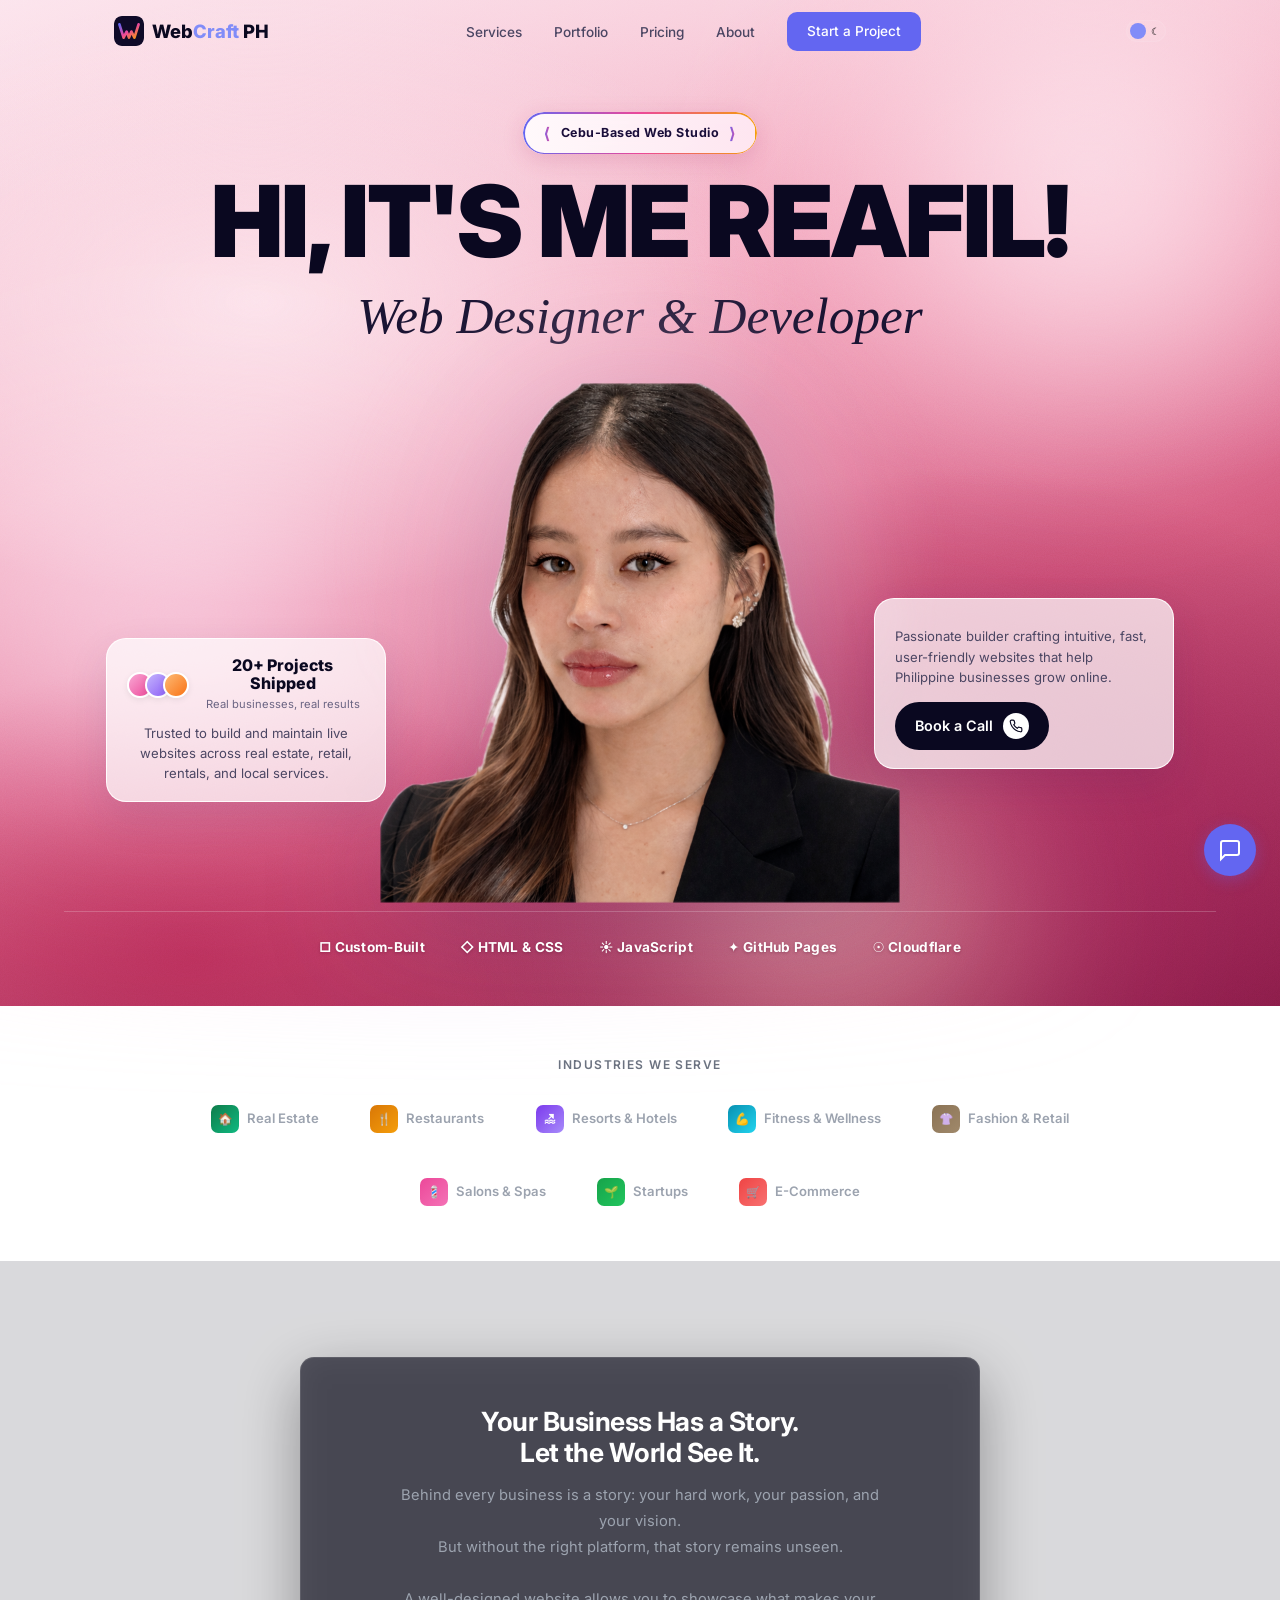
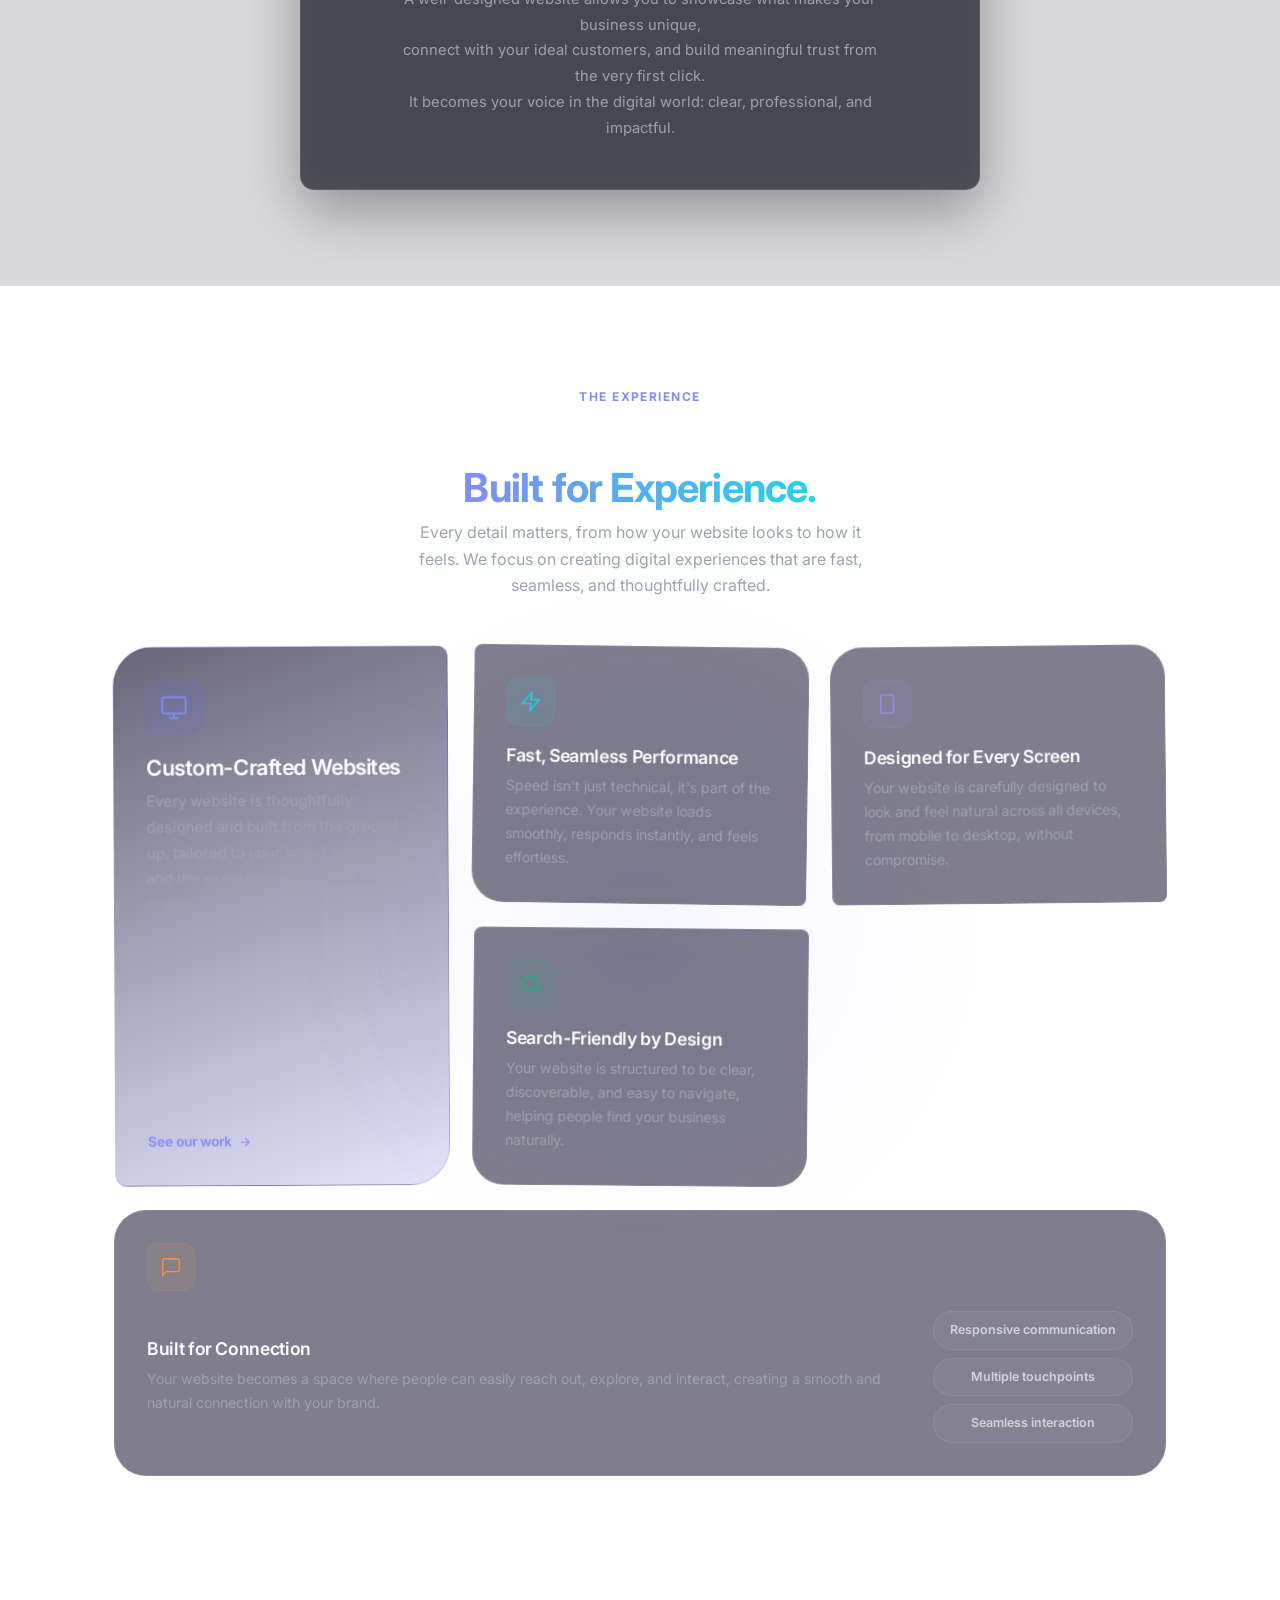
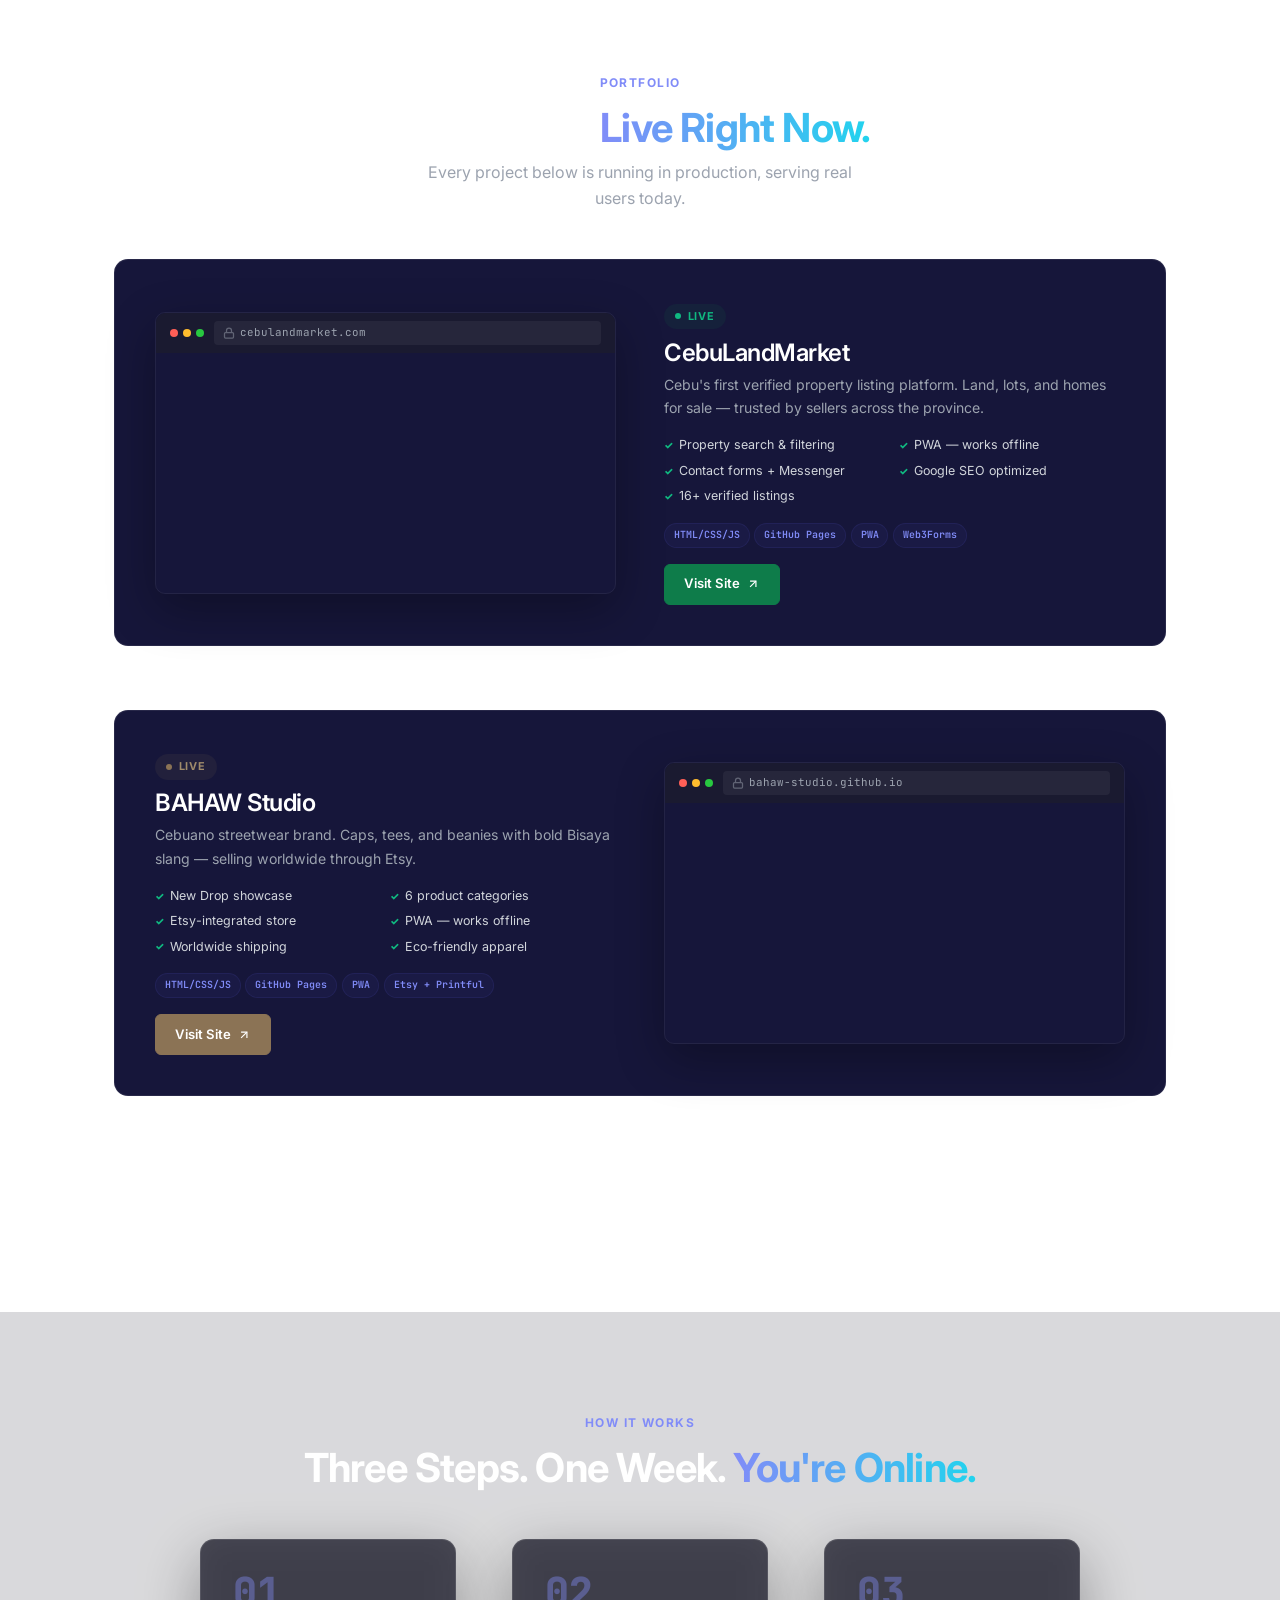
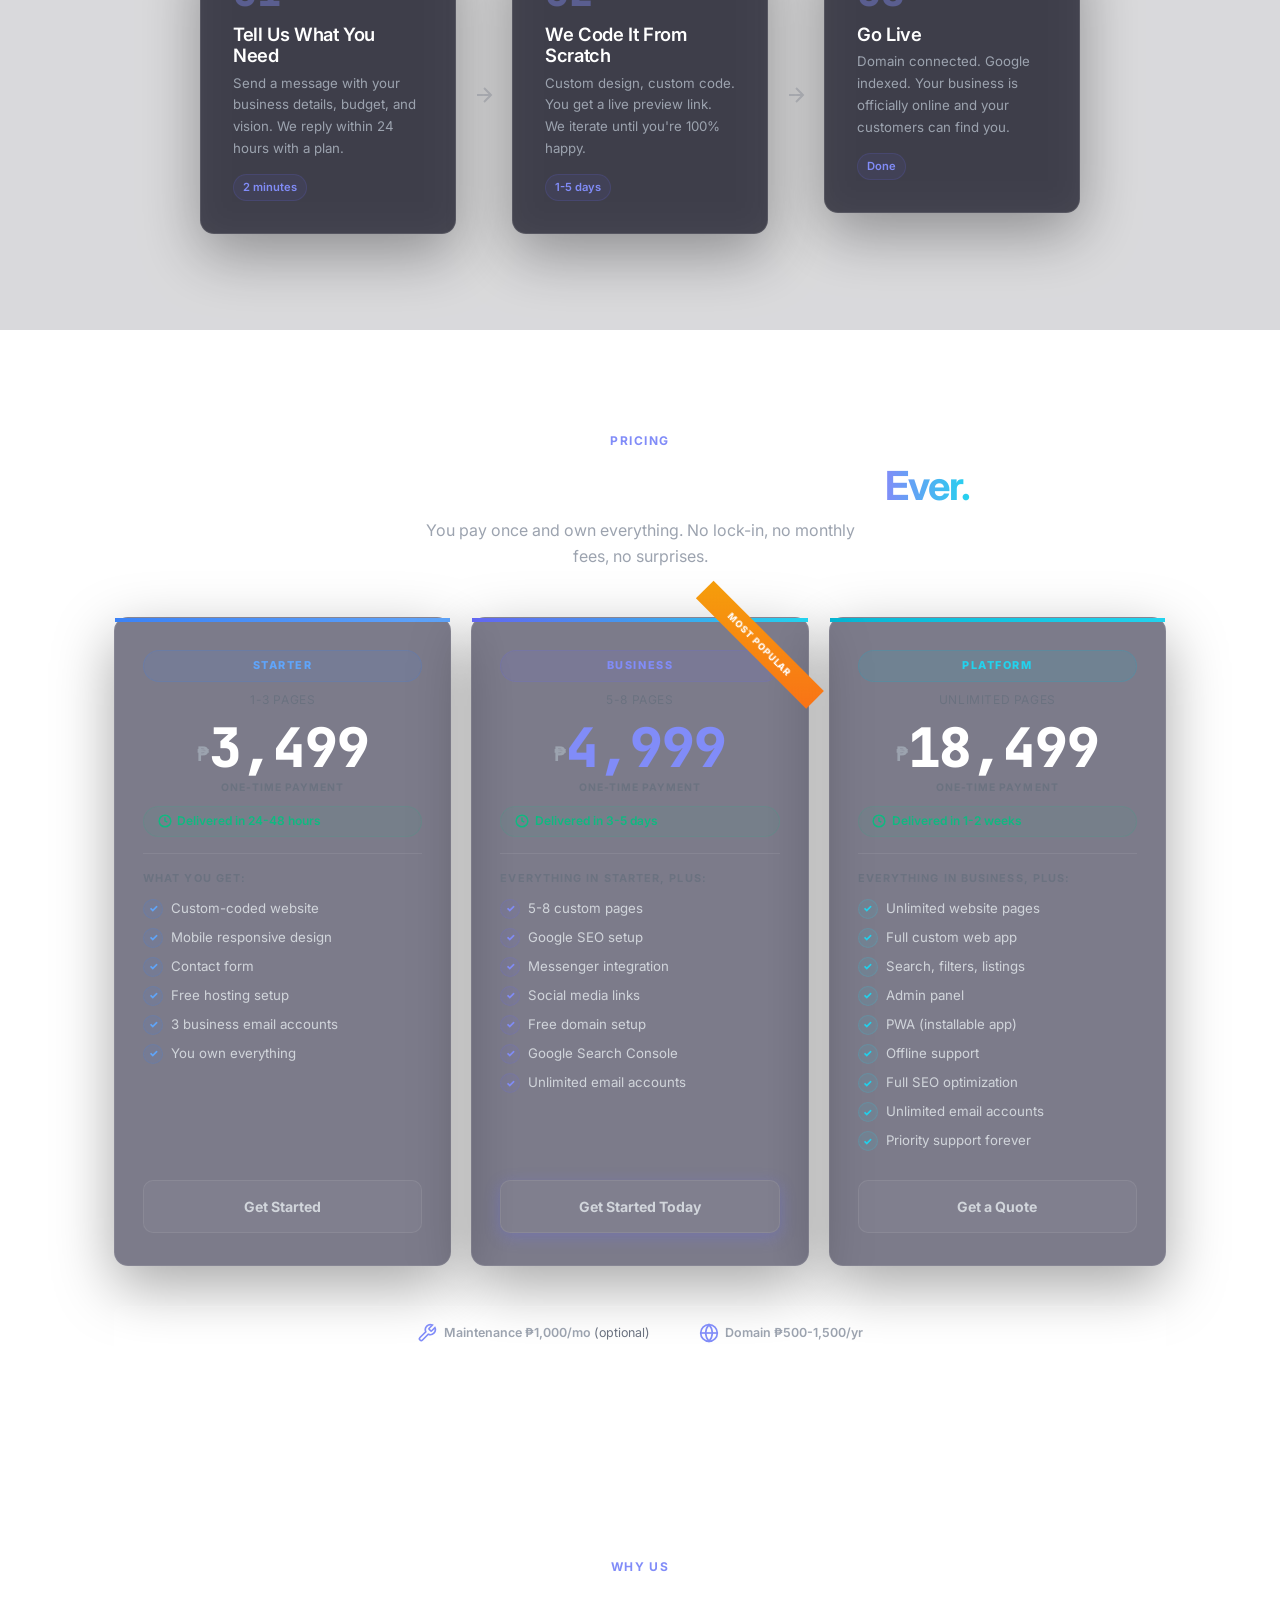
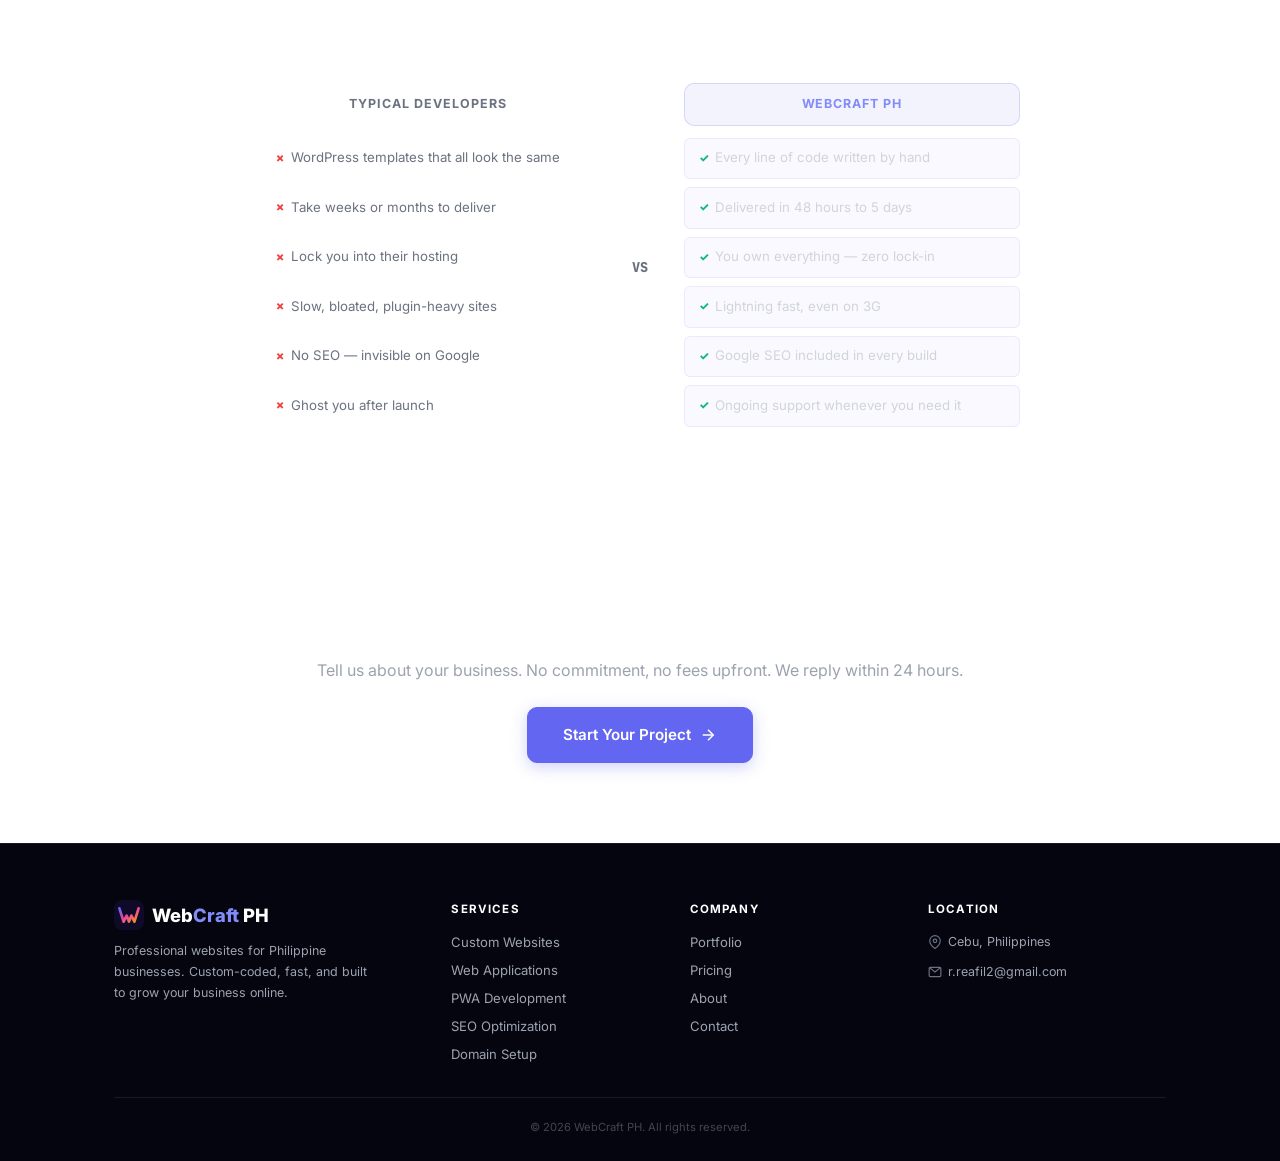
==== index.html @ c20d2919 "Update pricing tiers: Starter 3499, Business 4999, Platform 18499 Co-Authored-By: Claude Sonnet 5 <n" ====
<!DOCTYPE html>
<html lang="en">
<head>
    <meta charset="UTF-8">
    <meta name="viewport" content="width=device-width, initial-scale=1.0">
    <meta name="google-site-verification" content="k2VYANWNN6AIgEUSfqQHsa1RRlEgW1Zc--ljbTb80EU" />
    <title>WebCraft PH — Professional Websites for Philippine Businesses</title>
    <meta name="description" content="We build fast, modern, affordable websites for businesses across the Philippines. No templates. Custom-built. Results-driven.">
    <meta property="og:title" content="WebCraft PH — Professional Websites for Philippine Businesses">
    <meta property="og:description" content="Custom-built websites that help your business grow online. Affordable. Fast delivery. Philippine-based team.">
    <meta property="og:image" content="https://webcraftph.com/og-image.png?v=4">
    <meta property="og:url" content="https://webcraftph.com">
    <meta property="og:type" content="website">
    <meta name="twitter:card" content="summary_large_image">
    <meta name="twitter:title" content="WebCraft PH — Professional Websites for Philippine Businesses">
    <meta name="twitter:description" content="Custom-built websites that help your business grow online. Affordable. Fast delivery. Philippine-based team.">
    <meta name="twitter:image" content="https://webcraftph.com/og-image.png?v=4">
    <link rel="preconnect" href="https://fonts.googleapis.com">
    <link rel="preconnect" href="https://fonts.gstatic.com" crossorigin>
    <link href="https://fonts.googleapis.com/css2?family=Inter:wght@400;500;600;700;800;900&family=JetBrains+Mono:wght@400;500;700&display=swap" rel="stylesheet">
    <link rel="icon" href="/favicon.ico" sizes="32x32">
    <link rel="icon" href="images/logo.svg" type="image/svg+xml">
    <link rel="icon" type="image/png" sizes="192x192" href="/icon-192.png">
    <link rel="icon" type="image/png" sizes="512x512" href="/icon-512.png">
    <link rel="apple-touch-icon" sizes="180x180" href="/apple-touch-icon.png">
    <link rel="manifest" href="/site.webmanifest">
    <link rel="stylesheet" href="css/style.css">
    <link rel="canonical" href="https://webcraftph.com/">
    <meta property="og:locale" content="en_PH">
    <script type="application/ld+json">
    {
      "@context": "https://schema.org",
      "@graph": [
        {
          "@type": "Organization",
          "@id": "https://webcraftph.com/#organization",
          "name": "WebCraft PH",
          "url": "https://webcraftph.com",
          "logo": "https://webcraftph.com/icon-512.png",
          "image": "https://webcraftph.com/og-image.png",
          "description": "Custom-built, fast, affordable websites for Philippine businesses. No templates. Custom-coded. Results-driven.",
          "email": "r.reafil2@gmail.com",
          "founder": {
            "@type": "Person",
            "name": "Reafil Rusiana"
          },
          "areaServed": {
            "@type": "Country",
            "name": "Philippines"
          }
        },
        {
          "@type": "ProfessionalService",
          "@id": "https://webcraftph.com/#service",
          "name": "WebCraft PH — Web Design & Development",
          "url": "https://webcraftph.com",
          "image": "https://webcraftph.com/og-image.png",
          "description": "Professional web design and development services for businesses across the Philippines. Custom-coded websites, mobile-responsive, fast loading, SEO-optimized. One-time payment, you own everything.",
          "priceRange": "₱3,499 - ₱18,499",
          "provider": { "@id": "https://webcraftph.com/#organization" },
          "areaServed": {
            "@type": "Country",
            "name": "Philippines"
          },
          "serviceType": "Web Design and Development",
          "hasOfferCatalog": {
            "@type": "OfferCatalog",
            "name": "Website Packages",
            "itemListElement": [
              {
                "@type": "Offer",
                "name": "Starter",
                "description": "1-3 page custom-coded website delivered in 24-48 hours. Includes mobile-responsive design, contact form, free hosting setup, and 3 business email accounts.",
                "price": "3499",
                "priceCurrency": "PHP",
                "availability": "https://schema.org/InStock",
                "itemOffered": {
                  "@type": "Service",
                  "name": "Starter Website Package",
                  "serviceType": "Web Design"
                }
              },
              {
                "@type": "Offer",
                "name": "Business",
                "description": "5-8 page custom-coded website with Google SEO setup, Messenger integration, free domain setup, and Google Search Console. Delivered in 3-5 days.",
                "price": "4999",
                "priceCurrency": "PHP",
                "availability": "https://schema.org/InStock",
                "itemOffered": {
                  "@type": "Service",
                  "name": "Business Website Package",
                  "serviceType": "Web Design and SEO"
                }
              },
              {
                "@type": "Offer",
                "name": "Platform",
                "description": "Full custom web app with unlimited pages, admin panel, search/filters/listings, PWA support, offline capability, full SEO, and priority support. Delivered in 1-2 weeks.",
                "price": "18499",
                "priceCurrency": "PHP",
                "availability": "https://schema.org/InStock",
                "itemOffered": {
                  "@type": "Service",
                  "name": "Platform Web App Package",
                  "serviceType": "Web Application Development"
                }
              }
            ]
          }
        },
        {
          "@type": "WebSite",
          "@id": "https://webcraftph.com/#website",
          "name": "WebCraft PH",
          "url": "https://webcraftph.com",
          "publisher": { "@id": "https://webcraftph.com/#organization" },
          "inLanguage": "en-PH"
        }
      ]
    }
    </script>
</head>
<body>

    <!-- NAV -->
    <nav class="nav" id="nav">
        <div class="container nav-inner">
            <a href="index.html" class="logo">
                <img src="images/logo.svg" class="logo-cube" alt="WebCraft PH" width="30" height="30">
                <span class="logo-text">Web<span class="logo-highlight">Craft</span> PH</span>
            </a>
            <button class="menu-toggle" id="menuToggle" aria-label="Menu">
                <span></span><span></span><span></span>
            </button>
            <ul class="nav-links" id="navLinks">
                <li><a href="index.html#services">Services</a></li>
                <li><a href="work.html">Portfolio</a></li>
                <li><a href="index.html#pricing">Pricing</a></li>
                <li><a href="about.html">About</a></li>
                <li><a href="contact.html#contact" class="btn btn-nav">Start a Project</a></li>
            </ul>
            <button class="theme-toggle" id="themeToggle" aria-label="Toggle theme">
                <span class="toggle-icon sun">&#9728;</span>
                <span class="toggle-icon moon">&#9790;</span>
            </button>
        </div>
    </nav>

    <!-- HERO -->
    <section class="hero hero-portrait" id="hero">
        <div class="hp-orb hp-orb-pink"></div>
        <div class="hp-orb hp-orb-lavender"></div>
        <div class="hp-orb hp-orb-peach"></div>
        <div class="container hp-inner">
            <div class="hp-eyebrow">
                <span>&#10216;</span> Cebu-Based Web Studio <span>&#10217;</span>
            </div>
            <h1 class="hp-headline">HI, IT'S ME <span class="hp-name">REAFIL!</span></h1>
            <p class="hp-tag">Web Designer &amp; Developer</p>

            <div class="hp-stage">
                <img src="images/rea-hero.png" alt="Reafil Rusiana, founder of WebCraft PH" class="hp-portrait" loading="eager">

                <div class="hp-card hp-card-left">
                    <div class="hp-card-head">
                        <div class="hp-avatars">
                            <span class="hp-av hp-av-1"></span>
                            <span class="hp-av hp-av-2"></span>
                            <span class="hp-av hp-av-3"></span>
                        </div>
                        <div>
                            <div class="hp-card-stat">20+ Projects Shipped</div>
                            <div class="hp-card-stat-sub">Real businesses, real results</div>
                        </div>
                    </div>
                    <p>Trusted to build and maintain live websites across real estate, retail, rentals, and local services.</p>
                </div>

                <div class="hp-card hp-card-right">
                    <p>Passionate builder crafting intuitive, fast, user-friendly websites that help Philippine businesses grow online.</p>
                    <a href="contact.html#contact" class="hp-bookcall">
                        Book a Call
                        <span class="hp-bookcall-icn" aria-hidden="true">
                            <svg width="14" height="14" viewBox="0 0 24 24" fill="none" stroke="currentColor" stroke-width="2" stroke-linecap="round" stroke-linejoin="round"><path d="M22 16.92v3a2 2 0 0 1-2.18 2 19.79 19.79 0 0 1-8.63-3.07 19.5 19.5 0 0 1-6-6 19.79 19.79 0 0 1-3.07-8.67A2 2 0 0 1 4.11 2h3a2 2 0 0 1 2 1.72 12.84 12.84 0 0 0 .7 2.81 2 2 0 0 1-.45 2.11L8.09 9.91a16 16 0 0 0 6 6l1.27-1.27a2 2 0 0 1 2.11-.45 12.84 12.84 0 0 0 2.81.7A2 2 0 0 1 22 16.92z"/></svg>
                        </span>
                    </a>
                </div>
            </div>

            <div class="hp-logos">
                <span class="hp-logo">&#9633; Custom-Built</span>
                <span class="hp-logo">&#9671; HTML &amp; CSS</span>
                <span class="hp-logo">&#9728; JavaScript</span>
                <span class="hp-logo">&#10022; GitHub Pages</span>
                <span class="hp-logo">&#9737; Cloudflare</span>
            </div>
        </div>
    </section>

    <!-- INDUSTRIES WE SERVE -->
    <section class="trusted-section">
        <div class="container">
            <p class="trusted-label reveal">Industries We Serve</p>
            <div class="trusted-logos reveal">
                <div class="trusted-logo">
                    <div class="tl-icon" style="background:linear-gradient(135deg,#0e7c4a,#10b981)">&#127968;</div>
                    <span>Real Estate</span>
                </div>
                <div class="trusted-logo">
                    <div class="tl-icon" style="background:linear-gradient(135deg,#d97706,#f59e0b)">&#127860;</div>
                    <span>Restaurants</span>
                </div>
                <div class="trusted-logo">
                    <div class="tl-icon" style="background:linear-gradient(135deg,#7c3aed,#a78bfa)">&#127958;</div>
                    <span>Resorts & Hotels</span>
                </div>
                <div class="trusted-logo">
                    <div class="tl-icon" style="background:linear-gradient(135deg,#0891b2,#22d3ee)">&#128170;</div>
                    <span>Fitness & Wellness</span>
                </div>
                <div class="trusted-logo">
                    <div class="tl-icon" style="background:linear-gradient(135deg,#8B7355,#a0896b)">&#128090;</div>
                    <span>Fashion & Retail</span>
                </div>
                <div class="trusted-logo">
                    <div class="tl-icon" style="background:linear-gradient(135deg,#ec4899,#f472b6)">&#128136;</div>
                    <span>Salons & Spas</span>
                </div>
                <div class="trusted-logo">
                    <div class="tl-icon" style="background:linear-gradient(135deg,#16a34a,#22c55e)">&#127793;</div>
                    <span>Startups</span>
                </div>
                <div class="trusted-logo">
                    <div class="tl-icon" style="background:linear-gradient(135deg,#ef4444,#f87171)">&#128722;</div>
                    <span>E-Commerce</span>
                </div>
            </div>
        </div>
    </section>

    <!-- PROBLEM — with photo -->
    <section class="section photo-section photo-problem">
        <div class="container">
            <div class="problem-card reveal">
                <h2>Your Business Has a Story.<br>Let the World See It.</h2>
                <p>Behind every business is a story: your hard work, your passion, and your vision.<br>But without the right platform, that story remains unseen.</p>
                <br>
                <p>A well-designed website allows you to showcase what makes your business unique,<br>connect with your ideal customers, and build meaningful trust from the very first click.<br>It becomes your voice in the digital world: clear, professional, and impactful.</p>
            </div>
        </div>
    </section>

    <!-- SERVICES -->
    <section id="services" class="section services-section">
        <div class="services-glow"></div>
        <div class="container" style="position:relative;z-index:1">
            <div class="section-header reveal">
                <p class="section-tag">The Experience</p>
                <h2>Designed With Purpose.<br><span class="gradient-text">Built for Experience.</span></h2>
                <p>Every detail matters, from how your website looks to how it feels. We focus on creating digital experiences that are fast, seamless, and thoughtfully crafted.</p>
            </div>
            <div class="exp-grid reveal">
                <div class="exp-card exp-hero">
                    <div class="exp-icon-wrap">
                        <svg width="28" height="28" viewBox="0 0 24 24" fill="none" stroke="currentColor" stroke-width="1.5"><rect x="2" y="3" width="20" height="14" rx="2"/><line x1="8" y1="21" x2="16" y2="21"/><line x1="12" y1="17" x2="12" y2="21"/></svg>
                    </div>
                    <h3>Custom-Crafted Websites</h3>
                    <p>Every website is thoughtfully designed and built from the ground up, tailored to your brand, your goals, and the experience you want to create.</p>
                    <a href="work.html" class="exp-link">See our work <svg width="14" height="14" viewBox="0 0 24 24" fill="none" stroke="currentColor" stroke-width="2"><line x1="5" y1="12" x2="19" y2="12"/><polyline points="12 5 19 12 12 19"/></svg></a>
                </div>
                <div class="exp-card">
                    <div class="exp-icon-wrap exp-icon-cyan">
                        <svg width="22" height="22" viewBox="0 0 24 24" fill="none" stroke="currentColor" stroke-width="1.5"><polygon points="13 2 3 14 12 14 11 22 21 10 12 10 13 2"/></svg>
                    </div>
                    <h3>Fast, Seamless Performance</h3>
                    <p>Speed isn't just technical, it's part of the experience. Your website loads smoothly, responds instantly, and feels effortless.</p>
                </div>
                <div class="exp-card">
                    <div class="exp-icon-wrap exp-icon-purple">
                        <svg width="22" height="22" viewBox="0 0 24 24" fill="none" stroke="currentColor" stroke-width="1.5"><rect x="5" y="2" width="14" height="20" rx="2"/><line x1="12" y1="18" x2="12.01" y2="18"/></svg>
                    </div>
                    <h3>Designed for Every Screen</h3>
                    <p>Your website is carefully designed to look and feel natural across all devices, from mobile to desktop, without compromise.</p>
                </div>
                <div class="exp-card">
                    <div class="exp-icon-wrap exp-icon-green">
                        <svg width="22" height="22" viewBox="0 0 24 24" fill="none" stroke="currentColor" stroke-width="1.5"><circle cx="11" cy="11" r="8"/><line x1="21" y1="21" x2="16.65" y2="16.65"/></svg>
                    </div>
                    <h3>Search-Friendly by Design</h3>
                    <p>Your website is structured to be clear, discoverable, and easy to navigate, helping people find your business naturally.</p>
                </div>
                <div class="exp-card exp-wide">
                    <div class="exp-icon-wrap exp-icon-warm">
                        <svg width="22" height="22" viewBox="0 0 24 24" fill="none" stroke="currentColor" stroke-width="1.5"><path d="M21 15a2 2 0 01-2 2H7l-4 4V5a2 2 0 012-2h14a2 2 0 012 2z"/></svg>
                    </div>
                    <div class="exp-wide-inner">
                        <div>
                            <h3>Built for Connection</h3>
                            <p>Your website becomes a space where people can easily reach out, explore, and interact, creating a smooth and natural connection with your brand.</p>
                        </div>
                        <div class="exp-tags">
                            <span>Responsive communication</span>
                            <span>Multiple touchpoints</span>
                            <span>Seamless interaction</span>
                        </div>
                    </div>
                </div>
            </div>
        </div>
    </section>

    <!-- FEATURED WORK -->
    <section id="portfolio" class="section section-alt">
        <div class="container">
            <div class="section-header reveal">
                <p class="section-tag">Portfolio</p>
                <h2>Real Sites. <span class="gradient-text">Live Right Now.</span></h2>
                <p>Every project below is running in production, serving real users today.</p>
            </div>

            <!-- CLM -->
            <div class="showcase reveal">
                <div class="showcase-visual">
                    <div class="browser-mock">
                        <div class="bm-bar">
                            <div class="bm-dots"><i></i><i></i><i></i></div>
                            <div class="bm-url">
                                <svg width="12" height="12" viewBox="0 0 24 24" fill="none" stroke="currentColor" stroke-width="2.5"><rect x="3" y="11" width="18" height="11" rx="2"/><path d="M7 11V7a5 5 0 0110 0v4"/></svg>
                                cebulandmarket.com
                            </div>
                        </div>
                        <div class="bm-body-iframe">
                            <iframe src="https://cebulandmarket.com" loading="lazy" title="CebuLandMarket Preview"></iframe>
                        </div>
                    </div>
                </div>
                <div class="showcase-info">
                    <div class="showcase-badge badge-green"><span class="badge-pulse pulse-green"></span> Live</div>
                    <h3>CebuLandMarket</h3>
                    <p>Cebu's first verified property listing platform. Land, lots, and homes for sale — trusted by sellers across the province.</p>
                    <div class="feature-list">
                        <div class="fl"><span class="fl-check">&#10003;</span> Property search & filtering</div>
                        <div class="fl"><span class="fl-check">&#10003;</span> PWA — works offline</div>
                        <div class="fl"><span class="fl-check">&#10003;</span> Contact forms + Messenger</div>
                        <div class="fl"><span class="fl-check">&#10003;</span> Google SEO optimized</div>
                        <div class="fl"><span class="fl-check">&#10003;</span> 16+ verified listings</div>
                    </div>
                    <div class="tech-stack">
                        <span>HTML/CSS/JS</span><span>GitHub Pages</span><span>PWA</span><span>Web3Forms</span>
                    </div>
                    <a href="https://cebulandmarket.com" target="_blank" rel="noopener" class="btn btn-sm btn-green">Visit Site <svg width="14" height="14" viewBox="0 0 24 24" fill="none" stroke="currentColor" stroke-width="2"><line x1="7" y1="17" x2="17" y2="7"/><polyline points="7 7 17 7 17 17"/></svg></a>
                </div>
            </div>

            <!-- BAHAW -->
            <div class="showcase showcase-flip reveal">
                <div class="showcase-visual">
                    <div class="browser-mock">
                        <div class="bm-bar">
                            <div class="bm-dots"><i></i><i></i><i></i></div>
                            <div class="bm-url">
                                <svg width="12" height="12" viewBox="0 0 24 24" fill="none" stroke="currentColor" stroke-width="2.5"><rect x="3" y="11" width="18" height="11" rx="2"/><path d="M7 11V7a5 5 0 0110 0v4"/></svg>
                                bahaw-studio.github.io
                            </div>
                        </div>
                        <div class="bm-body-iframe"><iframe src="https://bahaw-studio.github.io" loading="lazy" title="BAHAW Studio Preview"></iframe></div>
                    </div>
                </div>
                <div class="showcase-info">
                    <div class="showcase-badge badge-brown"><span class="badge-pulse pulse-brown"></span> Live</div>
                    <h3>BAHAW Studio</h3>
                    <p>Cebuano streetwear brand. Caps, tees, and beanies with bold Bisaya slang — selling worldwide through Etsy.</p>
                    <div class="feature-list">
                        <div class="fl"><span class="fl-check">&#10003;</span> New Drop showcase</div>
                        <div class="fl"><span class="fl-check">&#10003;</span> 6 product categories</div>
                        <div class="fl"><span class="fl-check">&#10003;</span> Etsy-integrated store</div>
                        <div class="fl"><span class="fl-check">&#10003;</span> PWA — works offline</div>
                        <div class="fl"><span class="fl-check">&#10003;</span> Worldwide shipping</div>
                        <div class="fl"><span class="fl-check">&#10003;</span> Eco-friendly apparel</div>
                    </div>
                    <div class="tech-stack"><span>HTML/CSS/JS</span><span>GitHub Pages</span><span>PWA</span><span>Etsy + Printful</span></div>
                    <a href="https://bahaw-studio.github.io" target="_blank" rel="noopener" class="btn btn-sm btn-brown">Visit Site <svg width="14" height="14" viewBox="0 0 24 24" fill="none" stroke="currentColor" stroke-width="2"><line x1="7" y1="17" x2="17" y2="7"/><polyline points="7 7 17 7 17 17"/></svg></a>
                </div>
            </div>

            <div class="portfolio-cta reveal" style="text-align:center;margin-top:2rem">
                <a href="work.html" class="btn btn-outline btn-lg">View All 6 Live Sites <svg width="18" height="18" viewBox="0 0 24 24" fill="none" stroke="currentColor" stroke-width="2"><line x1="5" y1="12" x2="19" y2="12"/><polyline points="12 5 19 12 12 19"/></svg></a>
            </div>
        </div>
    </section>

    <!-- PROCESS — with photo bg -->
    <section id="process" class="section photo-section photo-process">
        <div class="container">
            <div class="section-header reveal">
                <p class="section-tag">How It Works</p>
                <h2>Three Steps. One Week. <span class="gradient-text">You're Online.</span></h2>
            </div>
            <div class="process-cards reveal">
                <div class="proc-card">
                    <div class="proc-num">01</div>
                    <h3>Tell Us What You Need</h3>
                    <p>Send a message with your business details, budget, and vision. We reply within 24 hours with a plan.</p>
                    <div class="proc-tag">2 minutes</div>
                </div>
                <div class="proc-arrow">
                    <svg width="24" height="24" viewBox="0 0 24 24" fill="none" stroke="currentColor" stroke-width="2"><line x1="5" y1="12" x2="19" y2="12"/><polyline points="12 5 19 12 12 19"/></svg>
                </div>
                <div class="proc-card">
                    <div class="proc-num">02</div>
                    <h3>We Code It From Scratch</h3>
                    <p>Custom design, custom code. You get a live preview link. We iterate until you're 100% happy.</p>
                    <div class="proc-tag">1-5 days</div>
                </div>
                <div class="proc-arrow">
                    <svg width="24" height="24" viewBox="0 0 24 24" fill="none" stroke="currentColor" stroke-width="2"><line x1="5" y1="12" x2="19" y2="12"/><polyline points="12 5 19 12 12 19"/></svg>
                </div>
                <div class="proc-card">
                    <div class="proc-num">03</div>
                    <h3>Go Live</h3>
                    <p>Domain connected. Google indexed. Your business is officially online and your customers can find you.</p>
                    <div class="proc-tag">Done</div>
                </div>
            </div>
        </div>
    </section>

    <!-- PRICING -->
    <section id="pricing" class="section">
        <div class="container">
            <div class="section-header reveal">
                <p class="section-tag">Pricing</p>
                <h2>One Payment. No Subscriptions. <span class="gradient-text">Ever.</span></h2>
                <p>You pay once and own everything. No lock-in, no monthly fees, no surprises.</p>
            </div>
            <div class="p3-grid reveal">
                <div class="p3-card">
                    <div class="p3-color-bar bar-blue"></div>
                    <div class="p3-badge badge-blue">STARTER</div>
                    <div class="p3-pages">1-3 Pages</div>
                    <div class="p3-price-block"><span class="p3-peso">&#8369;</span><span class="p3-amount">3,499</span></div>
                    <div class="p3-onetime">ONE-TIME PAYMENT</div>
                    <div class="p3-delivery"><svg width="14" height="14" viewBox="0 0 24 24" fill="none" stroke="currentColor" stroke-width="2.5"><circle cx="12" cy="12" r="10"/><polyline points="12 6 12 12 16 14"/></svg> Delivered in 24-48 hours</div>
                    <div class="p3-divider"></div>
                    <div class="p3-includes">What You Get:</div>
                    <ul class="p3-list">
                        <li><span class="p3-check check-blue">&#10003;</span> Custom-coded website</li>
                        <li><span class="p3-check check-blue">&#10003;</span> Mobile responsive design</li>
                        <li><span class="p3-check check-blue">&#10003;</span> Contact form</li>
                        <li><span class="p3-check check-blue">&#10003;</span> Free hosting setup</li>
                        <li><span class="p3-check check-blue">&#10003;</span> 3 business email accounts</li>
                        <li><span class="p3-check check-blue">&#10003;</span> You own everything</li>
                    </ul>
                    <a href="contact.html#contact" class="btn p3-btn">Get Started</a>
                </div>
                <div class="p3-card p3-featured">
                    <div class="p3-pop-label">MOST POPULAR</div>
                    <div class="p3-color-bar bar-indigo"></div>
                    <div class="p3-badge badge-indigo">BUSINESS</div>
                    <div class="p3-pages">5-8 Pages</div>
                    <div class="p3-price-block"><span class="p3-peso">&#8369;</span><span class="p3-amount p3-amount-featured">4,999</span></div>
                    <div class="p3-onetime">ONE-TIME PAYMENT</div>
                    <div class="p3-delivery"><svg width="14" height="14" viewBox="0 0 24 24" fill="none" stroke="currentColor" stroke-width="2.5"><circle cx="12" cy="12" r="10"/><polyline points="12 6 12 12 16 14"/></svg> Delivered in 3-5 days</div>
                    <div class="p3-divider"></div>
                    <div class="p3-includes">Everything in Starter, plus:</div>
                    <ul class="p3-list">
                        <li><span class="p3-check check-indigo">&#10003;</span> 5-8 custom pages</li>
                        <li><span class="p3-check check-indigo">&#10003;</span> Google SEO setup</li>
                        <li><span class="p3-check check-indigo">&#10003;</span> Messenger integration</li>
                        <li><span class="p3-check check-indigo">&#10003;</span> Social media links</li>
                        <li><span class="p3-check check-indigo">&#10003;</span> Free domain setup</li>
                        <li><span class="p3-check check-indigo">&#10003;</span> Google Search Console</li>
                        <li><span class="p3-check check-indigo">&#10003;</span> Unlimited email accounts</li>
                    </ul>
                    <a href="contact.html#contact" class="btn btn-primary p3-btn">Get Started Today</a>
                </div>
                <div class="p3-card">
                    <div class="p3-color-bar bar-cyan"></div>
                    <div class="p3-badge badge-teal">PLATFORM</div>
                    <div class="p3-pages">Unlimited Pages</div>
                    <div class="p3-price-block"><span class="p3-peso">&#8369;</span><span class="p3-amount">18,499</span></div>
                    <div class="p3-onetime">ONE-TIME PAYMENT</div>
                    <div class="p3-delivery"><svg width="14" height="14" viewBox="0 0 24 24" fill="none" stroke="currentColor" stroke-width="2.5"><circle cx="12" cy="12" r="10"/><polyline points="12 6 12 12 16 14"/></svg> Delivered in 1-2 weeks</div>
                    <div class="p3-divider"></div>
                    <div class="p3-includes">Everything in Business, plus:</div>
                    <ul class="p3-list">
                        <li><span class="p3-check check-teal">&#10003;</span> Unlimited website pages</li>
                        <li><span class="p3-check check-teal">&#10003;</span> Full custom web app</li>
                        <li><span class="p3-check check-teal">&#10003;</span> Search, filters, listings</li>
                        <li><span class="p3-check check-teal">&#10003;</span> Admin panel</li>
                        <li><span class="p3-check check-teal">&#10003;</span> PWA (installable app)</li>
                        <li><span class="p3-check check-teal">&#10003;</span> Offline support</li>
                        <li><span class="p3-check check-teal">&#10003;</span> Full SEO optimization</li>
                        <li><span class="p3-check check-teal">&#10003;</span> Unlimited email accounts</li>
                        <li><span class="p3-check check-teal">&#10003;</span> Priority support forever</li>
                    </ul>
                    <a href="contact.html#contact" class="btn p3-btn">Get a Quote</a>
                </div>
            </div>
            <div class="p3-guarantee reveal">
                <div class="p3-g-item"><svg width="20" height="20" viewBox="0 0 24 24" fill="none" stroke="currentColor" stroke-width="2"><path d="M14.7 6.3a1 1 0 000 1.4l1.6 1.6a1 1 0 001.4 0l3.77-3.77a6 6 0 01-7.94 7.94l-6.91 6.91a2.12 2.12 0 01-3-3l6.91-6.91a6 6 0 017.94-7.94l-3.76 3.76z"/></svg><span>Maintenance &#8369;1,000/mo <em>(optional)</em></span></div>
                <div class="p3-g-divider"></div>
                <div class="p3-g-item"><svg width="20" height="20" viewBox="0 0 24 24" fill="none" stroke="currentColor" stroke-width="2"><circle cx="12" cy="12" r="10"/><line x1="2" y1="12" x2="22" y2="12"/><path d="M12 2a15.3 15.3 0 014 10 15.3 15.3 0 01-4 10 15.3 15.3 0 01-4-10 15.3 15.3 0 014-10z"/></svg><span>Domain &#8369;500-1,500/yr</span></div>
            </div>
        </div>
    </section>

    <!-- WHY US -->
    <section class="section section-alt">
        <div class="container">
            <div class="section-header reveal">
                <p class="section-tag">Why Us</p>
                <h2>What Makes Us Different</h2>
            </div>
            <div class="compare-grid reveal">
                <div class="compare-col compare-them">
                    <div class="compare-header">Typical Developers</div>
                    <div class="compare-item bad">WordPress templates that all look the same</div>
                    <div class="compare-item bad">Take weeks or months to deliver</div>
                    <div class="compare-item bad">Lock you into their hosting</div>
                    <div class="compare-item bad">Slow, bloated, plugin-heavy sites</div>
                    <div class="compare-item bad">No SEO — invisible on Google</div>
                    <div class="compare-item bad">Ghost you after launch</div>
                </div>
                <div class="compare-vs">VS</div>
                <div class="compare-col compare-us">
                    <div class="compare-header compare-header-us">WebCraft PH</div>
                    <div class="compare-item good">Every line of code written by hand</div>
                    <div class="compare-item good">Delivered in 48 hours to 5 days</div>
                    <div class="compare-item good">You own everything — zero lock-in</div>
                    <div class="compare-item good">Lightning fast, even on 3G</div>
                    <div class="compare-item good">Google SEO included in every build</div>
                    <div class="compare-item good">Ongoing support whenever you need it</div>
                </div>
            </div>
        </div>
    </section>

    <!-- CTA BANNER -->
    <section class="cta-banner">
        <div class="container">
            <h2>Ready to Put Your Business Online?</h2>
            <p>Tell us about your business. No commitment, no fees upfront. We reply within 24 hours.</p>
            <a href="contact.html#contact" class="btn btn-primary btn-lg">Start Your Project <svg width="18" height="18" viewBox="0 0 24 24" fill="none" stroke="currentColor" stroke-width="2"><line x1="5" y1="12" x2="19" y2="12"/><polyline points="12 5 19 12 12 19"/></svg></a>
        </div>
    </section>

    <!-- FLOATING CHAT -->
    <a href="contact.html#contact" class="float-chat" id="floatChat" title="Start a project">
        <svg width="24" height="24" viewBox="0 0 24 24" fill="none" stroke="currentColor" stroke-width="2"><path d="M21 15a2 2 0 01-2 2H7l-4 4V5a2 2 0 012-2h14a2 2 0 012 2z"/></svg>
    </a>

    <!-- FOOTER -->
    <footer class="footer">
        <div class="container">
            <div class="footer-grid">
                <div class="footer-brand">
                    <a href="index.html" class="logo"><img src="images/logo.svg" class="logo-cube" alt="WebCraft PH" width="30" height="30"><span class="logo-text">Web<span class="logo-highlight">Craft</span> PH</span></a>
                    <p>Professional websites for Philippine businesses. Custom-coded, fast, and built to grow your business online.</p>
                </div>
                <div class="footer-col">
                    <h4>Services</h4>
                    <a href="index.html#services">Custom Websites</a>
                    <a href="index.html#services">Web Applications</a>
                    <a href="index.html#services">PWA Development</a>
                    <a href="index.html#services">SEO Optimization</a>
                    <a href="index.html#services">Domain Setup</a>
                </div>
                <div class="footer-col">
                    <h4>Company</h4>
                    <a href="work.html">Portfolio</a>
                    <a href="index.html#pricing">Pricing</a>
                    <a href="about.html">About</a>
                    <a href="contact.html#contact">Contact</a>
                </div>
                <div class="footer-col">
                    <h4>Location</h4>
                    <div class="footer-address"><svg width="14" height="14" viewBox="0 0 24 24" fill="none" stroke="currentColor" stroke-width="2"><path d="M21 10c0 7-9 13-9 13s-9-6-9-13a9 9 0 0118 0z"/><circle cx="12" cy="10" r="3"/></svg> Cebu, Philippines</div>
                    <div class="footer-address"><svg width="14" height="14" viewBox="0 0 24 24" fill="none" stroke="currentColor" stroke-width="2"><rect x="2" y="4" width="20" height="16" rx="2"/><path d="M22 4l-10 8L2 4"/></svg> r.reafil2@gmail.com</div>
                </div>
            </div>
            <div class="footer-bottom">
                <p>&copy; 2026 WebCraft PH. All rights reserved.</p>
            </div>
        </div>
    </footer>

    <script src="js/main.js"></script>
    <script data-goatcounter="https://webcraftph.goatcounter.com/count" async src="//gc.zgo.at/count.js"></script>
</body>
</html>
---- css/style.css ----
/* ========== RESET ========== */
*,*::before,*::after{box-sizing:border-box;margin:0;padding:0}

:root{
    --primary:#6366f1;--primary-dark:#4f46e5;--primary-light:#818cf8;
    --accent:#22d3ee;--green:#10b981;--purple:#a78bfa;--orange:#fb923c;
    --bg:#0a0a1a;--bg-alt:#111127;--bg-card:#16163a;
    --gray:#9ca3af;--gray-light:#d1d5db;--gray-dark:#6b7280;
    --white:#ffffff;
    --border:rgba(255,255,255,0.08);
    --radius:14px;--radius-sm:10px;--radius-xs:6px;
    --font:'Inter',system-ui,-apple-system,sans-serif;
    --mono:'JetBrains Mono','Fira Code',monospace;
}

html{scroll-behavior:smooth}
body{font-family:var(--font);color:var(--gray-light);line-height:1.65;background:var(--bg);-webkit-font-smoothing:antialiased;overflow-x:hidden}
.container{max-width:1100px;margin:0 auto;padding:0 1.5rem}
h1,h2,h3{line-height:1.15;letter-spacing:-0.02em;color:var(--white)}
h1{font-size:clamp(2.2rem,5.5vw,3.8rem);font-weight:800}
h2{font-size:clamp(1.6rem,3.5vw,2.5rem);font-weight:700}
h3{font-size:1.15rem;font-weight:600}
a{color:var(--primary-light);text-decoration:none}

/* ========== ANIMATIONS ========== */
.reveal{opacity:0;transform:translateY(30px);transition:opacity .7s ease,transform .7s ease}
.reveal.visible{opacity:1;transform:translateY(0)}

/* Staggered card animations */
.reveal.visible .bento-card,
.reveal.visible .proc-card,
.reveal.visible .p3-card,
.reveal.visible .result-card{opacity:0;animation:cardSlideUp .6s ease forwards}
.reveal.visible .bento-card:nth-child(1),.reveal.visible .proc-card:nth-child(1),.reveal.visible .p3-card:nth-child(1),.reveal.visible .result-card:nth-child(1){animation-delay:.05s}
.reveal.visible .bento-card:nth-child(2),.reveal.visible .proc-card:nth-child(2),.reveal.visible .p3-card:nth-child(2),.reveal.visible .result-card:nth-child(2){animation-delay:.12s}
.reveal.visible .bento-card:nth-child(3),.reveal.visible .proc-card:nth-child(3),.reveal.visible .p3-card:nth-child(3),.reveal.visible .result-card:nth-child(3){animation-delay:.19s}
.reveal.visible .bento-card:nth-child(4),.reveal.visible .result-card:nth-child(4){animation-delay:.26s}
.reveal.visible .bento-card:nth-child(5),.reveal.visible .result-card:nth-child(5){animation-delay:.33s}
.reveal.visible .result-card:nth-child(6){animation-delay:.4s}
@keyframes cardSlideUp{from{opacity:0;transform:translateY(24px)}to{opacity:1;transform:translateY(0)}}

/* Gradient text shimmer for key headings */
.gradient-text{background:linear-gradient(90deg,var(--primary-light),var(--accent),var(--purple),var(--primary-light));background-size:300% 100%;-webkit-background-clip:text;-webkit-text-fill-color:transparent;background-clip:text;animation:shimmer 6s ease infinite}
@keyframes shimmer{0%,100%{background-position:0% 50%}50%{background-position:100% 50%}}

/* Hero entrance sequence */
@keyframes heroFade{from{opacity:0}to{opacity:1}}
@keyframes heroSlide{from{opacity:0;transform:translateY(20px)}to{opacity:1;transform:translateY(0)}}

/* Trusted logos slide */
.trusted-logos{animation:fadeSlideRight 1s ease .3s both}
@keyframes fadeSlideRight{from{opacity:0;transform:translateX(-20px)}to{opacity:1;transform:translateX(0)}}

/* Showcase slide-in from sides */
.showcase.reveal{transform:translateX(-40px);opacity:0}
.showcase.showcase-flip.reveal{transform:translateX(40px);opacity:0}
.showcase.reveal.visible,.showcase.showcase-flip.reveal.visible{transform:translateX(0);opacity:1;transition:opacity .8s ease,transform .8s ease}

/* Floating badge pulse */
.showcase-badge{animation:badgePulse 3s ease infinite}
@keyframes badgePulse{0%,100%{box-shadow:0 0 0 0 transparent}50%{box-shadow:0 0 12px rgba(99,102,241,0.15)}}

/* Smooth hover lift on all interactive cards */
.showcase:hover{box-shadow:0 20px 60px rgba(0,0,0,0.3);border-color:rgba(99,102,241,0.15);transition:box-shadow .4s,border-color .4s}

/* ========== PHOTO SECTIONS ========== */
.photo-section{position:relative;overflow:hidden}
.photo-section::before{content:'';position:absolute;inset:0;z-index:0}
.photo-section .container{position:relative;z-index:1}

.photo-problem{background:url('../images/problem-bg.jpg') center/cover no-repeat fixed}
.photo-problem::before{background:rgba(6,6,20,0.85)}

.photo-process{background:url('../images/process-bg.jpg') center/cover no-repeat fixed}
.photo-process::before{background:rgba(6,6,20,0.82)}

/* Purple diamond/chevron background for the About banner */
.photo-about{background:url('../images/about-bg-purple.jpg') center/cover no-repeat fixed}
.photo-about::before{background:rgba(6,6,20,0.42)}

.photo-results{background:url('../images/results-bg.jpg') center/cover no-repeat fixed}
.photo-results::before{background:rgba(6,6,20,0.78)}

.photo-contact{background:url('../images/contact-bg.jpg') center/cover no-repeat fixed}
.photo-contact::before{background:rgba(6,6,20,0.83)}

/* Disable parallax on mobile (performance) */
@media(max-width:768px){
    .photo-problem,.photo-process,.photo-about,.photo-results,.photo-contact{background-attachment:scroll}
}

.photo-section .section-header h2,.photo-section .section-header p:not(.section-tag),
.photo-section .contact-left h2,.photo-section .contact-left > p,
.photo-section .cp,.photo-section .contact-link{color:#e5e7eb}
.photo-section .section-header h2,.photo-section .contact-left h2{color:#ffffff}
.photo-section .result-card,.photo-section .about-card,.photo-section .contact-right{background:rgba(10,10,26,0.65);backdrop-filter:blur(16px);border-color:rgba(255,255,255,0.1)}
.photo-section .proc-card{background:rgba(10,10,26,0.7);backdrop-filter:blur(16px);border-color:rgba(255,255,255,0.1)}
.photo-section .problem-card{background:rgba(10,10,26,0.65);backdrop-filter:blur(16px);border-color:rgba(255,255,255,0.1)}

/* ========== BUTTONS ========== */
.btn{display:inline-flex;align-items:center;justify-content:center;gap:.5rem;padding:.75rem 1.8rem;border-radius:var(--radius-sm);font-weight:600;font-size:.9rem;cursor:pointer;transition:all .25s ease;border:1.5px solid transparent;text-align:center}
.btn-lg{padding:.9rem 2.2rem;font-size:.95rem}
.btn-primary{background:var(--primary);color:var(--white);border-color:var(--primary);box-shadow:0 4px 16px rgba(99,102,241,0.3)}
.btn-primary:hover{background:var(--primary-dark);border-color:var(--primary-dark);transform:translateY(-3px);box-shadow:0 12px 32px rgba(99,102,241,0.4)}
.btn-outline{background:transparent;color:var(--white);border-color:rgba(255,255,255,0.2)}
.btn-outline:hover{border-color:rgba(255,255,255,0.4);background:rgba(255,255,255,0.05);transform:translateY(-2px)}
.btn-sm{padding:.55rem 1.2rem;font-size:.82rem;border-radius:var(--radius-xs);gap:.35rem}
.btn-full{width:100%}
.btn-nav{background:var(--primary);color:var(--white)!important;padding:.45rem 1.2rem;border-radius:var(--radius-sm)}
.btn-nav:hover{background:var(--primary-dark);transform:translateY(-2px)}

.btn-green{background:#0e7c4a;color:var(--white);border-color:#0e7c4a}.btn-green:hover{background:#0a6038;transform:translateY(-2px)}
.btn-purple{background:#7c3aed;color:var(--white);border-color:#7c3aed}.btn-purple:hover{background:#6d28d9;transform:translateY(-2px)}
.btn-brown{background:#8B7355;color:var(--white);border-color:#8B7355}.btn-brown:hover{background:#6d5a43;transform:translateY(-2px)}
.btn-cyan{background:#0891b2;color:var(--white);border-color:#0891b2}.btn-cyan:hover{background:#0e7490;transform:translateY(-2px)}
.btn-amber{background:#d97706;color:var(--white);border-color:#d97706}.btn-amber:hover{background:#b45309;transform:translateY(-2px)}
.btn-emerald{background:#16a34a;color:var(--white);border-color:#16a34a}.btn-emerald:hover{background:#15803d;transform:translateY(-2px)}

/* ========== NAV ========== */
.nav{position:fixed;top:0;left:0;right:0;z-index:1000;padding:.75rem 0;transition:all .3s}
.nav.scrolled{background:rgba(10,10,26,0.95);backdrop-filter:blur(16px);border-bottom:1px solid var(--border)}
.nav-inner{display:flex;align-items:center;justify-content:space-between}
.logo{display:flex;align-items:center;gap:.5rem;color:var(--white);font-size:1.15rem;font-weight:800}
.logo-cube{display:inline-block;width:30px;height:30px;border-radius:8px;object-fit:contain}
.logo-highlight{color:var(--primary-light)}
.nav-links{display:flex;align-items:center;list-style:none;gap:2rem}
.nav-links a{color:var(--gray);font-weight:500;font-size:.85rem;transition:color .2s}
.nav-links a:hover{color:var(--white)}
.nav-links .btn::after{display:none}
.menu-toggle{display:none;flex-direction:column;justify-content:space-between;background:none;border:none;cursor:pointer;width:24px;height:16px}
.menu-toggle span{display:block;width:100%;height:2px;background:var(--white);border-radius:2px;transition:.3s}

/* ========== HERO (portrait style) ========== */
.hero-portrait{position:relative;min-height:100vh;padding:7rem 0 3rem;overflow:hidden;background:
    radial-gradient(ellipse 70% 50% at 20% 30%,#fde4ec 0%,rgba(253,228,236,0) 60%),
    radial-gradient(ellipse 55% 45% at 85% 20%,#f6a4bb 0%,rgba(246,164,187,0) 65%),
    radial-gradient(ellipse 60% 55% at 75% 85%,#a8235e 0%,rgba(168,35,94,0) 70%),
    radial-gradient(ellipse 50% 45% at 15% 95%,#c73666 0%,rgba(199,54,102,0) 65%),
    linear-gradient(160deg,#fce7ef 0%,#f4b3c7 35%,#d96288 65%,#8c1d4a 100%);
    color:#0f0f2e}
/* Grain overlay for premium texture (~4% opacity) */
.hero-portrait::before{content:"";position:absolute;inset:0;pointer-events:none;z-index:1;opacity:.18;mix-blend-mode:overlay;background-image:url("data:image/svg+xml,%3Csvg xmlns='http://www.w3.org/2000/svg' width='160' height='160'%3E%3Cfilter id='n'%3E%3CfeTurbulence type='fractalNoise' baseFrequency='0.9' numOctaves='2' stitchTiles='stitch'/%3E%3CfeColorMatrix values='0 0 0 0 0 0 0 0 0 0 0 0 0 0 0 0 0 0 0.55 0'/%3E%3C/filter%3E%3Crect width='100%25' height='100%25' filter='url(%23n)'/%3E%3C/svg%3E")}
/* Soft top fade to ease into the nav, bottom fade to next section */
.hero-portrait::after{content:"";position:absolute;inset:0;pointer-events:none;z-index:1;background:linear-gradient(180deg,rgba(253,228,236,0.35) 0%,rgba(255,255,255,0) 20%,rgba(255,255,255,0) 80%,rgba(140,29,74,0.18) 100%)}
.hero-portrait .hp-inner{position:relative;z-index:2;text-align:center;max-width:1200px}
/* Organic blurred shapes — silky 3D depth */
.hp-orb{position:absolute;border-radius:50%;filter:blur(90px);pointer-events:none;z-index:0;mix-blend-mode:screen}
.hp-orb-pink{width:620px;height:620px;top:-140px;right:-120px;background:radial-gradient(circle,#ffe1ea 0%,rgba(255,225,234,0) 70%)}
.hp-orb-lavender{width:720px;height:520px;top:35%;left:-180px;background:radial-gradient(ellipse,#ffb7ce 0%,rgba(255,183,206,0) 70%)}
.hp-orb-peach{width:520px;height:420px;bottom:-120px;right:15%;background:radial-gradient(ellipse,#ffd0a8 0%,rgba(255,208,168,0) 70%)}
/* Soft radial glow behind the face */
.hp-stage::before{content:"";position:absolute;left:50%;top:38%;transform:translate(-50%,-50%);width:min(640px,95%);height:min(640px,95%);background:radial-gradient(circle,rgba(255,237,230,0.7) 0%,rgba(255,200,220,0.35) 35%,rgba(255,200,220,0) 70%);filter:blur(20px);pointer-events:none;z-index:1}

.hp-eyebrow{display:inline-flex;align-items:center;gap:.6rem;font-size:.78rem;font-weight:700;letter-spacing:.04em;padding:.5rem 1.25rem;border-radius:50px;background:linear-gradient(90deg,rgba(255,255,255,0.88),rgba(255,235,245,0.88));backdrop-filter:blur(8px);margin-bottom:1.25rem;opacity:0;animation:heroFade .8s ease .2s forwards;position:relative;box-shadow:0 6px 22px rgba(180,40,100,0.18);color:#1a0e3a}
.hp-eyebrow::before{content:"";position:absolute;inset:0;border-radius:inherit;padding:1.5px;background:linear-gradient(90deg,#6366f1 0%,#ec4899 50%,#f59e0b 100%);-webkit-mask:linear-gradient(#000 0 0) content-box,linear-gradient(#000 0 0);-webkit-mask-composite:xor;mask:linear-gradient(#000 0 0) content-box,linear-gradient(#000 0 0);mask-composite:exclude;pointer-events:none}
.hp-eyebrow span{background:linear-gradient(90deg,#6366f1,#ec4899);-webkit-background-clip:text;background-clip:text;color:transparent;font-weight:800;font-size:1rem}

.hp-headline{font-family:'Inter',sans-serif;font-weight:900;font-size:clamp(2.8rem,8vw,6.2rem);line-height:.95;letter-spacing:-.02em;color:#0a0820;margin:0;text-transform:uppercase;opacity:0;animation:heroSlide .8s ease .35s forwards}
.hp-name{display:inline-block}
.hp-tag{font-family:Georgia,'Times New Roman',serif;font-style:italic;font-weight:400;font-size:clamp(1.6rem,4vw,3.2rem);color:#1a1433;margin:.35rem 0 0;opacity:0;animation:heroFade .8s ease .55s forwards}

.hp-stage{position:relative;margin:-1rem auto 0;height:clamp(420px,50vw,560px);max-width:1100px;opacity:0;animation:heroScale 1s ease .5s forwards}
@keyframes heroScale{from{opacity:0;transform:scale(.96)}to{opacity:1;transform:scale(1)}}
.hp-portrait{position:absolute;left:50%;bottom:0;transform:translateX(-50%);height:100%;width:auto;max-width:min(520px,90%);object-fit:contain;object-position:bottom center;z-index:2;filter:drop-shadow(0 30px 60px rgba(62,37,91,0.22))}

.hp-card{position:absolute;z-index:3;background:rgba(255,255,255,0.72);backdrop-filter:blur(14px);border:1px solid rgba(255,255,255,0.9);border-radius:20px;padding:1.1rem 1.25rem;box-shadow:0 16px 40px rgba(62,37,91,0.12);max-width:280px}
.hp-card-left{left:1rem;bottom:18%;animation:floatLeft 7s ease-in-out infinite}
.hp-card-right{right:1rem;bottom:24%;max-width:300px;animation:floatRight 8s ease-in-out infinite;text-align:left}
.hp-card p{font-size:.82rem;line-height:1.55;color:#4b4663;margin:.6rem 0 0}

.hp-card-head{display:flex;align-items:center;gap:.7rem}
.hp-avatars{display:flex}
.hp-av{width:26px;height:26px;border-radius:50%;border:2px solid #fff;margin-left:-8px;box-shadow:0 2px 6px rgba(0,0,0,0.08)}
.hp-av:first-child{margin-left:0}
.hp-av-1{background:linear-gradient(135deg,#f9a8d4,#ec4899)}
.hp-av-2{background:linear-gradient(135deg,#c4b5fd,#8b5cf6)}
.hp-av-3{background:linear-gradient(135deg,#fdba74,#f97316)}
.hp-card-stat{font-weight:800;font-size:1rem;color:#0a0820;line-height:1.1}
.hp-card-stat-sub{font-size:.7rem;color:#6b6583;margin-top:.15rem}

.hp-bookcall{display:inline-flex;align-items:center;gap:.6rem;margin-top:.9rem;padding:.7rem 1.25rem;background:#0a0820;color:#fff;border-radius:50px;font-weight:600;font-size:.9rem;text-decoration:none;transition:transform .25s ease,box-shadow .25s ease}
.hp-bookcall:hover{transform:translateY(-2px);box-shadow:0 12px 28px rgba(10,8,32,0.3)}
.hp-bookcall-icn{width:26px;height:26px;border-radius:50%;background:#fff;color:#0a0820;display:inline-flex;align-items:center;justify-content:center}

.hp-logos{display:flex;flex-wrap:wrap;justify-content:center;gap:1.5rem 2.2rem;padding-top:1.5rem;border-top:1px solid rgba(255,255,255,0.2);margin-top:.5rem;opacity:0;animation:heroFade 1s ease .9s forwards}
.hp-logo{font-size:.85rem;font-weight:700;color:#fff;letter-spacing:.02em;text-shadow:0 1px 3px rgba(80,10,40,0.35)}

@keyframes floatLeft{0%,100%{transform:translateY(0)}50%{transform:translateY(-10px)}}
@keyframes floatRight{0%,100%{transform:translateY(0)}50%{transform:translateY(-8px)}}

/* Light mode — hero keeps its own palette */
body.light-mode .hero-portrait{background:
    radial-gradient(ellipse 70% 50% at 20% 30%,#fde4ec 0%,rgba(253,228,236,0) 60%),
    radial-gradient(ellipse 55% 45% at 85% 20%,#f6a4bb 0%,rgba(246,164,187,0) 65%),
    radial-gradient(ellipse 60% 55% at 75% 85%,#a8235e 0%,rgba(168,35,94,0) 70%),
    radial-gradient(ellipse 50% 45% at 15% 95%,#c73666 0%,rgba(199,54,102,0) 65%),
    linear-gradient(160deg,#fce7ef 0%,#f4b3c7 35%,#d96288 65%,#8c1d4a 100%);
    color:#0f0f2e}

/* Nav adjustments when sitting over the light portrait hero */
body:has(.hero-portrait) .nav:not(.scrolled) .logo{color:#0a0820}
body:has(.hero-portrait) .nav:not(.scrolled) .nav-links a{color:#4b4663}
body:has(.hero-portrait) .nav:not(.scrolled) .nav-links a:hover{color:#6366f1}
body:has(.hero-portrait) .nav:not(.scrolled) .menu-toggle span{background:#0a0820}

/* ========== SECTIONS ========== */
.section{padding:6rem 0;position:relative}
.section-alt{background:var(--bg-alt)}
.section-header{text-align:center;margin-bottom:3rem}
.section-header p:not(.section-tag){color:var(--gray);font-size:1rem;margin-top:.5rem;max-width:460px;margin-left:auto;margin-right:auto}
.section-tag{font-size:.75rem;font-weight:700;color:var(--primary-light);text-transform:uppercase;letter-spacing:.12em;margin-bottom:.75rem;display:inline-block}

/* ========== TRUSTED BY ========== */
.trusted-section{padding:3rem 0;background:var(--bg-alt);border-top:1px solid var(--border);border-bottom:1px solid var(--border)}
.trusted-label{text-align:center;font-size:.75rem;font-weight:600;text-transform:uppercase;letter-spacing:.12em;color:var(--gray-dark);margin-bottom:1.5rem}
.trusted-logos{display:flex;align-items:center;justify-content:center;gap:2rem;flex-wrap:wrap}
.trusted-logo{display:flex;align-items:center;gap:.5rem;color:var(--gray);text-decoration:none;font-size:.82rem;font-weight:600;transition:all .25s;padding:.4rem .6rem;border-radius:var(--radius-xs)}
.trusted-logo:hover{color:var(--white);transform:translateY(-2px)}
.tl-icon{width:28px;height:28px;border-radius:7px;display:flex;align-items:center;justify-content:center;font-size:.72rem;font-weight:900;color:#fff;flex-shrink:0}

/* ========== PROBLEM ========== */
.problem-card{max-width:680px;margin:0 auto;background:var(--bg-card);border:1px solid var(--border);border-radius:var(--radius);padding:3rem;text-align:center}
.problem-card h2{font-size:clamp(1.2rem,2.8vw,1.65rem);margin-bottom:1rem}
.problem-card p{color:var(--gray);font-size:.92rem;max-width:500px;margin:0 auto;line-height:1.75}

/* ========== SERVICES SECTION ========== */
.services-section{position:relative;overflow:hidden}
.services-glow{position:absolute;top:50%;left:50%;transform:translate(-50%,-50%);width:700px;height:700px;background:radial-gradient(circle,rgba(99,102,241,0.06) 0%,transparent 70%);pointer-events:none;z-index:0}

/* ========== EXPERIENCE GRID ========== */
.exp-grid{display:grid;grid-template-columns:repeat(3,1fr);gap:1.5rem}
.exp-card{background:rgba(24,20,50,0.55);backdrop-filter:blur(18px);border:1px solid rgba(255,255,255,0.1);border-radius:32px 8px 32px 8px;padding:2rem;transition:transform .5s cubic-bezier(.2,.8,.2,1),box-shadow .4s ease,border-color .3s ease;position:relative;overflow:hidden}
.exp-card:nth-child(2){border-radius:8px 32px 8px 32px;transform:rotate(.8deg)}
.exp-card:nth-child(3){border-radius:32px 32px 8px 8px;transform:rotate(-.6deg)}
.exp-card:nth-child(4){border-radius:8px 8px 32px 32px;transform:rotate(.5deg)}
.exp-card:nth-child(5){border-radius:32px 8px 8px 32px;transform:rotate(-.4deg)}
.exp-card::before{content:"";position:absolute;inset:-1px;border-radius:inherit;padding:1px;background:linear-gradient(135deg,transparent 40%,rgba(236,72,153,0.4) 60%,rgba(99,102,241,0.4) 100%);-webkit-mask:linear-gradient(#000 0 0) content-box,linear-gradient(#000 0 0);-webkit-mask-composite:xor;mask:linear-gradient(#000 0 0) content-box,linear-gradient(#000 0 0);mask-composite:exclude;opacity:0;transition:opacity .4s ease;pointer-events:none}
.exp-card:hover{transform:translateY(-8px) rotate(0deg);border-color:rgba(255,255,255,0.18);box-shadow:0 28px 70px rgba(236,72,153,0.18),0 10px 30px rgba(99,102,241,0.12)}
.exp-card:hover::before{opacity:1}
.exp-card h3{font-size:1.1rem;margin-bottom:.5rem}
.exp-card p{color:var(--gray);font-size:.88rem;line-height:1.7}

/* Icon circles */
.exp-icon-wrap{width:48px;height:48px;border-radius:12px;display:flex;align-items:center;justify-content:center;margin-bottom:1.25rem;background:rgba(99,102,241,0.1);color:var(--primary-light);border:1px solid rgba(99,102,241,0.15)}
.exp-icon-cyan{background:rgba(34,211,238,0.08);color:var(--accent);border-color:rgba(34,211,238,0.15)}
.exp-icon-purple{background:rgba(167,139,250,0.08);color:var(--purple);border-color:rgba(167,139,250,0.15)}
.exp-icon-green{background:rgba(16,185,129,0.08);color:var(--green);border-color:rgba(16,185,129,0.15)}
.exp-icon-warm{background:rgba(251,146,60,0.08);color:var(--orange);border-color:rgba(251,146,60,0.15)}

/* Hero card */
.exp-hero{grid-row:span 2;display:flex;flex-direction:column;background:linear-gradient(160deg,rgba(24,20,50,0.65) 0%,rgba(99,102,241,0.18) 100%);border-color:rgba(99,102,241,0.25);border-radius:40px 12px 40px 12px;transform:rotate(-.3deg)}
.exp-wide{transform:none !important;border-radius:32px !important}
.exp-hero h3{font-size:1.35rem}
.exp-hero p{font-size:.95rem;flex:1}
.exp-hero .exp-icon-wrap{width:56px;height:56px;border-radius:14px}
.exp-link{display:inline-flex;align-items:center;gap:.4rem;margin-top:1.25rem;font-size:.85rem;font-weight:600;color:var(--primary-light);transition:gap .2s}
.exp-link:hover{gap:.7rem}

/* Wide card */
.exp-wide{grid-column:span 3}
.exp-wide-inner{display:grid;grid-template-columns:1fr auto;gap:2.5rem;align-items:center}
.exp-tags{display:flex;flex-direction:column;gap:.5rem}
.exp-tags span{display:inline-block;padding:.5rem 1rem;font-size:.78rem;font-weight:600;color:var(--gray-light);background:rgba(255,255,255,0.03);border:1px solid var(--border);border-radius:50px;text-align:center;transition:border-color .3s}
.exp-tags span:hover{border-color:rgba(99,102,241,0.25)}

/* Light mode */
body.light-mode .exp-card{background:#fff;border-color:#e5e7eb}
body.light-mode .exp-hero{background:linear-gradient(160deg,#fff 0%,rgba(99,102,241,0.04) 100%);border-color:rgba(99,102,241,0.15)}
body.light-mode .exp-tags span{background:#f9fafb;border-color:#e5e7eb}

@media(max-width:900px){
    .exp-grid{grid-template-columns:1fr 1fr}
    .exp-hero{grid-row:span 1}
    .exp-wide{grid-column:span 2}
    .exp-wide-inner{grid-template-columns:1fr}
}
@media(max-width:768px){
    .exp-grid{grid-template-columns:1fr}
    .exp-wide{grid-column:span 1}
}

/* ========== PORTFOLIO SHOWCASE ========== */
.showcase{display:grid;grid-template-columns:1fr 1fr;gap:3rem;align-items:center;margin-bottom:4rem;padding:2.5rem;background:var(--bg-card);border-radius:var(--radius);border:1px solid var(--border)}
.showcase:last-of-type{margin-bottom:0}
.showcase-flip{direction:rtl}
.showcase-flip > *{direction:ltr}
.showcase-visual{position:relative}

/* Browser mock */
.browser-mock{border-radius:10px;overflow:hidden;box-shadow:0 16px 48px rgba(0,0,0,0.3);border:1px solid rgba(255,255,255,0.06)}
.bm-bar{display:flex;align-items:center;gap:10px;padding:.5rem .85rem;background:#1a1a30}
.bm-dots{display:flex;gap:5px}
.bm-dots i{width:8px;height:8px;border-radius:50%;display:block}
.bm-dots i:nth-child(1){background:#ff5f57}
.bm-dots i:nth-child(2){background:#febc2e}
.bm-dots i:nth-child(3){background:#28c840}
.bm-url{display:flex;align-items:center;gap:5px;flex:1;background:rgba(255,255,255,0.05);padding:.2rem .6rem;border-radius:4px;font-size:.68rem;font-family:var(--mono);color:var(--gray)}
.bm-url svg{opacity:.5;flex-shrink:0}
.bm-body{padding:1.25rem;min-height:220px}
.crm-body{background:linear-gradient(160deg,#7c3aed,#5b21b6)}
.bm-body-iframe{height:240px;overflow:hidden;position:relative}
.bm-body-iframe iframe{width:200%;height:200%;border:none;transform:scale(0.5);transform-origin:top left;pointer-events:none}

/* Mock elements */
.mock-nav{height:6px;background:rgba(255,255,255,0.15);border-radius:3px;width:100%;margin-bottom:1rem}
.mock-hero-section{margin-bottom:1.25rem}
.mock-h1{height:10px;background:rgba(255,255,255,0.35);border-radius:4px;width:80%;margin-bottom:.4rem}
.mock-h1.short{width:55%}
.mock-p{height:5px;background:rgba(255,255,255,0.12);border-radius:3px;width:65%;margin:.6rem 0}
.mock-btn-row{display:flex;gap:.4rem;margin-top:.6rem}
.mock-btn{height:16px;width:60px;background:rgba(255,255,255,0.25);border-radius:4px}
.mock-btn.ghost{background:transparent;border:1px solid rgba(255,255,255,0.2)}
.mock-cards{display:grid;grid-template-columns:repeat(3,1fr);gap:.5rem}
.mock-listing{background:rgba(255,255,255,0.08);border-radius:6px;overflow:hidden;border:1px solid rgba(255,255,255,0.06)}
.mock-img{height:40px;background:rgba(255,255,255,0.1)}
.mock-info{padding:.4rem}
.mock-line{height:4px;background:rgba(255,255,255,0.15);border-radius:2px;margin-bottom:.25rem}
.mock-line.sm{width:60%}

/* Showcase info */
.showcase-badge{display:inline-flex;align-items:center;gap:.4rem;font-size:.68rem;font-weight:700;text-transform:uppercase;letter-spacing:.08em;padding:.25rem .7rem;border-radius:50px;margin-bottom:.6rem}
.badge-pulse{width:6px;height:6px;border-radius:50%;animation:dotPulse 2s infinite}
.badge-green{background:rgba(14,124,74,0.1);color:#10b981}.pulse-green{background:#10b981}
.badge-purple{background:rgba(124,58,237,0.1);color:#8b5cf6}.pulse-purple{background:#8b5cf6}
.badge-brown{background:rgba(139,115,85,0.1);color:#a08b6b}.pulse-brown{background:#8B7355}
.badge-cyan{background:rgba(8,145,178,0.1);color:#22d3ee}.pulse-cyan{background:#06b6d4}
.badge-amber{background:rgba(217,119,6,0.1);color:#f59e0b}.pulse-amber{background:#f59e0b}
.badge-emerald{background:rgba(22,163,74,0.1);color:#22c55e}.pulse-emerald{background:#22c55e}
.showcase-info h3{font-size:1.5rem;margin-bottom:.4rem}
.showcase-info > p{color:var(--gray);font-size:.88rem;margin-bottom:1rem;line-height:1.65}
.feature-list{display:grid;grid-template-columns:1fr 1fr;gap:.3rem .6rem;margin-bottom:1rem}
.fl{display:flex;align-items:center;gap:.35rem;font-size:.78rem;color:var(--gray-light)}
.fl-check{font-size:.65rem;font-weight:800;color:var(--green);flex-shrink:0}
.tech-stack{display:flex;gap:.3rem;flex-wrap:wrap;margin-bottom:1rem}
.tech-stack span{font-family:var(--mono);font-size:.62rem;font-weight:600;padding:.2rem .55rem;border-radius:50px;background:rgba(99,102,241,0.06);color:var(--primary-light);border:1px solid rgba(99,102,241,0.1)}

/* ========== PROCESS ========== */
.process-cards{display:grid;grid-template-columns:1fr auto 1fr auto 1fr;gap:1rem;align-items:start;max-width:880px;margin:0 auto}
.proc-card{background:var(--bg-card);border:1px solid var(--border);border-radius:var(--radius);padding:2rem;transition:all .3s}
.proc-card:hover{border-color:rgba(99,102,241,0.2);transform:translateY(-3px)}
.proc-num{font-family:var(--mono);font-size:2.5rem;font-weight:800;color:var(--primary-light);opacity:.4;line-height:1;margin-bottom:.75rem}
.proc-card h3{margin-bottom:.4rem}
.proc-card p{color:var(--gray);font-size:.83rem;margin-bottom:.75rem;line-height:1.65}
.proc-tag{display:inline-block;font-size:.7rem;font-weight:600;color:var(--primary-light);background:rgba(99,102,241,0.08);border:1px solid rgba(99,102,241,0.15);padding:.2rem .55rem;border-radius:50px}
.proc-arrow{color:var(--gray-dark);align-self:center;margin-top:1.5rem;opacity:.3}

/* ========== PRICING ========== */
.p3-grid{display:grid;grid-template-columns:repeat(3,1fr);gap:1.25rem;align-items:stretch}
.p3-card{position:relative;background:var(--bg-card);border:1px solid var(--border);border-radius:var(--radius);padding:0 1.75rem 2rem;text-align:center;display:flex;flex-direction:column;transition:all .3s}
.p3-card:hover{transform:translateY(-6px);border-color:rgba(255,255,255,0.12)}
.p3-featured{border-color:rgba(99,102,241,0.3);z-index:2;transform:scale(1.03)}
.p3-featured:hover{transform:scale(1.03) translateY(-6px)}
.p3-color-bar{height:4px;margin:0 -1.75rem;margin-bottom:1.75rem;border-radius:0 0 0 0}
.bar-blue{background:linear-gradient(90deg,#3b82f6,#60a5fa)}
.bar-indigo{background:linear-gradient(90deg,var(--primary),var(--accent))}
.bar-cyan{background:linear-gradient(90deg,#06b6d4,#22d3ee)}
.p3-pop-label{position:absolute;top:14px;right:-30px;background:linear-gradient(135deg,#f59e0b,#f97316);color:#fff;font-size:.58rem;font-weight:800;text-transform:uppercase;letter-spacing:.1em;padding:.3rem 2.2rem;transform:rotate(45deg);z-index:5}
.p3-badge{display:inline-block;font-size:.68rem;font-weight:800;text-transform:uppercase;letter-spacing:.14em;padding:.35rem 1rem;border-radius:50px;margin-bottom:.5rem}
.badge-blue{background:rgba(59,130,246,0.1);color:#60a5fa;border:1px solid rgba(59,130,246,0.15)}
.badge-indigo{background:rgba(99,102,241,0.1);color:var(--primary-light);border:1px solid rgba(99,102,241,0.15)}
.badge-teal{background:rgba(6,182,212,0.1);color:#22d3ee;border:1px solid rgba(6,182,212,0.15)}
.p3-pages{font-size:.75rem;color:var(--gray-dark);margin-bottom:.75rem;text-transform:uppercase;letter-spacing:.05em}
.p3-price-block{margin-bottom:.2rem;line-height:1}
.p3-peso{font-size:1.2rem;font-weight:700;color:var(--gray);font-family:var(--mono);vertical-align:super}
.p3-amount{font-size:3.4rem;font-weight:900;color:var(--white);font-family:var(--mono);letter-spacing:-0.02em}
.p3-amount-featured{color:var(--primary-light)}
.p3-plus{font-size:1.6rem;font-weight:700;color:var(--gray)}
.p3-onetime{font-size:.65rem;font-weight:700;text-transform:uppercase;letter-spacing:.1em;color:var(--gray-dark);margin-bottom:.6rem}
.p3-delivery{display:inline-flex;align-items:center;gap:.35rem;font-size:.75rem;font-weight:600;color:var(--green);background:rgba(16,185,129,0.06);border:1px solid rgba(16,185,129,0.12);padding:.3rem .85rem;border-radius:50px;margin-bottom:1rem}
.p3-delivery svg{flex-shrink:0}
.p3-divider{height:1px;background:var(--border);margin-bottom:1rem}
.p3-includes{font-size:.68rem;font-weight:700;text-transform:uppercase;letter-spacing:.1em;color:var(--gray-dark);margin-bottom:.6rem;text-align:left}
.p3-list{list-style:none;flex:1;display:flex;flex-direction:column;gap:.45rem;margin-bottom:1.75rem;text-align:left}
.p3-list li{display:flex;align-items:center;gap:.5rem;font-size:.83rem;color:var(--gray-light)}
.p3-check{font-weight:800;font-size:.65rem;flex-shrink:0;width:20px;height:20px;display:flex;align-items:center;justify-content:center;border-radius:50%;border:1px solid}
.check-blue{color:#60a5fa;background:rgba(59,130,246,0.08);border-color:rgba(59,130,246,0.15)}
.check-indigo{color:var(--primary-light);background:rgba(99,102,241,0.08);border-color:rgba(99,102,241,0.15)}
.check-teal{color:#22d3ee;background:rgba(34,211,238,0.08);border-color:rgba(34,211,238,0.15)}
.p3-btn{width:100%;padding:.85rem 1.5rem;border-radius:10px;font-weight:700;font-size:.88rem;background:rgba(255,255,255,0.03);border:1.5px solid var(--border);color:var(--gray-light);transition:all .25s}
.p3-btn:hover{background:rgba(255,255,255,0.06);border-color:rgba(255,255,255,0.15);transform:translateY(-2px);color:var(--white)}
.p3-guarantee{display:flex;align-items:center;justify-content:center;gap:1.5rem;margin-top:2.5rem;flex-wrap:wrap;background:rgba(255,255,255,0.02);border:1px solid var(--border);border-radius:10px;padding:1rem 1.5rem}
.p3-g-item{display:flex;align-items:center;gap:.4rem;font-size:.78rem;color:var(--gray);font-weight:600}
.p3-g-item svg{color:var(--primary-light);flex-shrink:0}
.p3-g-item em{color:var(--gray-dark);font-style:normal;font-weight:400}
.p3-g-divider{width:1px;height:18px;background:var(--border)}

/* ========== COMPARISON TABLE ========== */
.compare-grid{display:grid;grid-template-columns:1fr auto 1fr;gap:1.5rem;max-width:760px;margin:0 auto;align-items:start}
.compare-col{display:flex;flex-direction:column;gap:.5rem}
.compare-header{font-size:.78rem;font-weight:700;text-transform:uppercase;letter-spacing:.08em;padding:.65rem 1rem;border-radius:var(--radius-sm);margin-bottom:.2rem;text-align:center;background:rgba(255,255,255,0.03);color:var(--gray-dark);border:1px solid var(--border)}
.compare-header-us{background:rgba(99,102,241,0.08);color:var(--primary-light);border-color:rgba(99,102,241,0.2)}
.compare-item{padding:.55rem .85rem;border-radius:var(--radius-xs);font-size:.83rem;display:flex;align-items:center;gap:.4rem}
.compare-item.bad{background:rgba(255,255,255,0.02);color:var(--gray-dark);border:1px solid var(--border)}
.compare-item.bad::before{content:"\2717";color:#ef4444;font-weight:800;font-size:.72rem;flex-shrink:0}
.compare-item.good{background:rgba(99,102,241,0.04);color:var(--gray-light);border:1px solid rgba(99,102,241,0.1)}
.compare-item.good::before{content:"\2713";color:var(--green);font-weight:800;font-size:.72rem;flex-shrink:0}
.compare-vs{font-family:var(--mono);font-size:.85rem;font-weight:800;color:var(--gray-dark);align-self:center;background:rgba(255,255,255,0.03);border:1px solid var(--border);border-radius:50%;width:40px;height:40px;display:flex;align-items:center;justify-content:center;margin-top:1.5rem}

/* ========== PRICE CALCULATOR ========== */
.calc-card{display:grid;grid-template-columns:1.3fr 1fr;gap:2.5rem;background:var(--bg-card);border:1px solid var(--border);border-radius:var(--radius);padding:2rem;max-width:800px;margin:0 auto}
.calc-group{margin-bottom:1.25rem}
.calc-group label{display:block;font-weight:600;font-size:.85rem;margin-bottom:.6rem;color:var(--white)}
.calc-range{width:100%;-webkit-appearance:none;appearance:none;height:5px;background:rgba(255,255,255,0.08);border-radius:5px;outline:none}
.calc-range::-webkit-slider-thumb{-webkit-appearance:none;width:20px;height:20px;border-radius:50%;background:var(--primary);cursor:pointer}
.calc-range-labels{display:flex;justify-content:space-between;font-size:.7rem;color:var(--gray-dark);margin-top:.3rem;font-family:var(--mono)}
.calc-range-labels span:nth-child(2){color:var(--primary-light);font-weight:700;font-size:.82rem}
.calc-checks{display:flex;flex-direction:column;gap:.4rem}
.calc-check{display:flex;align-items:center;gap:.5rem;cursor:pointer;font-size:.83rem;color:var(--gray);transition:color .2s}
.calc-check:hover{color:var(--white)}
.calc-check input[type="checkbox"]{width:16px;height:16px;accent-color:var(--primary);cursor:pointer}
.calc-check span{user-select:none}
.calc-result{display:flex;flex-direction:column;align-items:center;justify-content:center;text-align:center;background:rgba(99,102,241,0.04);border:1px solid rgba(99,102,241,0.1);border-radius:var(--radius-sm);padding:1.5rem}
.calc-result-label{font-size:.72rem;text-transform:uppercase;letter-spacing:.1em;color:var(--gray-dark);margin-bottom:.4rem}
.calc-price{font-family:var(--mono);font-size:3rem;font-weight:900;color:var(--primary-light);line-height:1}
.calc-note{font-size:.72rem;color:var(--gray-dark);margin-top:.25rem}

/* ========== ABOUT ========== */
.about-card{display:grid;grid-template-columns:260px 1fr;gap:3rem;align-items:center;max-width:860px;margin:0 auto;background:var(--bg-card);border:1px solid var(--border);border-radius:var(--radius);padding:2.5rem}
.about-left{text-align:center}
.about-avatar{width:90px;height:90px;margin:0 auto 1rem}
.about-avatar-inner{width:100%;height:100%;border-radius:50%;background:var(--primary);display:flex;align-items:center;justify-content:center;font-size:2rem;font-weight:900;color:var(--white)}
.about-name{font-size:1.2rem;font-weight:800;color:var(--white);margin-bottom:.15rem}
.about-title{font-size:.78rem;color:var(--gray);margin-bottom:1rem}
.about-badges{display:flex;flex-direction:column;gap:.4rem;align-items:center}
.about-badge{display:inline-flex;align-items:center;gap:.35rem;font-size:.7rem;font-weight:600;color:var(--primary-light);background:rgba(99,102,241,0.06);border:1px solid rgba(99,102,241,0.12);padding:.3rem .7rem;border-radius:50px}
.about-badge svg{opacity:.7}
.about-right p{color:var(--gray);font-size:.92rem;line-height:1.75;margin-bottom:.85rem}
.about-right p strong{color:var(--white);font-weight:700}
.about-right p:last-of-type{margin-bottom:1.5rem}
.about-cta{display:flex;gap:.6rem;flex-wrap:wrap}

/* ========== RESULTS (replaces testimonials) ========== */
.results-grid{display:grid;grid-template-columns:repeat(4,1fr);gap:1.25rem;max-width:1000px;margin:0 auto}
.result-card{background:var(--bg-card);border:1px solid var(--border);border-radius:var(--radius);padding:1.75rem;text-align:center;transition:all .3s}
.result-card:hover{border-color:rgba(99,102,241,0.2);transform:translateY(-3px)}
.result-number{font-family:var(--mono);font-size:2.2rem;font-weight:900;color:var(--primary-light);margin-bottom:.3rem}
.result-label{font-size:.88rem;font-weight:700;color:var(--white);margin-bottom:.25rem}
.result-detail{font-size:.78rem;color:var(--gray);line-height:1.5}

/* ========== FAQ ========== */
.faq-list{max-width:660px;margin:0 auto;display:flex;flex-direction:column;gap:.4rem}
.faq-item{border:1px solid var(--border);border-radius:var(--radius-sm);overflow:hidden;transition:border-color .3s}
.faq-item.active{border-color:rgba(99,102,241,0.25)}
.faq-q{width:100%;display:flex;align-items:center;justify-content:space-between;padding:1rem 1.25rem;background:var(--bg-card);border:none;color:var(--white);font-family:var(--font);font-size:.9rem;font-weight:600;cursor:pointer;text-align:left;transition:background .2s}
.faq-q:hover{background:rgba(255,255,255,0.03)}
.faq-icon{font-size:1.2rem;color:var(--primary-light);transition:transform .3s;flex-shrink:0;margin-left:.75rem}
.faq-item.active .faq-icon{transform:rotate(45deg)}
.faq-a{max-height:0;overflow:hidden;transition:max-height .4s ease,padding .3s}
.faq-item.active .faq-a{max-height:200px;padding:0 1.25rem 1rem}
.faq-a p{color:var(--gray);font-size:.85rem;line-height:1.7}

/* ========== CONTACT ========== */
.contact-wrapper{display:grid;grid-template-columns:1fr 1fr;gap:3rem;align-items:start;max-width:900px;margin:0 auto}
.contact-left h2{text-align:left;margin-bottom:.6rem;font-size:clamp(1.4rem,3vw,2rem)}
.contact-left > p{color:var(--gray);font-size:.9rem;margin-bottom:1.25rem;line-height:1.7}
.contact-perks{display:flex;flex-direction:column;gap:.4rem;margin-bottom:1.5rem}
.cp{display:flex;align-items:center;gap:.5rem;font-size:.85rem;color:var(--gray)}
.cp-dot{width:7px;height:7px;border-radius:50%;background:var(--green)}
.contact-details{margin-bottom:1rem}
.contact-link{display:inline-flex;align-items:center;gap:.4rem;color:var(--primary-light);font-size:.85rem;font-weight:500;transition:color .2s}
.contact-link:hover{color:var(--accent)}
.contact-link svg{flex-shrink:0;opacity:.7}
.contact-right{background:var(--bg-card);padding:1.75rem;border-radius:var(--radius);border:1px solid var(--border)}
.form-group{margin-bottom:.85rem}
.form-group label{display:block;font-weight:600;font-size:.78rem;margin-bottom:.3rem;color:var(--gray-light)}
.optional{color:var(--gray-dark);font-weight:400}
.form-group input,.form-group textarea{width:100%;padding:.65rem .85rem;border:1.5px solid var(--border);border-radius:var(--radius-xs);font-family:var(--font);font-size:.88rem;transition:all .2s;background:var(--bg);color:var(--white)}
.form-group input:focus,.form-group textarea:focus{outline:none;border-color:var(--primary);box-shadow:0 0 0 3px rgba(99,102,241,0.1)}
.form-group input::placeholder,.form-group textarea::placeholder{color:var(--gray-dark)}
#form-status{margin-top:.6rem;font-weight:600;font-size:.82rem}
.form-status-msg{display:flex;align-items:center;gap:.5rem;padding:.75rem 1rem;border-radius:var(--radius-xs);animation:statusSlide .3s ease-out}
.form-status-msg svg{flex-shrink:0}
.form-success{background:rgba(16,185,129,0.08);border:1px solid rgba(16,185,129,0.2);color:var(--green)}
.form-error{background:rgba(239,68,68,0.08);border:1px solid rgba(239,68,68,0.2);color:#ef4444}
.form-status-fade{opacity:0;transition:opacity .8s}
@keyframes statusSlide{from{opacity:0;transform:translateY(6px)}to{opacity:1;transform:translateY(0)}}
.btn-spinner{width:16px;height:16px;border:2px solid rgba(255,255,255,0.3);border-top-color:#fff;border-radius:50%;animation:spin .6s linear infinite;flex-shrink:0}
@keyframes spin{to{transform:rotate(360deg)}}

/* ========== FLOATING CHAT ========== */
.float-chat{position:fixed;bottom:1.5rem;right:1.5rem;z-index:999;width:52px;height:52px;background:var(--primary);color:var(--white);border-radius:50%;display:flex;align-items:center;justify-content:center;box-shadow:0 4px 16px rgba(99,102,241,0.3);transition:all .25s}
.float-chat:hover{transform:translateY(-3px);box-shadow:0 6px 24px rgba(99,102,241,0.35);color:var(--white)}

/* ========== FOOTER ========== */
.footer{background:#050510;color:var(--gray);padding:3.5rem 0 1.5rem;border-top:1px solid var(--border)}
.footer-grid{display:grid;grid-template-columns:1.5fr 1fr 1fr 1.2fr;gap:2.5rem;padding-bottom:2rem;border-bottom:1px solid var(--border)}
.footer-brand p{font-size:.78rem;margin-top:.6rem;line-height:1.7;max-width:260px}
.footer-col{display:flex;flex-direction:column;gap:.4rem}
.footer-col h4{font-size:.72rem;font-weight:700;text-transform:uppercase;letter-spacing:.1em;color:var(--white);margin-bottom:.4rem}
.footer-col a{color:var(--gray);font-size:.82rem;transition:color .2s;text-decoration:none}
.footer-col a:hover{color:var(--white)}
.footer-address{display:flex;align-items:center;gap:.4rem;font-size:.78rem;color:var(--gray);margin-bottom:.2rem}
.footer-address svg{color:var(--gray-dark);flex-shrink:0}
.footer-dti{display:flex;align-items:flex-start;gap:.5rem;margin-top:.75rem;padding:.85rem;background:rgba(99,102,241,0.04);border:1px solid rgba(99,102,241,0.1);border-radius:var(--radius-sm)}
.dti-seal{width:28px;height:28px;border-radius:50%;background:rgba(99,102,241,0.1);display:flex;align-items:center;justify-content:center;flex-shrink:0}
.dti-seal svg{color:var(--primary-light)}
.dti-label{font-size:.72rem;font-weight:700;color:var(--primary-light)}
.dti-detail{font-size:.65rem;color:var(--gray-dark)}
.footer-bottom{padding-top:1.25rem;text-align:center}
.footer-bottom p{font-size:.7rem;opacity:.4}
.footer-legal{margin-top:.2rem;font-size:.62rem;opacity:.2;letter-spacing:.03em}

/* ========== THEME TOGGLE ========== */
.theme-toggle{background:rgba(255,255,255,0.06);border:1px solid var(--border);border-radius:50px;width:40px;height:22px;cursor:pointer;position:relative;display:flex;align-items:center;padding:0 3px;margin-left:.5rem;transition:background .3s}
.toggle-icon{font-size:.65rem;transition:opacity .3s;position:absolute}
.sun{left:5px;opacity:0}
.moon{right:5px;opacity:1}
.theme-toggle::after{content:'';width:16px;height:16px;border-radius:50%;background:var(--primary-light);transition:transform .3s}
body.light-mode .theme-toggle{background:rgba(0,0,0,0.06);border-color:#e5e7eb}
body.light-mode .theme-toggle::after{transform:translateX(18px);background:var(--orange)}
body.light-mode .sun{opacity:1}
body.light-mode .moon{opacity:0}

/* ========== LIGHT MODE ========== */
body.light-mode{--bg:#ffffff;--bg-alt:#f9fafb;--bg-card:#ffffff;--border:rgba(0,0,0,0.08);--gray:#6b7280;--gray-light:#374151;--gray-dark:#9ca3af;--white:#111827;color:#374151;background:#ffffff}
body.light-mode h1,body.light-mode h2,body.light-mode h3{color:#111827}
body.light-mode .hero{background:#0a0a1a url('../images/hero-bg.jpg') center/cover no-repeat;color:var(--white)}
body.light-mode .hero h1,body.light-mode .hero .stat-value{color:#ffffff}
body.light-mode .hero .hero-sub,body.light-mode .hero .stat-label{color:#d1d5db}
body.light-mode .hero .hero-badge{color:var(--primary-light)}
body.light-mode .hero .stat-card{background:rgba(255,255,255,0.04);border-color:rgba(255,255,255,0.08)}
body.light-mode .nav{background:rgba(255,255,255,0.9)}
body.light-mode .nav.scrolled{background:rgba(255,255,255,0.95);border-color:#e5e7eb}
body.light-mode .logo{color:#111827}
body.light-mode .nav-links a{color:#6b7280}
body.light-mode .nav-links a:hover{color:#111827}
body.light-mode .bento-card,body.light-mode .proc-card,body.light-mode .p3-card,body.light-mode .showcase,body.light-mode .about-card,body.light-mode .result-card,body.light-mode .calc-card,body.light-mode .problem-card{background:#ffffff;border-color:#e5e7eb}
body.light-mode .faq-q{background:#ffffff;color:#111827}
body.light-mode .faq-item{border-color:#e5e7eb}
body.light-mode .contact-right{background:#ffffff;border-color:#e5e7eb}
body.light-mode .form-group input,body.light-mode .form-group textarea{background:#f9fafb;border-color:#e5e7eb;color:#111827}
body.light-mode .footer{background:#050510;color:#9ca3af}
body.light-mode .footer h4{color:#ffffff}
body.light-mode .trusted-section{background:#f9fafb;border-color:#e5e7eb}
body.light-mode .trusted-logo{color:#6b7280}
body.light-mode .trusted-logo:hover{color:#111827}
body.light-mode .compare-item.bad{background:#f9fafb;border-color:#e5e7eb;color:#9ca3af}
body.light-mode .compare-item.good{background:rgba(99,102,241,0.04);border-color:rgba(99,102,241,0.12);color:#374151}
body.light-mode .compare-header{background:#f9fafb;border-color:#e5e7eb}
body.light-mode .section-alt{background:#f9fafb}
body.light-mode .p3-featured{background:linear-gradient(160deg,#0f0f2e,#1a1a3e);border-color:rgba(99,102,241,0.3)}
body.light-mode .p3-featured .p3-amount,body.light-mode .p3-featured h3,body.light-mode .p3-featured .p3-includes{color:#ffffff}
body.light-mode .p3-featured .p3-list li{color:#d1d5db}
body.light-mode .p3-guarantee{background:#f9fafb;border-color:#e5e7eb}

/* ========== PAGE BANNER ========== */
.page-banner{padding:8rem 0 3rem;background:var(--bg-alt);text-align:center;border-bottom:1px solid var(--border);position:relative}
.page-banner .container{position:relative;z-index:1}
.page-banner h1{font-size:clamp(1.8rem,4vw,2.8rem);margin-bottom:.5rem}
.page-banner p{color:var(--gray);font-size:1rem}
.page-banner.photo-section{padding:9rem 0 4rem}
.page-banner.photo-section p{color:#d1d5db}

/* ========== CTA BANNER ========== */
.cta-banner{text-align:center;padding:5rem 0;background:var(--bg-alt)}
.cta-banner h2{margin-bottom:.5rem}
.cta-banner p{color:var(--gray);margin-bottom:1.5rem}

/* ========== ACTIVE NAV LINK ========== */
.nav-links a.active{color:var(--white)}

/* ========== MOCKUP SHOWCASE ========== */
.mockup-grid{display:grid;grid-template-columns:repeat(2,1fr);gap:1.5rem;max-width:900px;margin:0 auto}
.mockup-card{background:var(--bg-card);border:1px solid var(--border);border-radius:var(--radius);overflow:hidden;transition:all .4s ease;position:relative}
.mockup-card:hover{transform:translateY(-6px);box-shadow:0 20px 60px rgba(0,0,0,0.3);border-color:rgba(99,102,241,0.2)}
.mockup-card img{width:100%;height:auto;display:block;transition:transform .6s ease}
.mockup-card:hover img{transform:scale(1.02)}
.mockup-badge{position:absolute;top:1rem;left:1rem;z-index:2;font-size:.68rem;font-weight:700;text-transform:uppercase;letter-spacing:.08em;padding:.3rem .75rem;border-radius:50px;background:rgba(99,102,241,0.9);color:#fff;backdrop-filter:blur(8px)}
.mockup-info{padding:1.5rem}
.mockup-info h3{font-size:1.3rem;margin-bottom:.4rem}
.mockup-info p{color:var(--gray);font-size:.85rem;line-height:1.65;margin-bottom:1rem}
.mockup-note{text-align:center;color:var(--gray);font-size:.9rem;margin-top:2rem;font-style:italic}
.mockup-full{grid-column:1 / -1}
body.light-mode .mockup-card{background:#fff;border-color:#e5e7eb}
@media(max-width:768px){.mockup-grid{grid-template-columns:1fr}.mockup-full{grid-column:auto}}

/* ========== ABOUT PAGE — SPLIT LAYOUT ========== */
.about-split{display:grid;grid-template-columns:1fr 1fr;gap:3rem;align-items:center}
.about-split-flip{direction:rtl}
.about-split-flip > *{direction:ltr}
.about-text h2{font-size:clamp(1.3rem,2.8vw,1.85rem);line-height:1.4;margin-bottom:1.25rem}
.about-text h2 em{font-style:italic;color:var(--primary-light)}
.about-text p{color:var(--gray);font-size:.92rem;line-height:1.8;margin-bottom:1rem}
.about-text p:last-child{margin-bottom:0}
.about-text .section-tag{margin-bottom:.75rem}
.about-image{border-radius:var(--radius);overflow:hidden;box-shadow:0 16px 48px rgba(0,0,0,0.25);animation:floatGentle 7s ease-in-out infinite;will-change:transform}
.about-image:nth-of-type(1){animation-duration:7s;animation-delay:0s}
.about-split-flip .about-image{animation-name:floatSway;animation-duration:8.5s;animation-delay:-2s}
.section:nth-of-type(3n) .about-image{animation-name:floatSlow;animation-duration:9.5s;animation-delay:-4s}
.about-image img{width:100%;height:auto;display:block;transition:transform .6s ease}
.about-image:hover{animation-play-state:paused}
.about-image:hover img{transform:scale(1.03)}

@keyframes floatGentle{0%,100%{transform:translateY(0) rotate(0deg)}50%{transform:translateY(-14px) rotate(.3deg)}}
@keyframes floatSway{0%,100%{transform:translateY(0) rotate(-.4deg)}50%{transform:translateY(-10px) rotate(.4deg)}}
@keyframes floatSlow{0%,100%{transform:translateY(0) rotate(.2deg)}50%{transform:translateY(-18px) rotate(-.3deg)}}

@media(prefers-reduced-motion:reduce){
    .about-image,.about-split-flip .about-image,.section:nth-of-type(3n) .about-image{animation:none}
}

body.light-mode .about-text h2{color:#111827}
body.light-mode .about-text p{color:#4b5563}
body.light-mode .about-image{box-shadow:0 16px 48px rgba(0,0,0,0.1)}

@media(max-width:900px){
    .about-split{grid-template-columns:1fr;gap:2rem}
    .about-split-flip{direction:ltr}
    .about-image{order:1}
    .about-text{order:2}
}

/* ========== ABOUT PAGE — PROSE STYLE ========== */
.about-prose{max-width:720px;margin:0 auto}
.about-prose h2{font-size:clamp(1.4rem,3vw,2rem);line-height:1.4;margin-bottom:1.5rem}
.about-prose h2 em{font-style:italic;color:var(--primary-light)}
.about-prose p{color:var(--gray);font-size:1rem;line-height:1.85;margin-bottom:1.25rem}
.about-prose p:last-child{margin-bottom:0}
.about-prose .section-tag{margin-bottom:1rem}

.prose-emphasis{margin:2rem 0}
.prose-emphasis p{font-size:1.05rem;font-weight:600;color:var(--white);margin-bottom:.6rem;line-height:1.6}
.prose-emphasis p:last-child{margin-bottom:0}

.prose-highlight{font-size:1.15rem;font-weight:700;color:var(--white);margin:1.5rem 0}

.prose-list{margin:1.5rem 0;display:flex;flex-direction:column;gap:.6rem}
.prose-list p{margin:0;padding-left:1.25rem;position:relative;color:var(--gray-light);font-size:.95rem}
.prose-list p::before{content:'';position:absolute;left:0;top:.65em;width:6px;height:6px;border-radius:50%;background:var(--primary-light)}

/* Photo section prose overrides */
.photo-section .about-prose h2{color:#ffffff}
.photo-section .about-prose p{color:#d1d5db}
.photo-section .prose-emphasis p{color:#ffffff}
.photo-section .prose-list p{color:#d1d5db}

/* Light mode prose */
body.light-mode .about-prose h2{color:#111827}
body.light-mode .about-prose p{color:#4b5563}
body.light-mode .prose-emphasis p{color:#111827}
body.light-mode .prose-highlight{color:#111827}

/* ========== SITE-WIDE DARK LUXURY ATMOSPHERE (hero keeps its own bg) ========== */
body{
    background:
        radial-gradient(ellipse 70% 50% at 18% 10%,rgba(255,190,210,0.40) 0%,rgba(255,190,210,0) 60%),
        radial-gradient(ellipse 55% 45% at 82% 35%,rgba(240,165,195,0.35) 0%,rgba(240,165,195,0) 65%),
        radial-gradient(ellipse 50% 45% at 25% 88%,rgba(248,180,205,0.30) 0%,rgba(248,180,205,0) 65%),
        radial-gradient(ellipse 60% 55% at 88% 12%,rgba(190,165,230,0.26) 0%,rgba(190,165,230,0) 65%),
        radial-gradient(ellipse 55% 55% at 12% 55%,rgba(155,120,215,0.24) 0%,rgba(155,120,215,0) 65%),
        radial-gradient(ellipse 42% 30% at 50% 28%,rgba(255,235,245,0.28) 0%,rgba(255,235,245,0) 70%),
        radial-gradient(ellipse 38% 28% at 72% 65%,rgba(255,240,232,0.24) 0%,rgba(255,240,232,0) 70%),
        radial-gradient(ellipse 90% 55% at 50% 50%,rgba(215,150,180,0.20) 0%,rgba(215,150,180,0) 75%),
        linear-gradient(180deg,#0a0825 0%,#120e38 45%,#0a0826 100%);
    background-attachment:fixed;
    position:relative
}
/* Silk-like flowing light band — slowly drifts */
body::before{
    content:"";position:fixed;inset:-10%;pointer-events:none;z-index:0;
    background:linear-gradient(110deg,transparent 15%,rgba(255,210,225,0.16) 35%,rgba(235,205,245,0.22) 50%,rgba(255,210,225,0.16) 65%,transparent 85%);
    filter:blur(50px);
    animation:silkFlow 22s ease-in-out infinite alternate
}
/* Barely-visible grain overlay */
body::after{
    content:"";position:fixed;inset:0;pointer-events:none;z-index:0;opacity:.09;mix-blend-mode:overlay;
    background-image:url("data:image/svg+xml,%3Csvg xmlns='http://www.w3.org/2000/svg' width='160' height='160'%3E%3Cfilter id='n'%3E%3CfeTurbulence type='fractalNoise' baseFrequency='0.85' numOctaves='2' stitchTiles='stitch'/%3E%3CfeColorMatrix values='0 0 0 0 1 0 0 0 0 0.92 0 0 0 0 0.96 0 0 0 0.7 0'/%3E%3C/filter%3E%3Crect width='100%25' height='100%25' filter='url(%23n)'/%3E%3C/svg%3E")
}
@keyframes silkFlow{
    0%{transform:translateX(-6%) translateY(-2%) rotate(-2deg)}
    50%{transform:translateX(3%) translateY(2%) rotate(1.5deg)}
    100%{transform:translateX(6%) translateY(-3%) rotate(3deg)}
}
@media(prefers-reduced-motion:reduce){body::before{animation:none}}
/* Content sits above the grain + silk layers */
body > *{position:relative;z-index:1}
/* Hero keeps its own bg — raise it above grain too */
.hero-portrait{z-index:1}
/* Strip section backgrounds so the body atmosphere shows through (hero excluded — it sets its own bg) */
.section,
.section-alt,
.page-banner,
.cta-banner,
.trusted-section,
.services-section,
.experience-section{background:transparent;border-bottom-color:rgba(255,255,255,0.06)}
/* Photo sections: drop imagery, keep subtle darkening for card contrast */
.photo-section{background:transparent}
.photo-section::before{background:rgba(6,6,26,0.15)}
/* Frosted cards float over the aura (exp-card has its own playful treatment) */
.result-card,
.about-card,
.about-image,
.problem-card,
.proc-card,
.p3-card,
.bento-card{background:rgba(18,16,42,0.55);backdrop-filter:blur(18px);border:1px solid rgba(255,255,255,0.08);box-shadow:0 20px 60px rgba(0,0,0,0.35)}
.about-image{padding:0}

/* ========== MOBILE ========== */
@media(max-width:900px){
    .bento{grid-template-columns:1fr 1fr}
    .bento-wide{grid-column:span 2}
    .bento-feature-row{grid-template-columns:1fr}
    .showcase{grid-template-columns:1fr;gap:2rem;padding:1.5rem}
    .showcase-flip{direction:ltr}
    .feature-list{grid-template-columns:1fr}
    .process-cards{grid-template-columns:1fr;max-width:380px}
    .proc-arrow{display:none}
    .compare-grid{grid-template-columns:1fr;gap:.75rem}
    .compare-vs{display:none}
    .calc-card{grid-template-columns:1fr;gap:1.5rem}
    .about-card{grid-template-columns:1fr;gap:1.5rem;text-align:center}
    .about-cta{justify-content:center}
    .footer-grid{grid-template-columns:1fr 1fr;gap:2rem}
    .trusted-logos{gap:1.25rem}
    .results-grid{grid-template-columns:repeat(2,1fr)}
}
@media(max-width:768px){
    .menu-toggle{display:flex}
    .nav-links{display:none;position:absolute;top:100%;left:0;right:0;background:rgba(10,10,26,0.98);backdrop-filter:blur(16px);flex-direction:column;padding:1.25rem;gap:.75rem;border-bottom:1px solid var(--border)}
    body.light-mode .nav-links{background:rgba(255,255,255,0.98)}
    .nav-links.active{display:flex}
    .bento{grid-template-columns:1fr}
    .bento-wide{grid-column:span 1}
    .p3-grid{grid-template-columns:1fr;max-width:380px;margin:0 auto}
    .p3-featured{transform:none}
    .p3-featured:hover{transform:translateY(-6px)}
    .p3-guarantee{flex-direction:column;text-align:center}
    .p3-g-divider{width:40px;height:1px}
    .contact-wrapper{grid-template-columns:1fr;gap:1.5rem}
    .contact-left{text-align:center}
    .contact-left h2{text-align:center}
    .contact-perks{align-items:center}
    .hero-portrait{min-height:auto;padding:6rem 0 2rem}
    .hp-stage{height:clamp(360px,72vw,520px);margin-top:-.5rem}
    .hp-card{max-width:190px;padding:.85rem 1rem;border-radius:16px}
    .hp-card p{font-size:.72rem;line-height:1.5}
    .hp-card-left{left:.5rem;bottom:8%}
    .hp-card-right{right:.5rem;bottom:14%;max-width:210px}
    .hp-card-stat{font-size:.85rem}
    .hp-card-stat-sub{font-size:.62rem}
    .hp-bookcall{font-size:.78rem;padding:.55rem 1rem}
    .hp-logos{gap:.8rem 1.3rem;padding-top:1.25rem}
    .hp-logo{font-size:.72rem}
    .section{padding:4rem 0}
    .footer-grid{grid-template-columns:1fr;gap:1.5rem;text-align:center}
    .footer-brand p{max-width:100%;margin-left:auto;margin-right:auto}
    .footer-col{align-items:center}
    .footer-dti{justify-content:center}
    .about-card{padding:1.75rem 1.5rem}
    .about-cta{flex-direction:column;align-items:stretch}
    .about-cta .btn{justify-content:center}
    .calc-price{font-size:2.2rem}
    .calc-card{padding:1.25rem}
    .theme-toggle{margin-left:auto;margin-right:.5rem}
    .results-grid{grid-template-columns:1fr 1fr}
}
@media(max-width:480px){
    .hp-stage{height:clamp(320px,82vw,460px)}
    .hp-card{max-width:150px;padding:.7rem .85rem;border-radius:14px}
    .hp-card p{font-size:.65rem;line-height:1.4;margin-top:.4rem}
    .hp-card-left{bottom:4%;left:.25rem}
    .hp-card-right{bottom:8%;right:.25rem;max-width:170px}
    .hp-card-stat{font-size:.75rem}
    .hp-card-stat-sub{display:none}
    .hp-av{width:20px;height:20px;margin-left:-6px}
    .hp-bookcall{font-size:.7rem;padding:.45rem .85rem;gap:.4rem}
    .hp-bookcall-icn{width:20px;height:20px}
    .hp-bookcall-icn svg{width:11px;height:11px}
    .trusted-logos{gap:.75rem}
    .trusted-logo span{font-size:.72rem}
    .results-grid{grid-template-columns:1fr}
}

/* Very narrow phones: stack portrait + floating cards in normal flow */
@media(max-width:500px){
    .hp-stage{
        height:auto !important;
        display:flex;
        flex-direction:column;
        align-items:center;
        gap:.9rem;
        padding:1rem 0 0;
    }
    .hp-portrait{
        position:relative !important;
        left:auto !important;
        bottom:auto !important;
        transform:none !important;
        height:auto !important;
        width:75%;
        max-width:320px;
        margin:0 auto;
    }
    .hp-card,
    .hp-card-left,
    .hp-card-right{
        position:relative !important;
        left:auto !important;
        right:auto !important;
        bottom:auto !important;
        top:auto !important;
        max-width:92% !important;
        width:92%;
        margin:0 auto;
        animation:none !important;
    }
    .hp-card-stat-sub{display:block}
    .hp-card p{font-size:.8rem;line-height:1.5}
    .hp-logos{
        flex-wrap:wrap;
        justify-content:center;
        gap:.45rem;
        padding:0 .5rem;
    }
    .hp-logo{font-size:.68rem;padding:.3rem .55rem}
}

/* ===== Scroll-reveal: ONLY the About-page images animate (text stays still) ===== */
/* Kill the generic .reveal fade-up on about-split so text doesn't move */
.about-split.reveal { opacity: 1; transform: none; transition: none; }
.about-split.reveal .about-text { opacity: 1; transform: none; transition: none; }

/* Image starts gently offset, slightly zoomed out and soft-blurred */
.about-split.reveal .about-image {
  opacity: 0;
  transform: translateX(40px) scale(0.96);
  filter: blur(3px);
  animation: none !important;
  transition: opacity 2.0s cubic-bezier(0.22, 1, 0.36, 1),
              transform 2.2s cubic-bezier(0.22, 1, 0.36, 1),
              filter 1.6s ease-out;
  transition-delay: 0.15s;
  will-change: transform, opacity, filter;
}
.about-split.about-split-flip.reveal .about-image {
  transform: translateX(-40px) scale(0.96);
}

/* Image lands smoothly — long, slow ease */
.about-split.reveal.visible .about-image {
  opacity: 1;
  transform: translateX(0) scale(1);
  filter: blur(0);
}

/* Respect users who prefer less motion */
@media (prefers-reduced-motion: reduce) {
  .about-split.reveal .about-image {
    opacity: 1 !important;
    transform: none !important;
    filter: none !important;
    transition: none !important;
  }
}
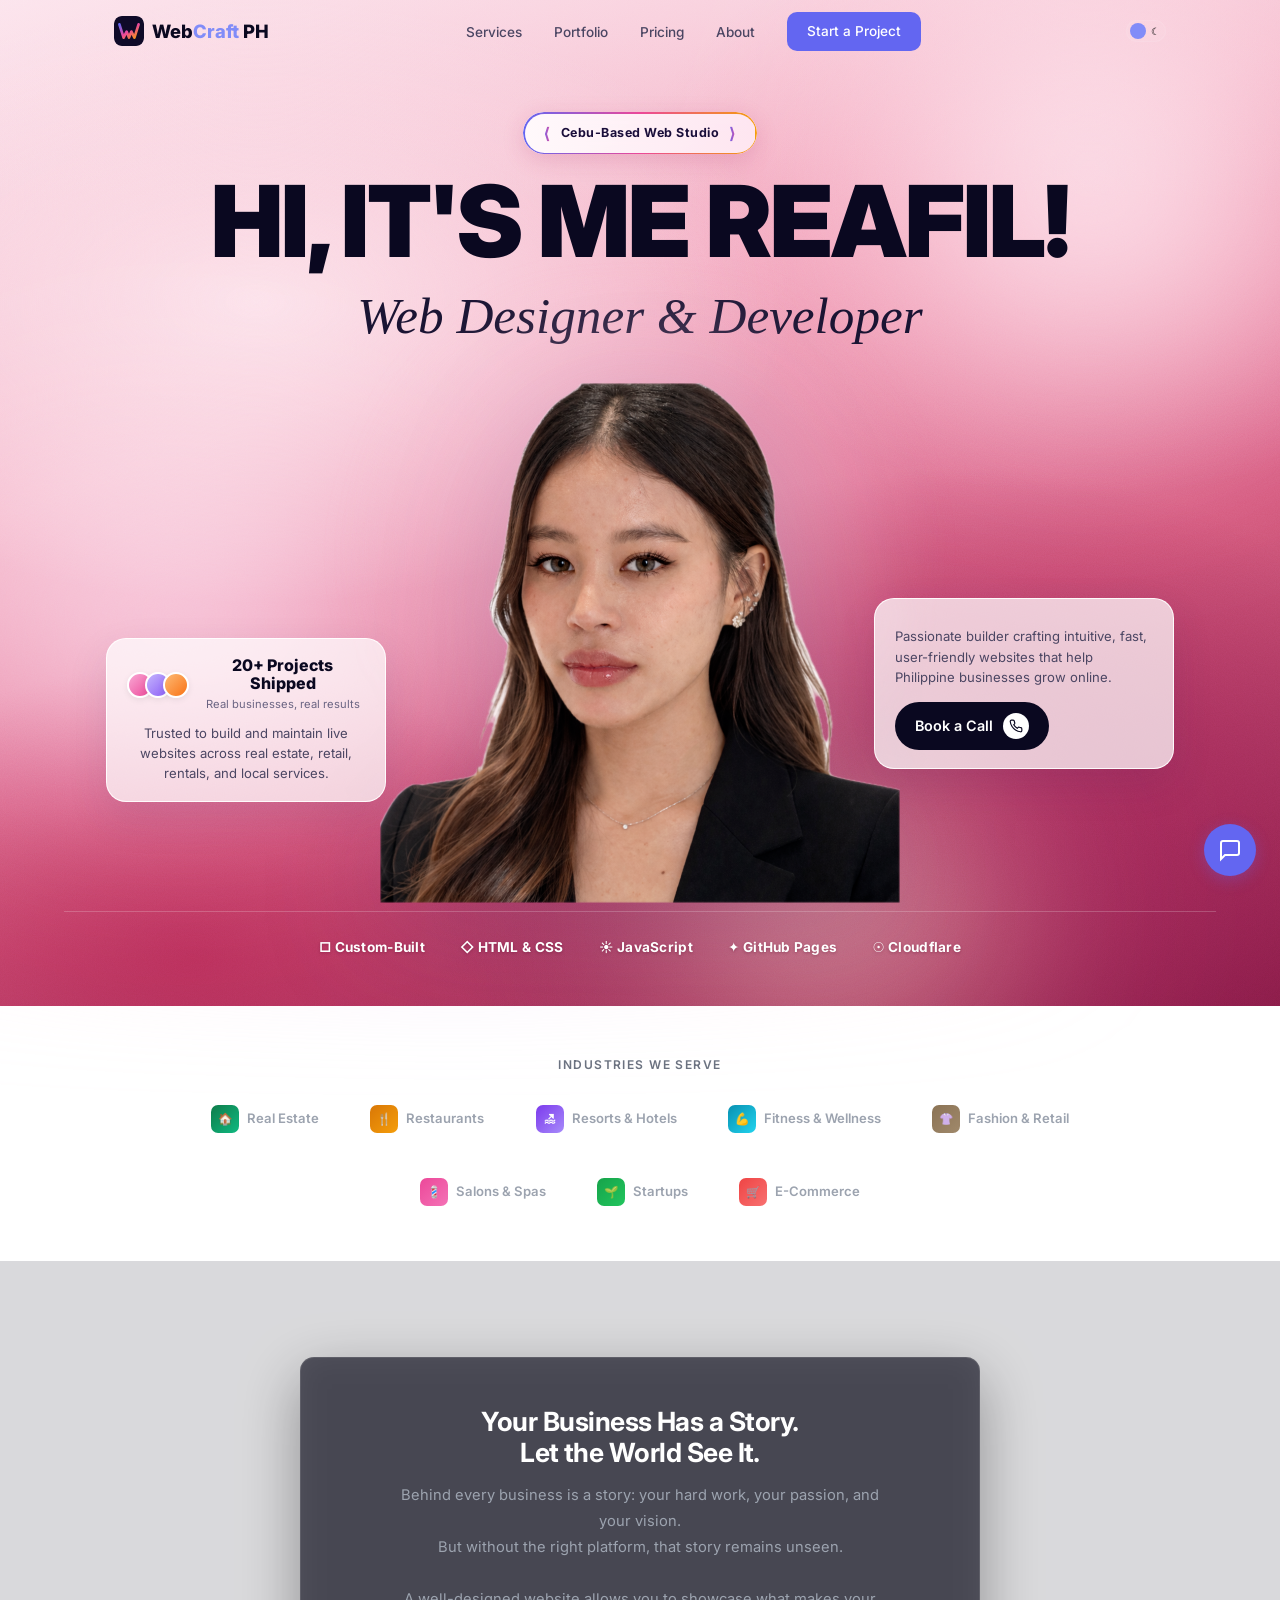
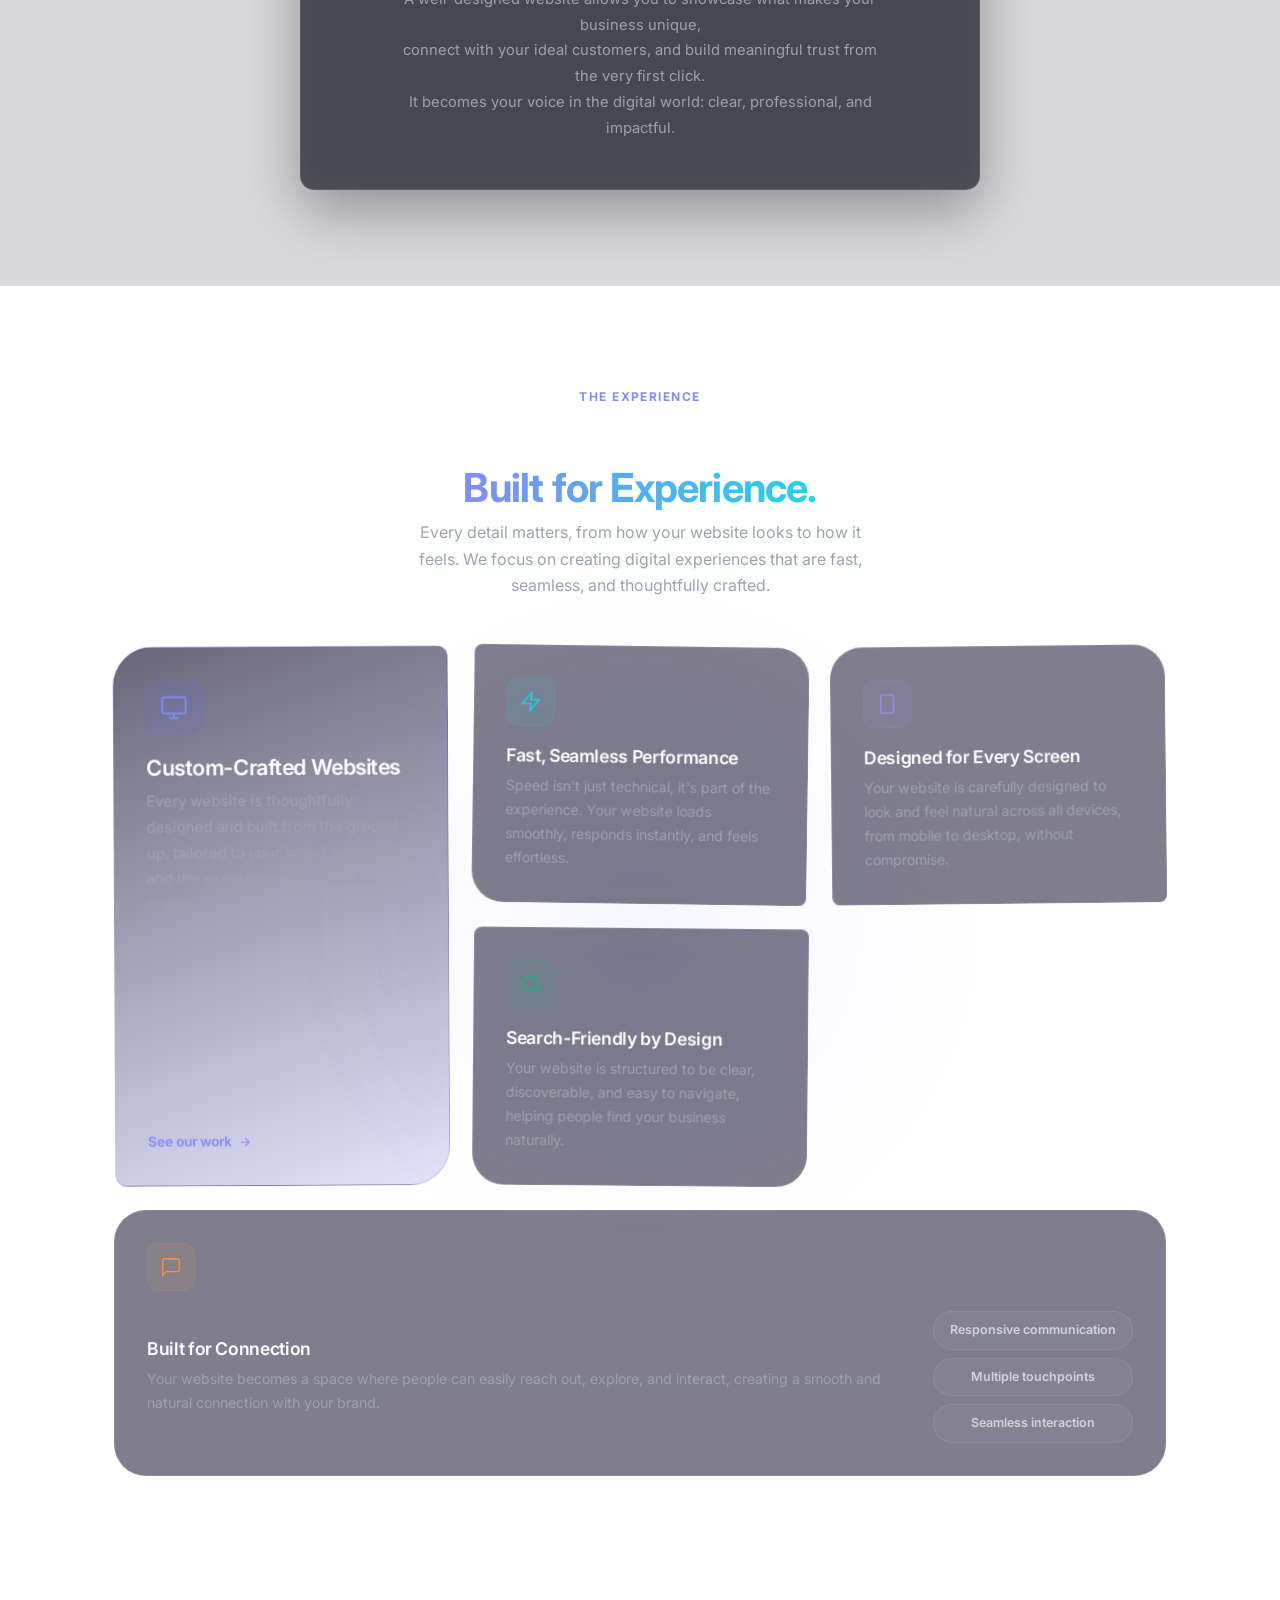
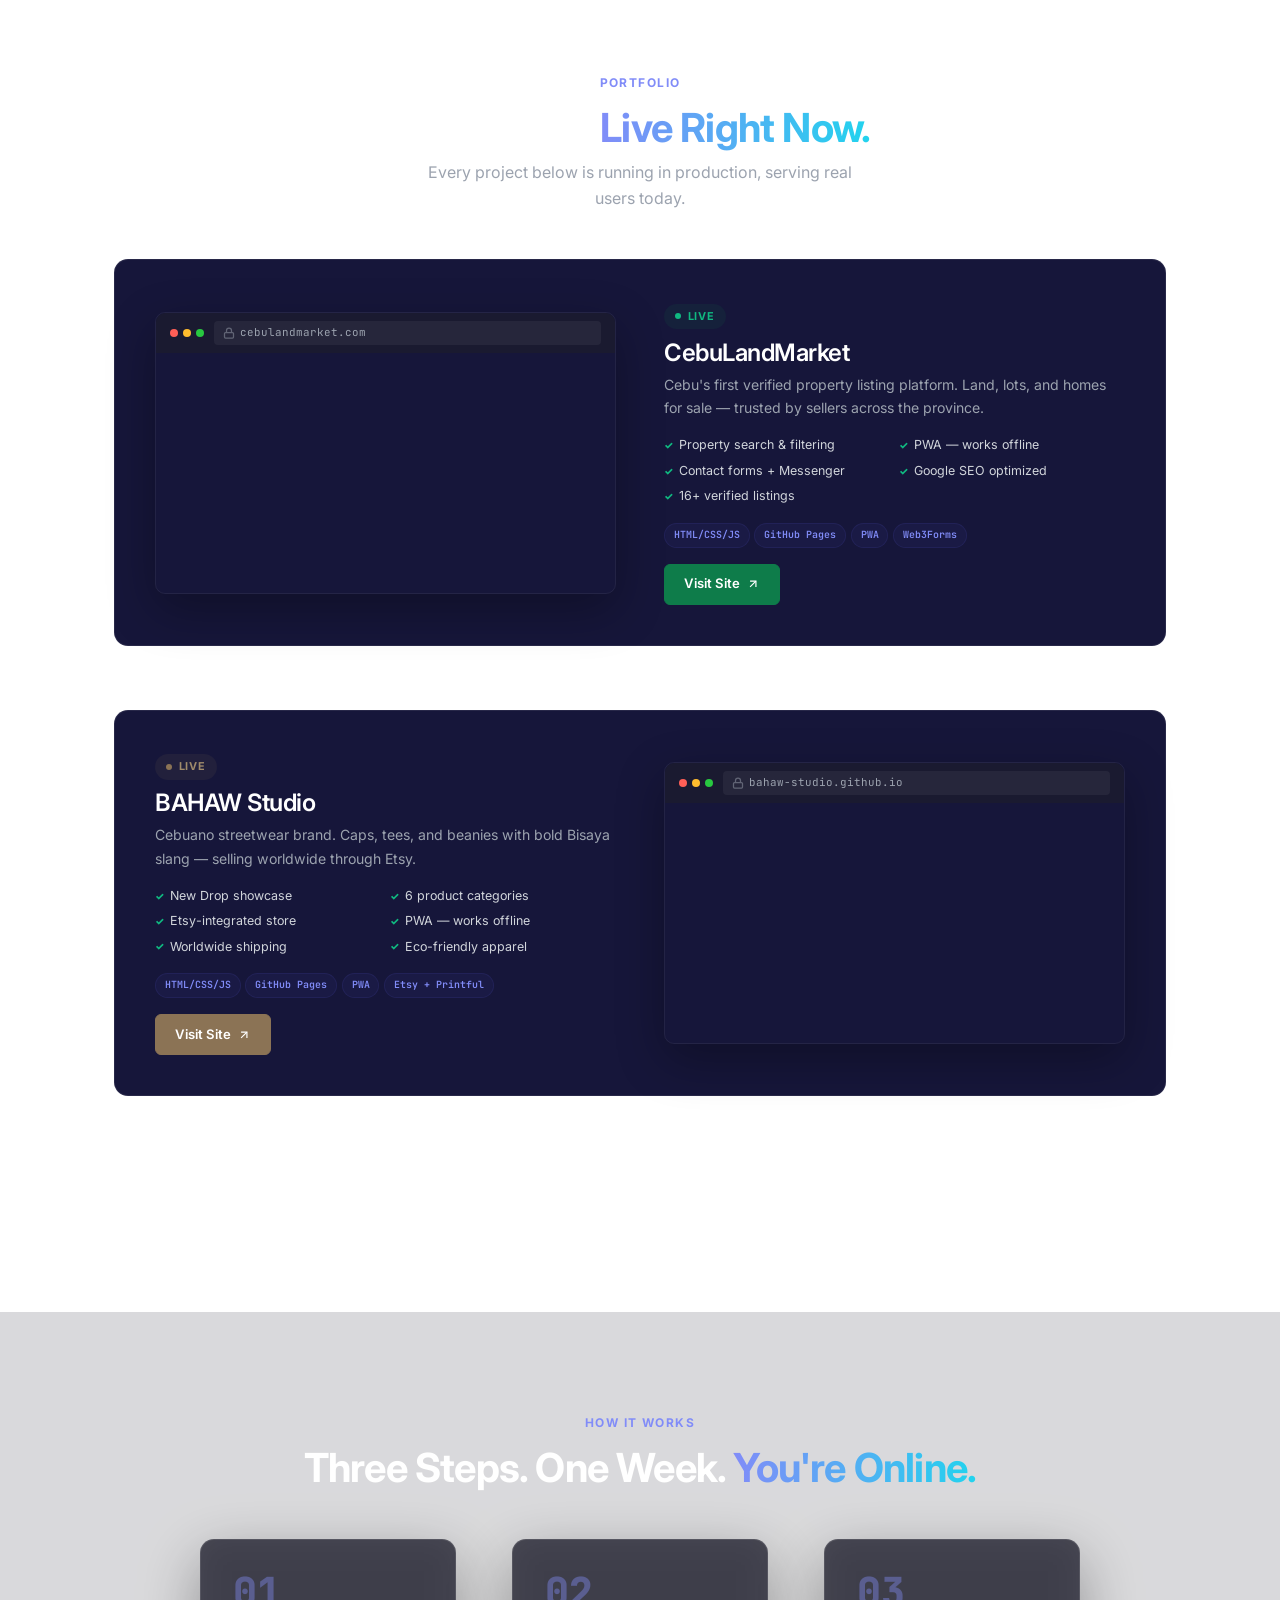
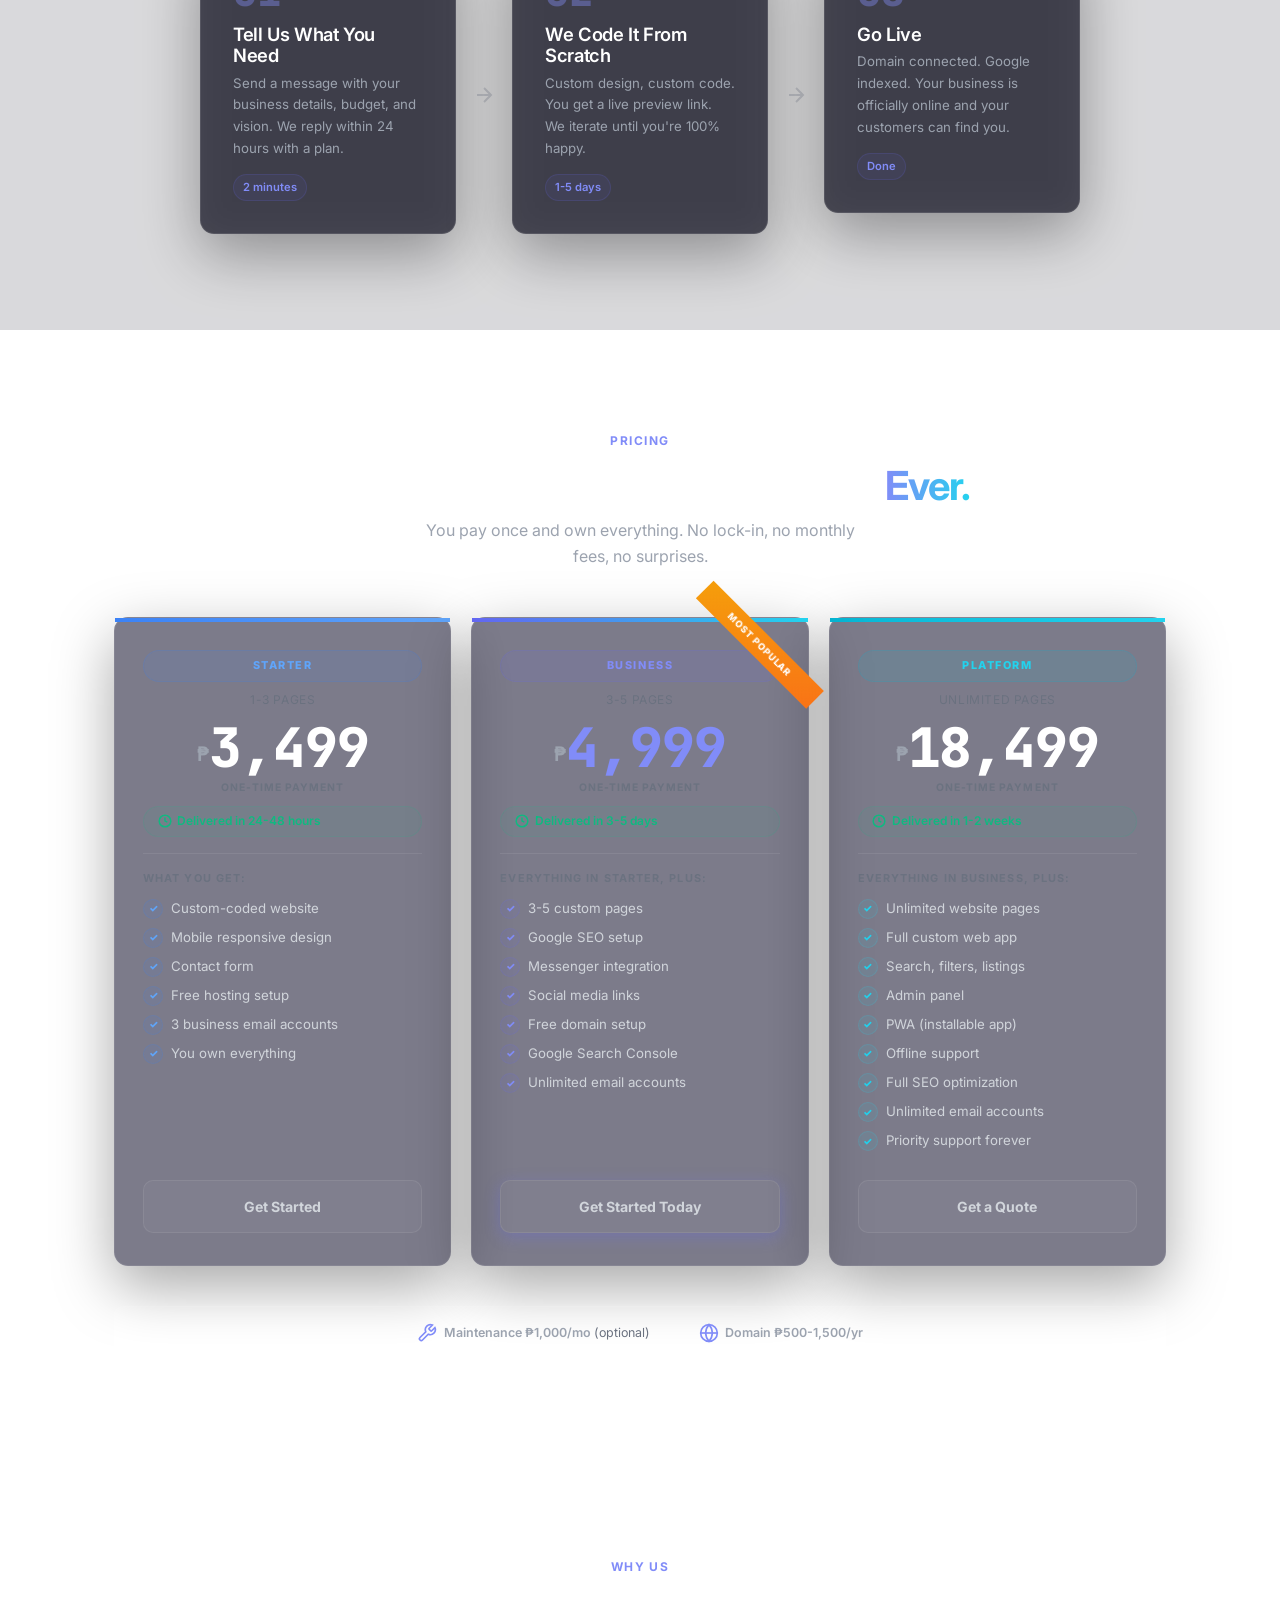
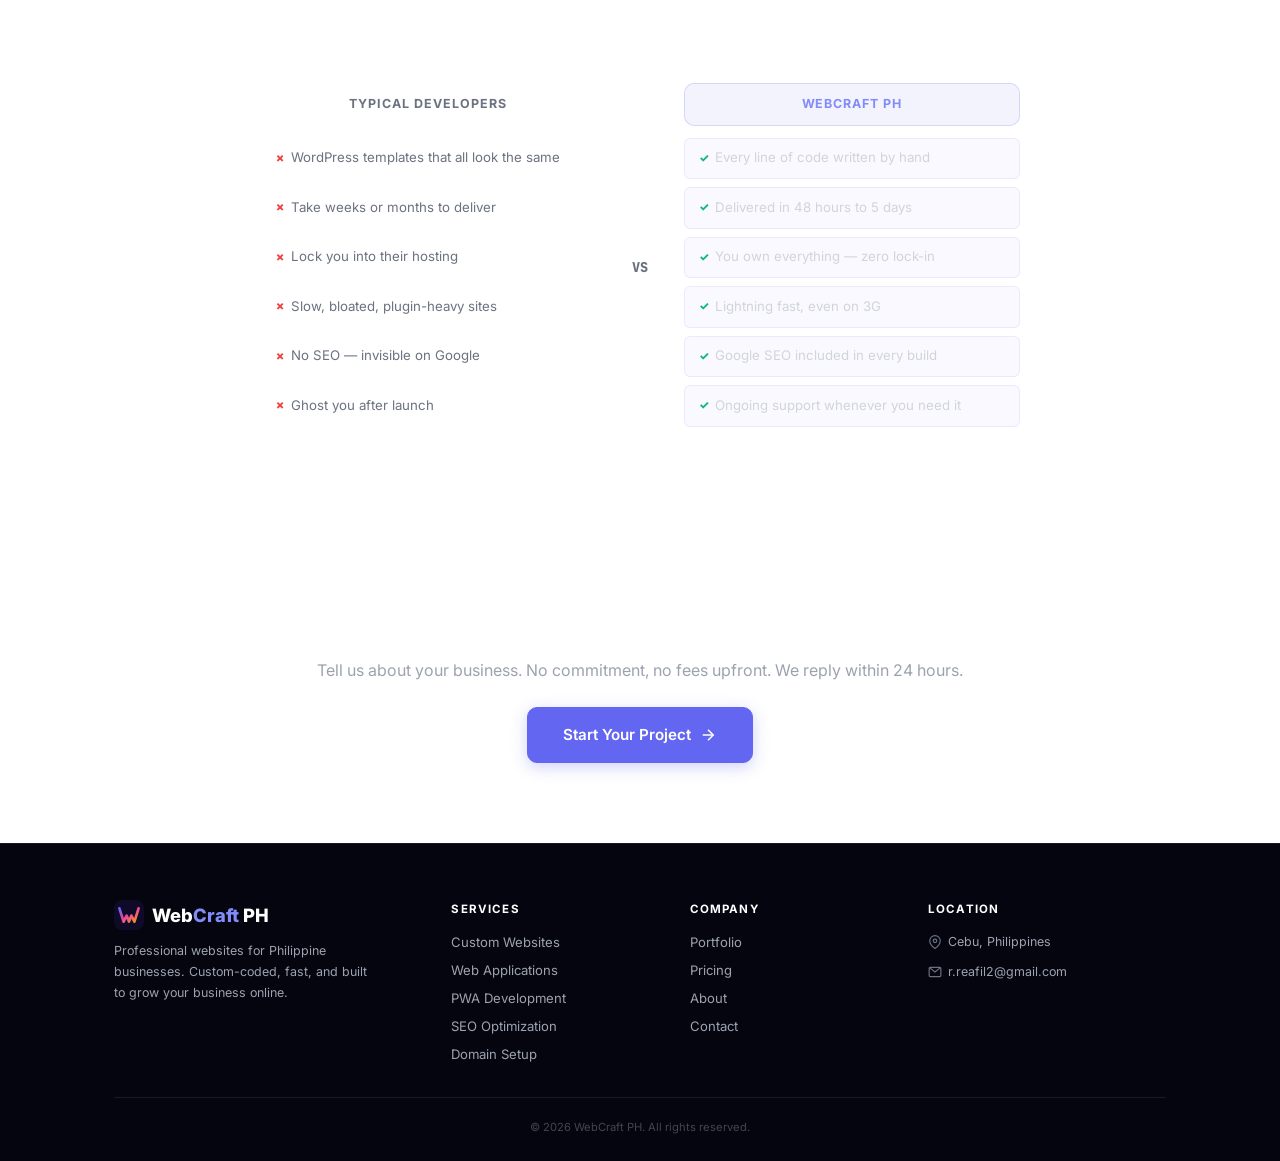
==== commit 63e80686: "Fix Business package page range to 3-5 pages (was incorrectly 5-8) Co-Authored-By: Claude Sonnet 5 <" ====
--- a/index.html
+++ b/index.html
@@ -83,7 +83,7 @@
               {
                 "@type": "Offer",
                 "name": "Business",
-                "description": "5-8 page custom-coded website with Google SEO setup, Messenger integration, free domain setup, and Google Search Console. Delivered in 3-5 days.",
+                "description": "3-5 page custom-coded website with Google SEO setup, Messenger integration, free domain setup, and Google Search Console. Delivered in 3-5 days.",
                 "price": "4999",
                 "priceCurrency": "PHP",
                 "availability": "https://schema.org/InStock",
@@ -458,14 +458,14 @@
                     <div class="p3-pop-label">MOST POPULAR</div>
                     <div class="p3-color-bar bar-indigo"></div>
                     <div class="p3-badge badge-indigo">BUSINESS</div>
-                    <div class="p3-pages">5-8 Pages</div>
+                    <div class="p3-pages">3-5 Pages</div>
                     <div class="p3-price-block"><span class="p3-peso">&#8369;</span><span class="p3-amount p3-amount-featured">4,999</span></div>
                     <div class="p3-onetime">ONE-TIME PAYMENT</div>
                     <div class="p3-delivery"><svg width="14" height="14" viewBox="0 0 24 24" fill="none" stroke="currentColor" stroke-width="2.5"><circle cx="12" cy="12" r="10"/><polyline points="12 6 12 12 16 14"/></svg> Delivered in 3-5 days</div>
                     <div class="p3-divider"></div>
                     <div class="p3-includes">Everything in Starter, plus:</div>
                     <ul class="p3-list">
-                        <li><span class="p3-check check-indigo">&#10003;</span> 5-8 custom pages</li>
+                        <li><span class="p3-check check-indigo">&#10003;</span> 3-5 custom pages</li>
                         <li><span class="p3-check check-indigo">&#10003;</span> Google SEO setup</li>
                         <li><span class="p3-check check-indigo">&#10003;</span> Messenger integration</li>
                         <li><span class="p3-check check-indigo">&#10003;</span> Social media links</li>
--- a/css/style.css
+++ b/css/style.css
@@ -115,6 +115,8 @@
 .btn-cyan{background:#0891b2;color:var(--white);border-color:#0891b2}.btn-cyan:hover{background:#0e7490;transform:translateY(-2px)}
 .btn-amber{background:#d97706;color:var(--white);border-color:#d97706}.btn-amber:hover{background:#b45309;transform:translateY(-2px)}
 .btn-emerald{background:#16a34a;color:var(--white);border-color:#16a34a}.btn-emerald:hover{background:#15803d;transform:translateY(-2px)}
+.btn-navy{background:#1e40af;color:var(--white);border-color:#1e40af}.btn-navy:hover{background:#1e3a8a;transform:translateY(-2px)}
+.btn-terracotta{background:#c2622d;color:var(--white);border-color:#c2622d}.btn-terracotta:hover{background:#9e4e22;transform:translateY(-2px)}
 
 /* ========== NAV ========== */
 .nav{position:fixed;top:0;left:0;right:0;z-index:1000;padding:.75rem 0;transition:all .3s}
@@ -326,6 +328,8 @@
 .badge-cyan{background:rgba(8,145,178,0.1);color:#22d3ee}.pulse-cyan{background:#06b6d4}
 .badge-amber{background:rgba(217,119,6,0.1);color:#f59e0b}.pulse-amber{background:#f59e0b}
 .badge-emerald{background:rgba(22,163,74,0.1);color:#22c55e}.pulse-emerald{background:#22c55e}
+.badge-navy{background:rgba(30,64,175,0.12);color:#60a5fa}.pulse-navy{background:#1e40af}
+.badge-terracotta{background:rgba(194,98,45,0.12);color:#e0793d}.pulse-terracotta{background:#c2622d}
 .showcase-info h3{font-size:1.5rem;margin-bottom:.4rem}
 .showcase-info > p{color:var(--gray);font-size:.88rem;margin-bottom:1rem;line-height:1.65}
 .feature-list{display:grid;grid-template-columns:1fr 1fr;gap:.3rem .6rem;margin-bottom:1rem}
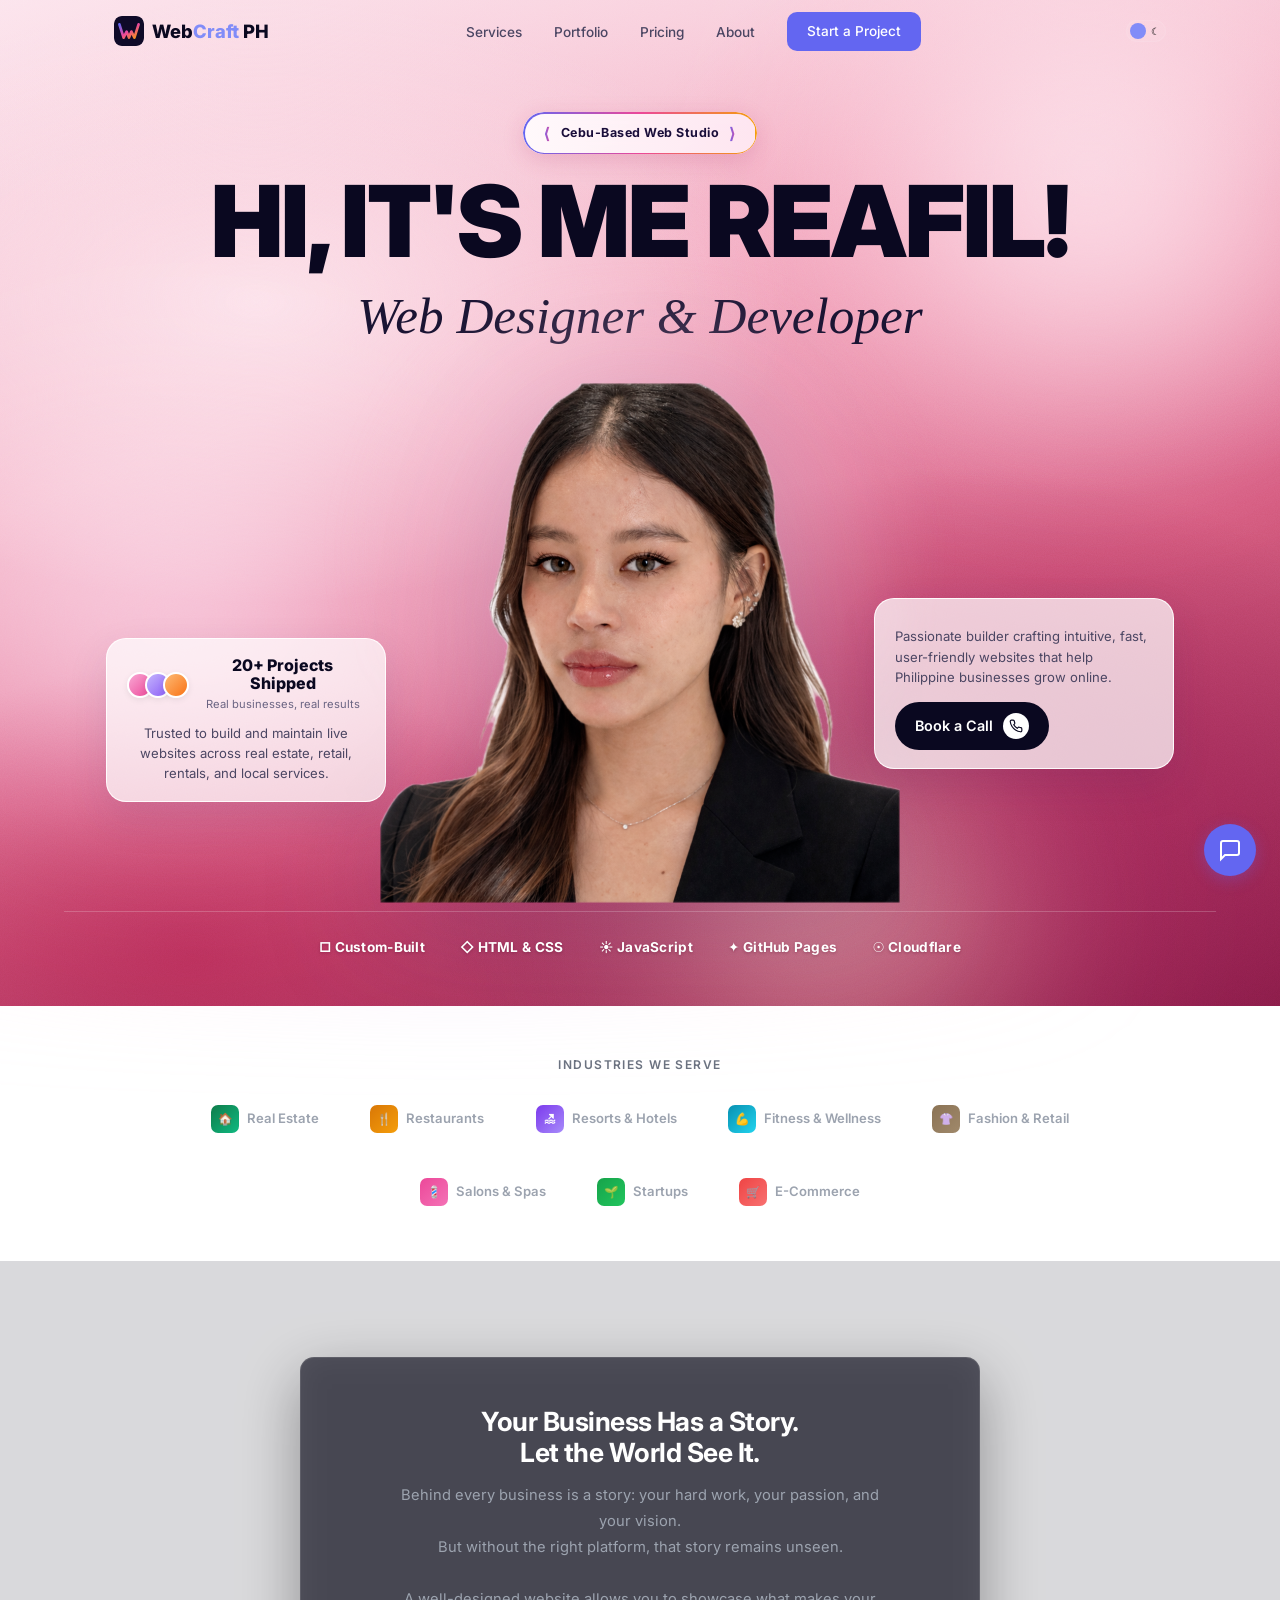
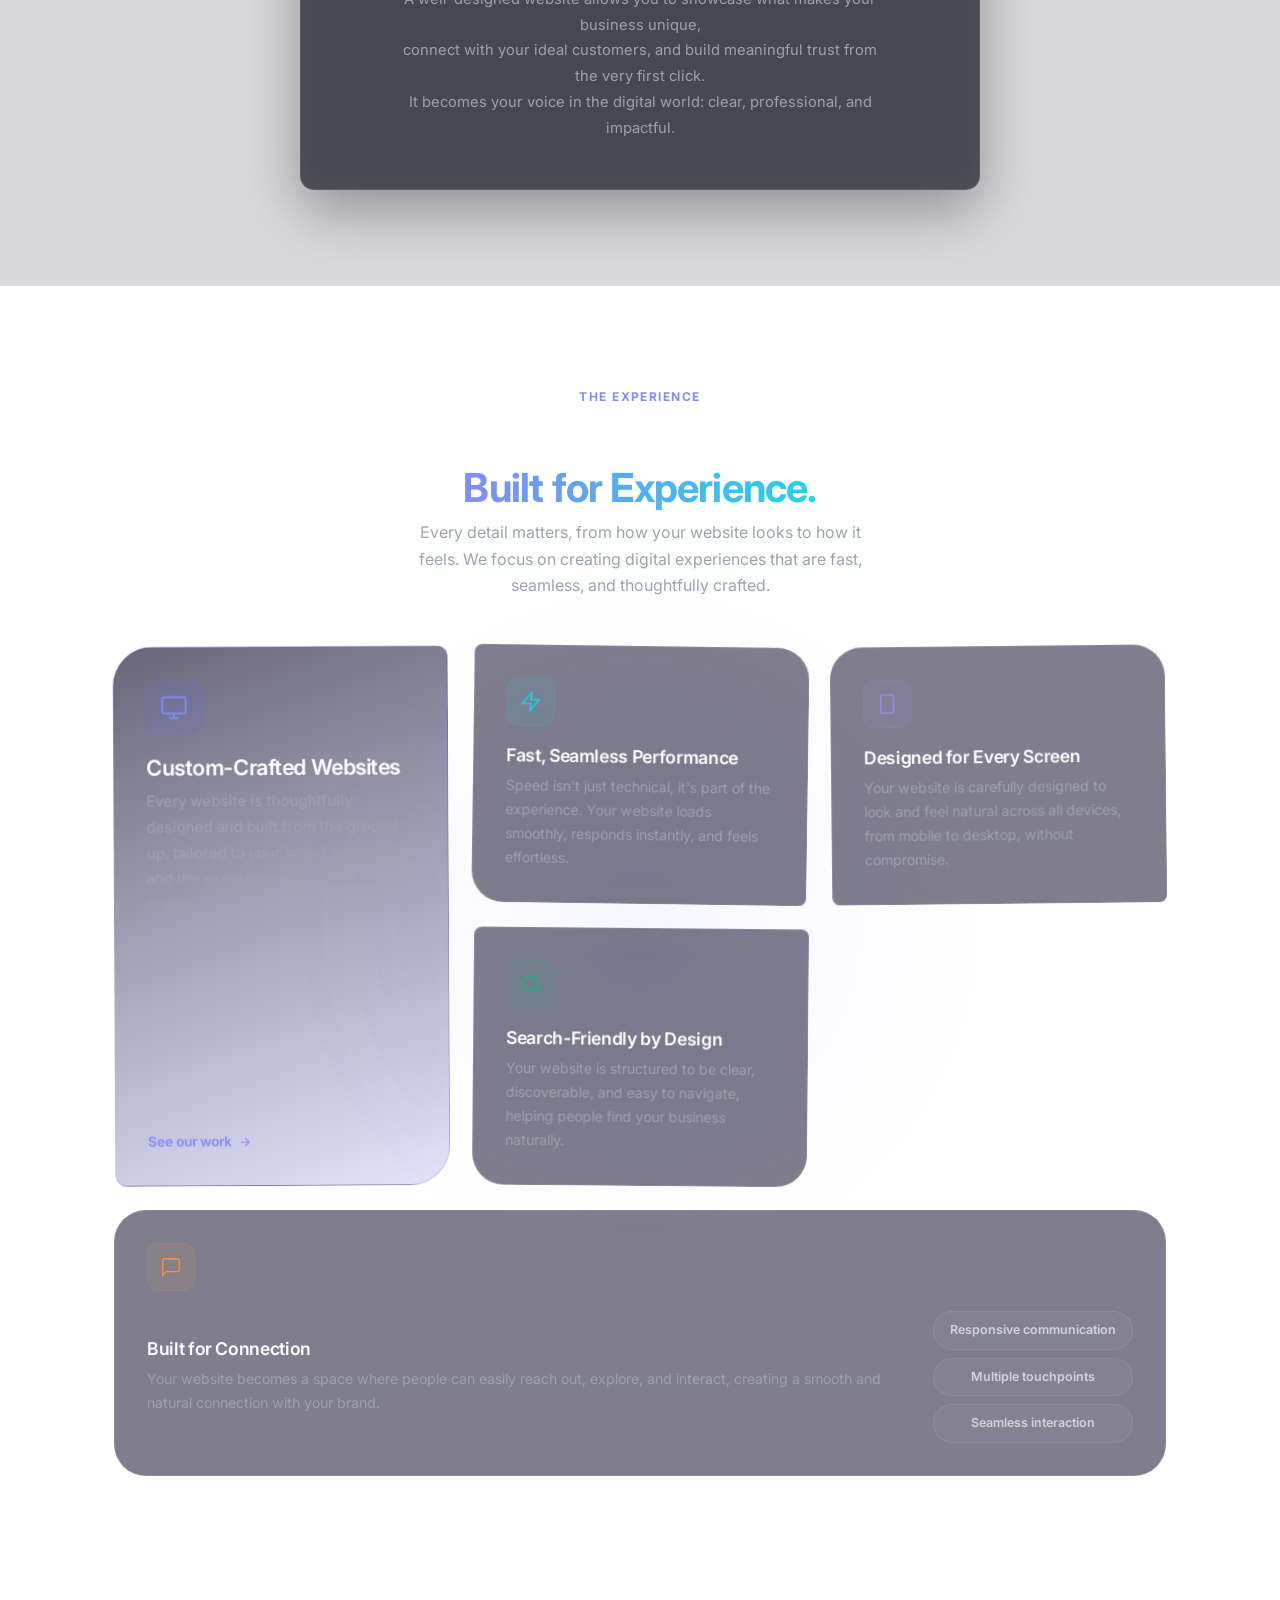
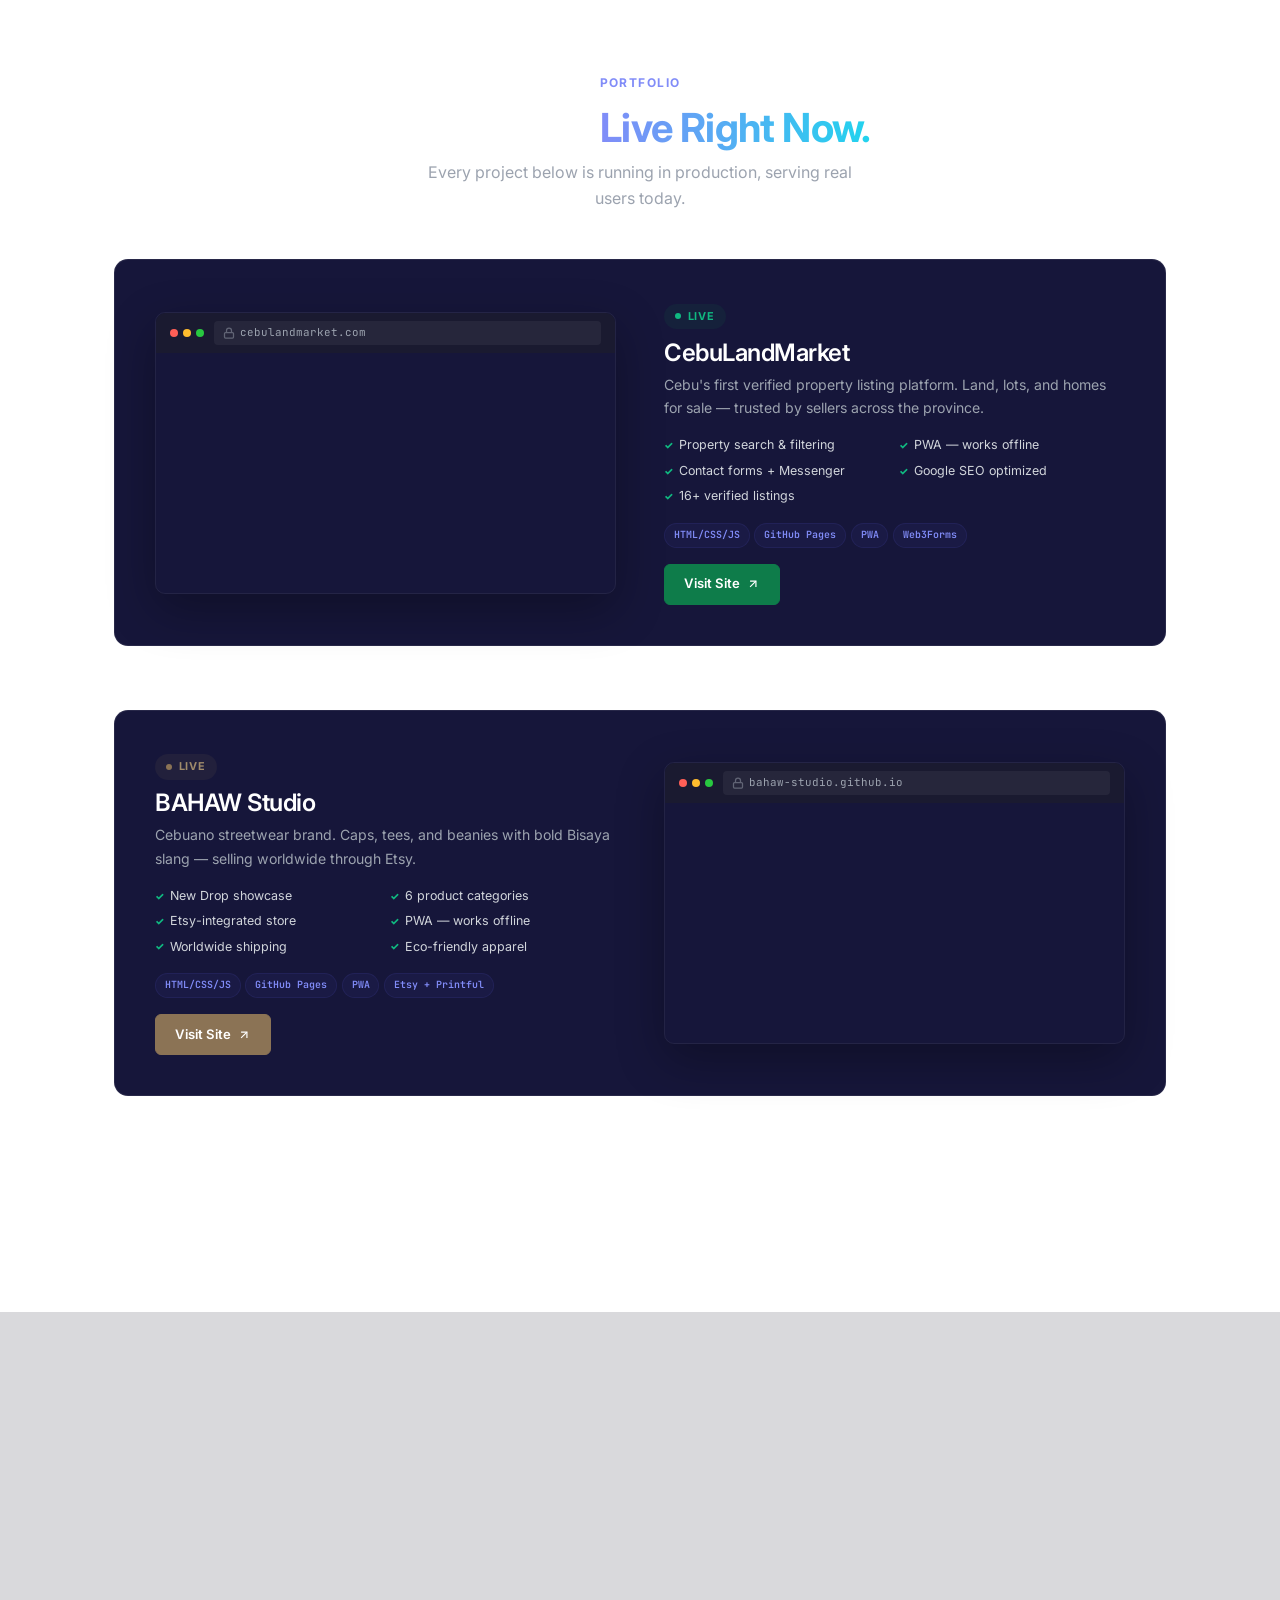
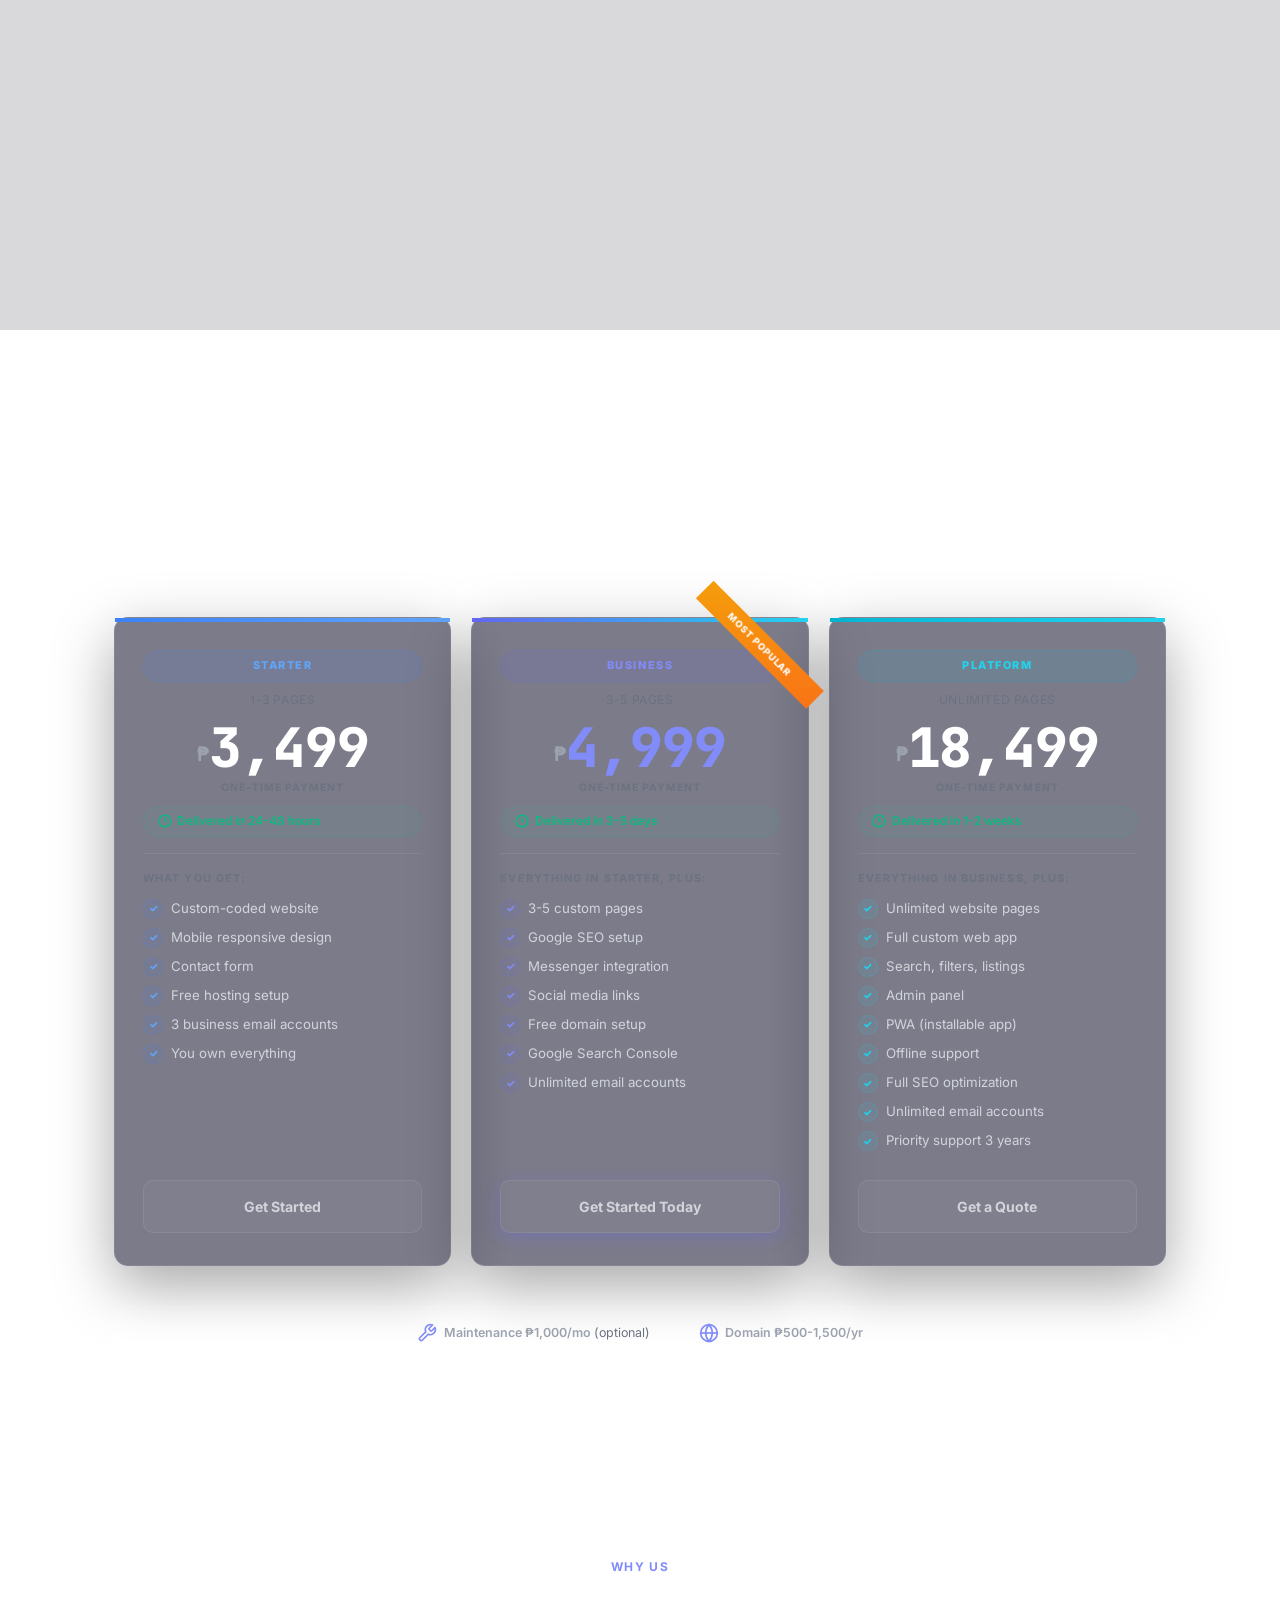
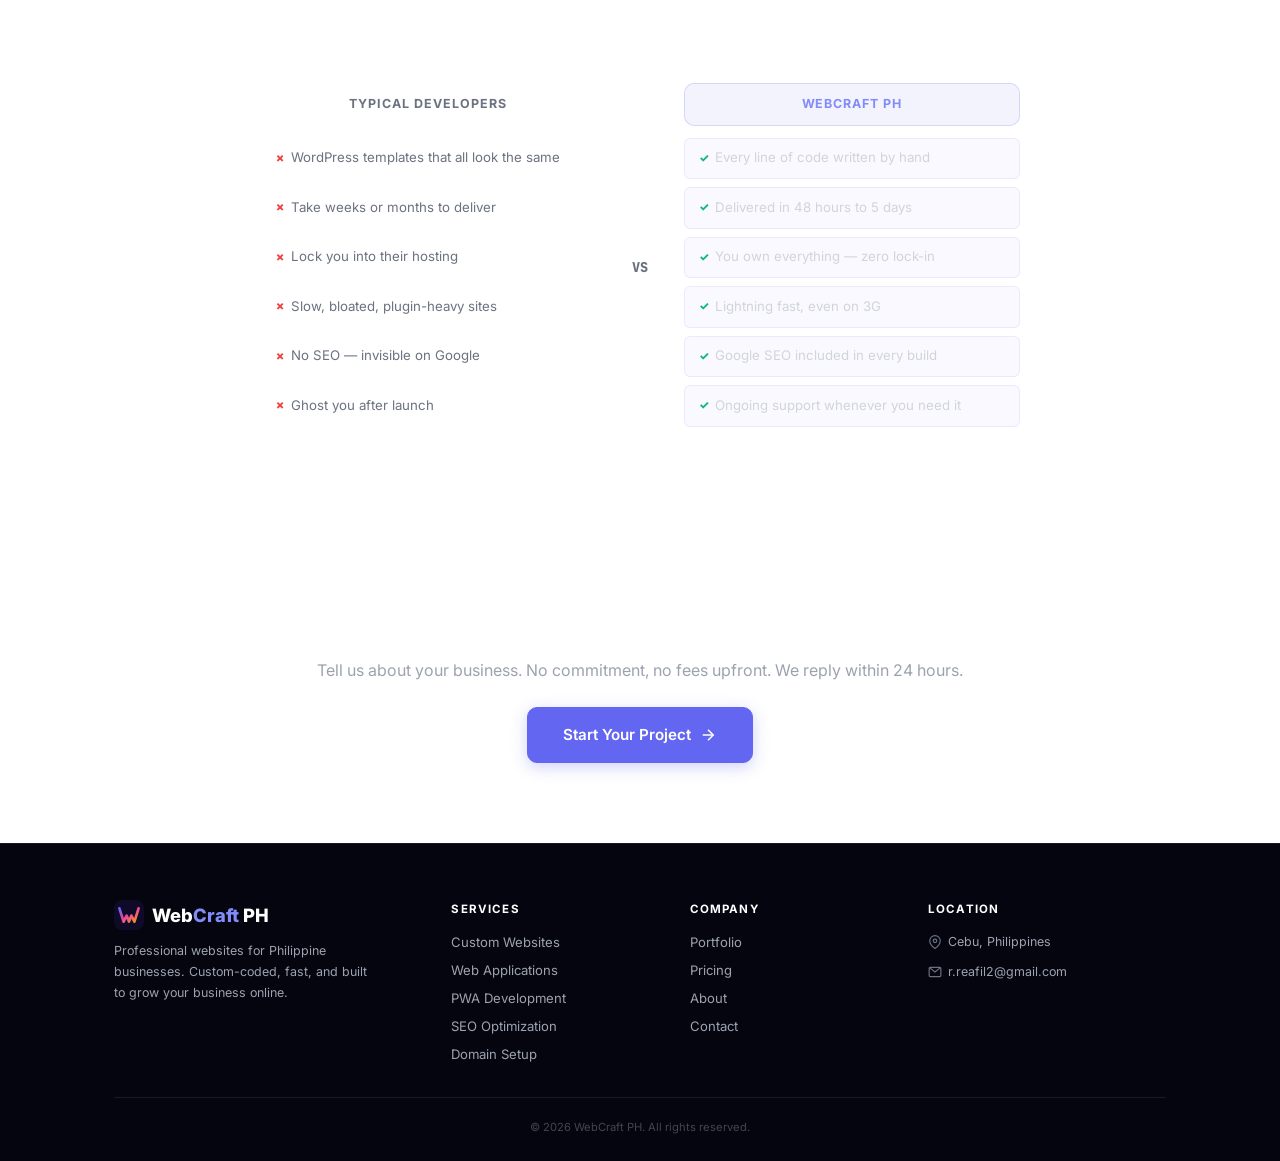
==== commit f1e4b2b0: "Change Unlimited package support from "forever" to "3 years" Co-Authored-By: Claude Sonnet 5 <norepl" ====
--- a/index.html
+++ b/index.html
@@ -493,7 +493,7 @@
                         <li><span class="p3-check check-teal">&#10003;</span> Offline support</li>
                         <li><span class="p3-check check-teal">&#10003;</span> Full SEO optimization</li>
                         <li><span class="p3-check check-teal">&#10003;</span> Unlimited email accounts</li>
-                        <li><span class="p3-check check-teal">&#10003;</span> Priority support forever</li>
+                        <li><span class="p3-check check-teal">&#10003;</span> Priority support 3 years</li>
                     </ul>
                     <a href="contact.html#contact" class="btn p3-btn">Get a Quote</a>
                 </div>
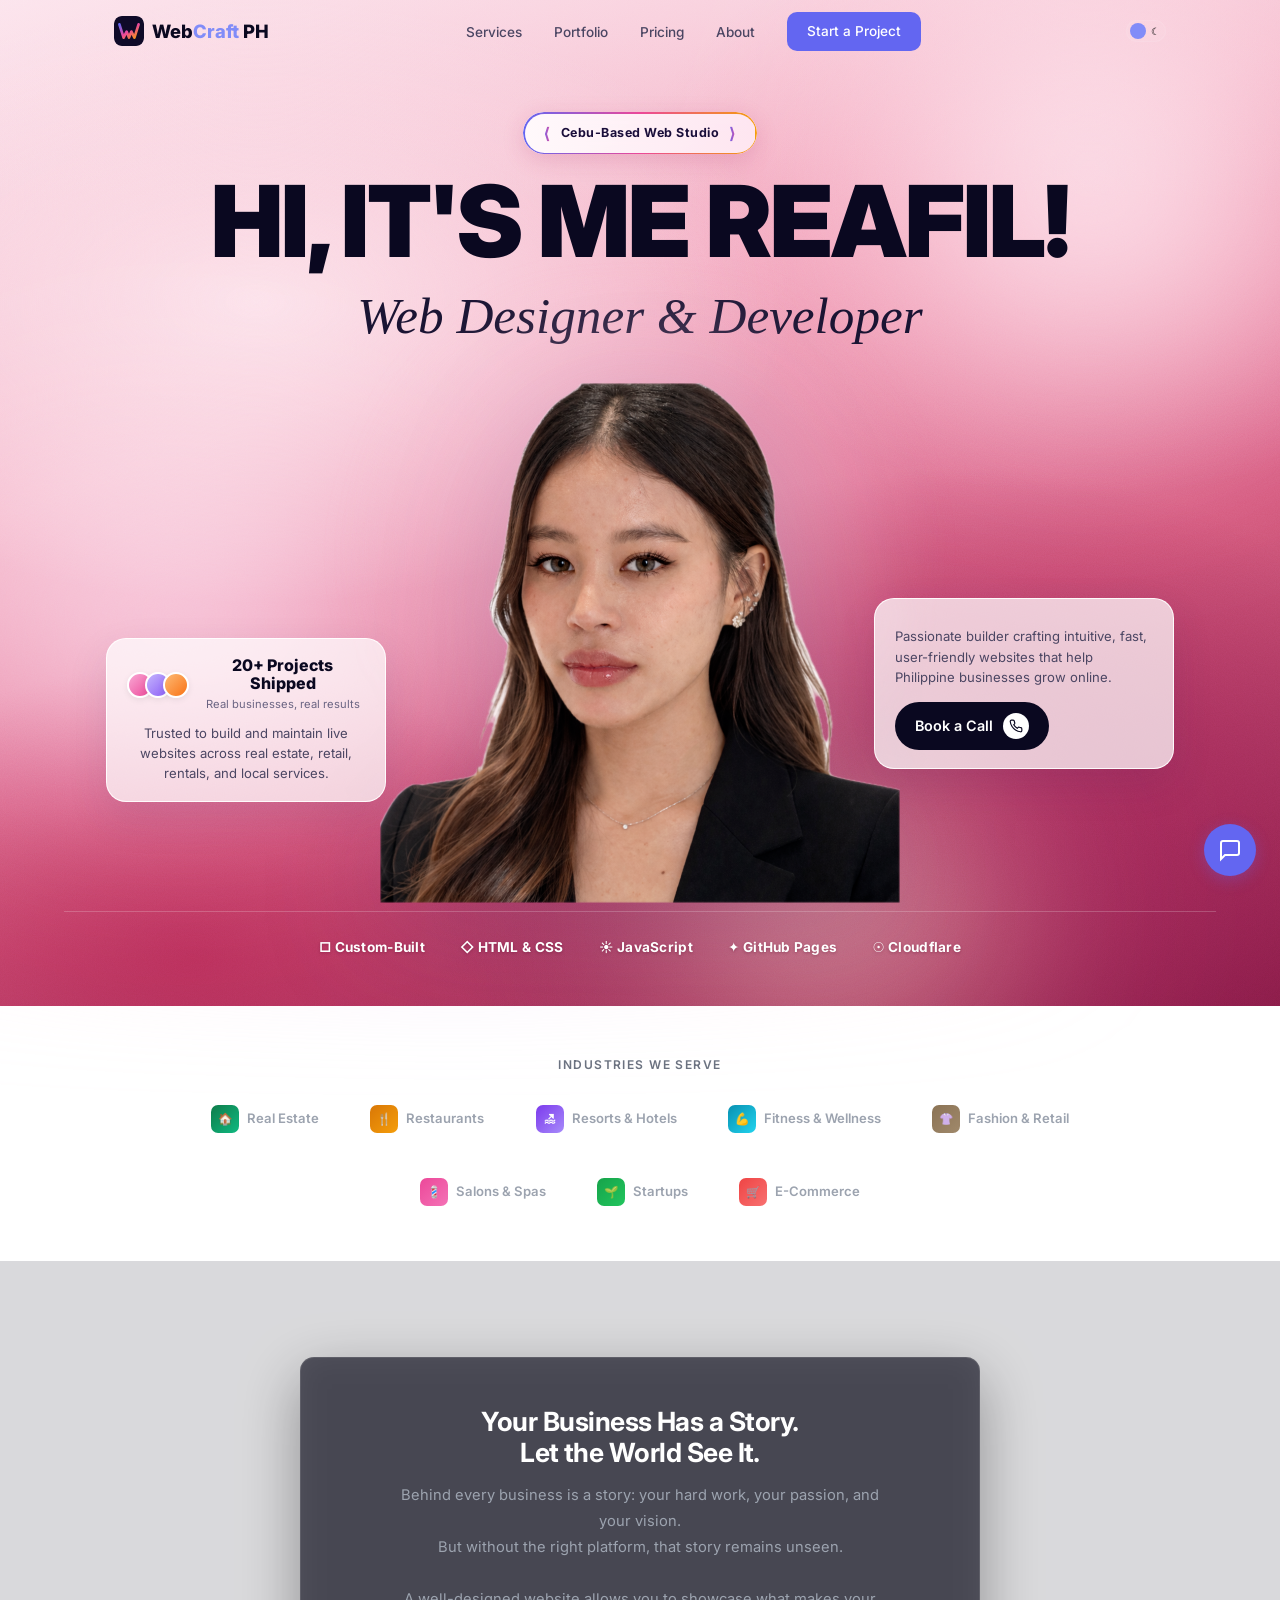
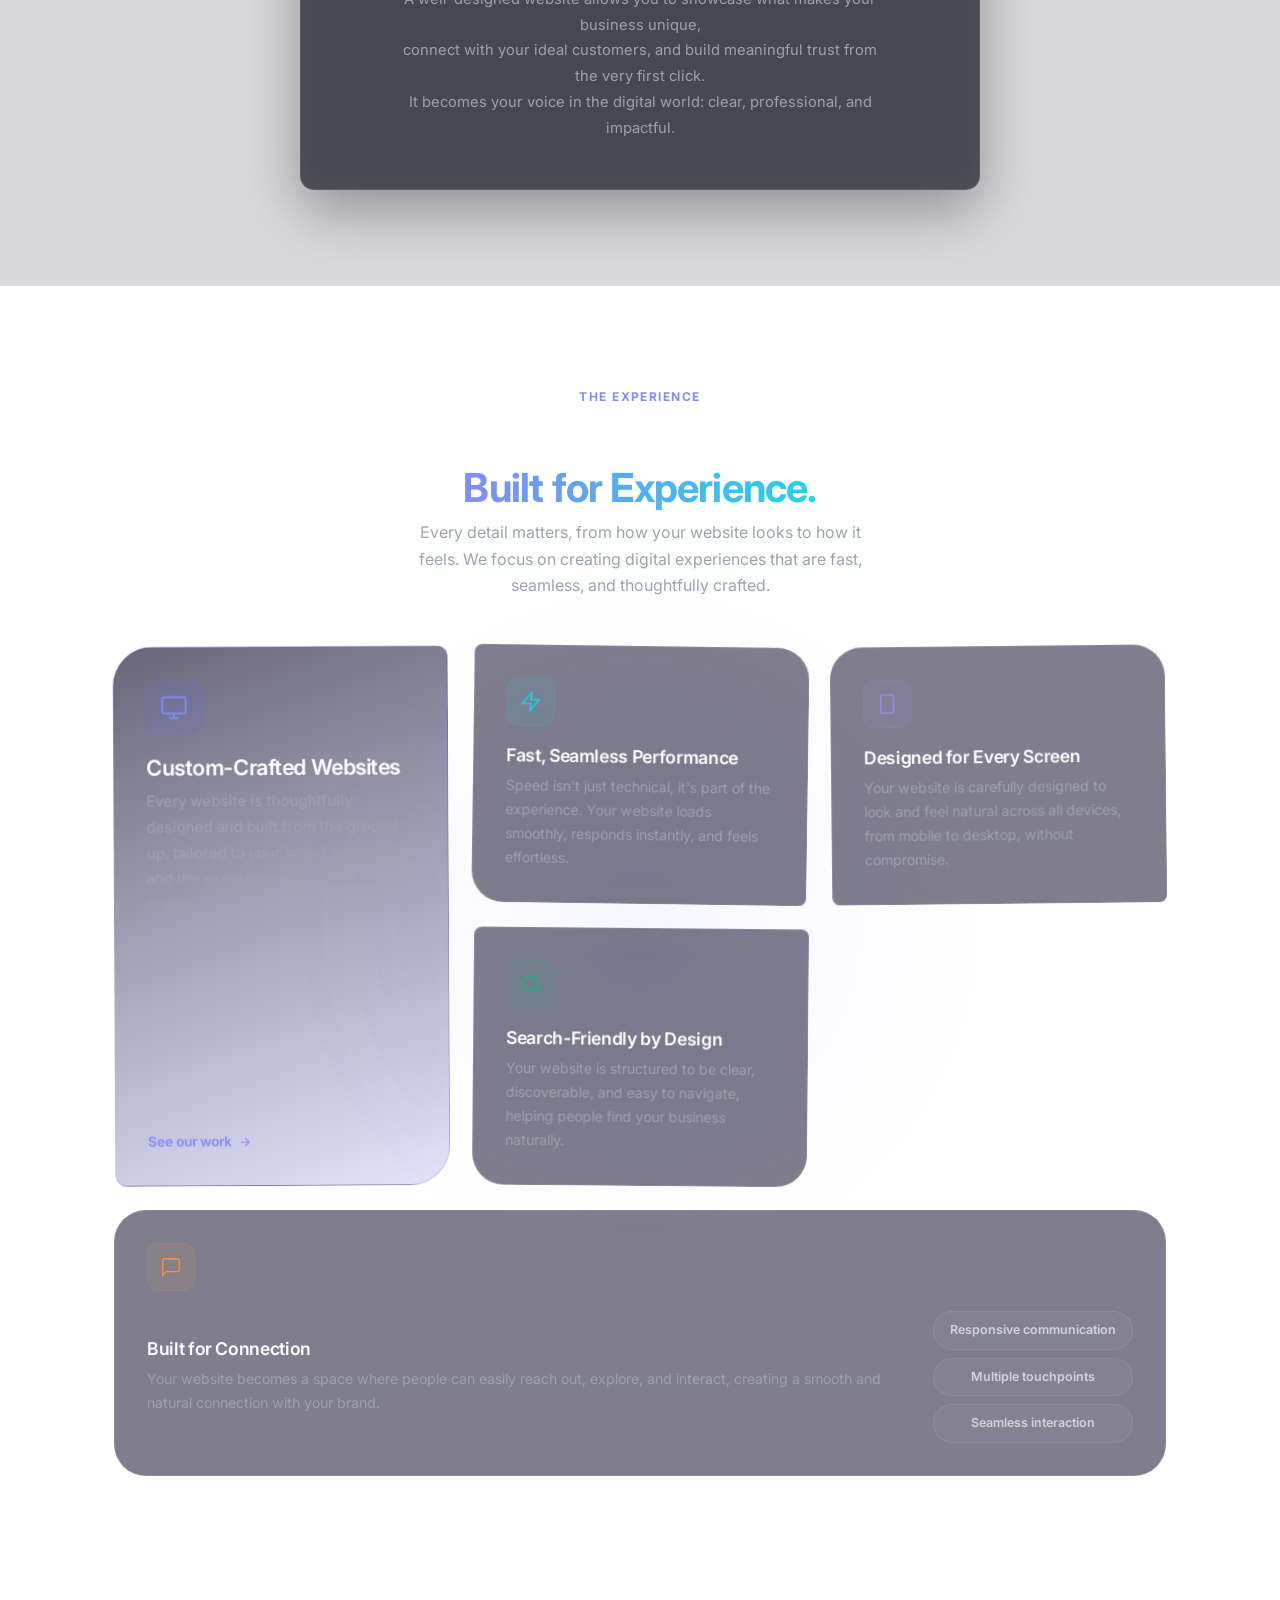
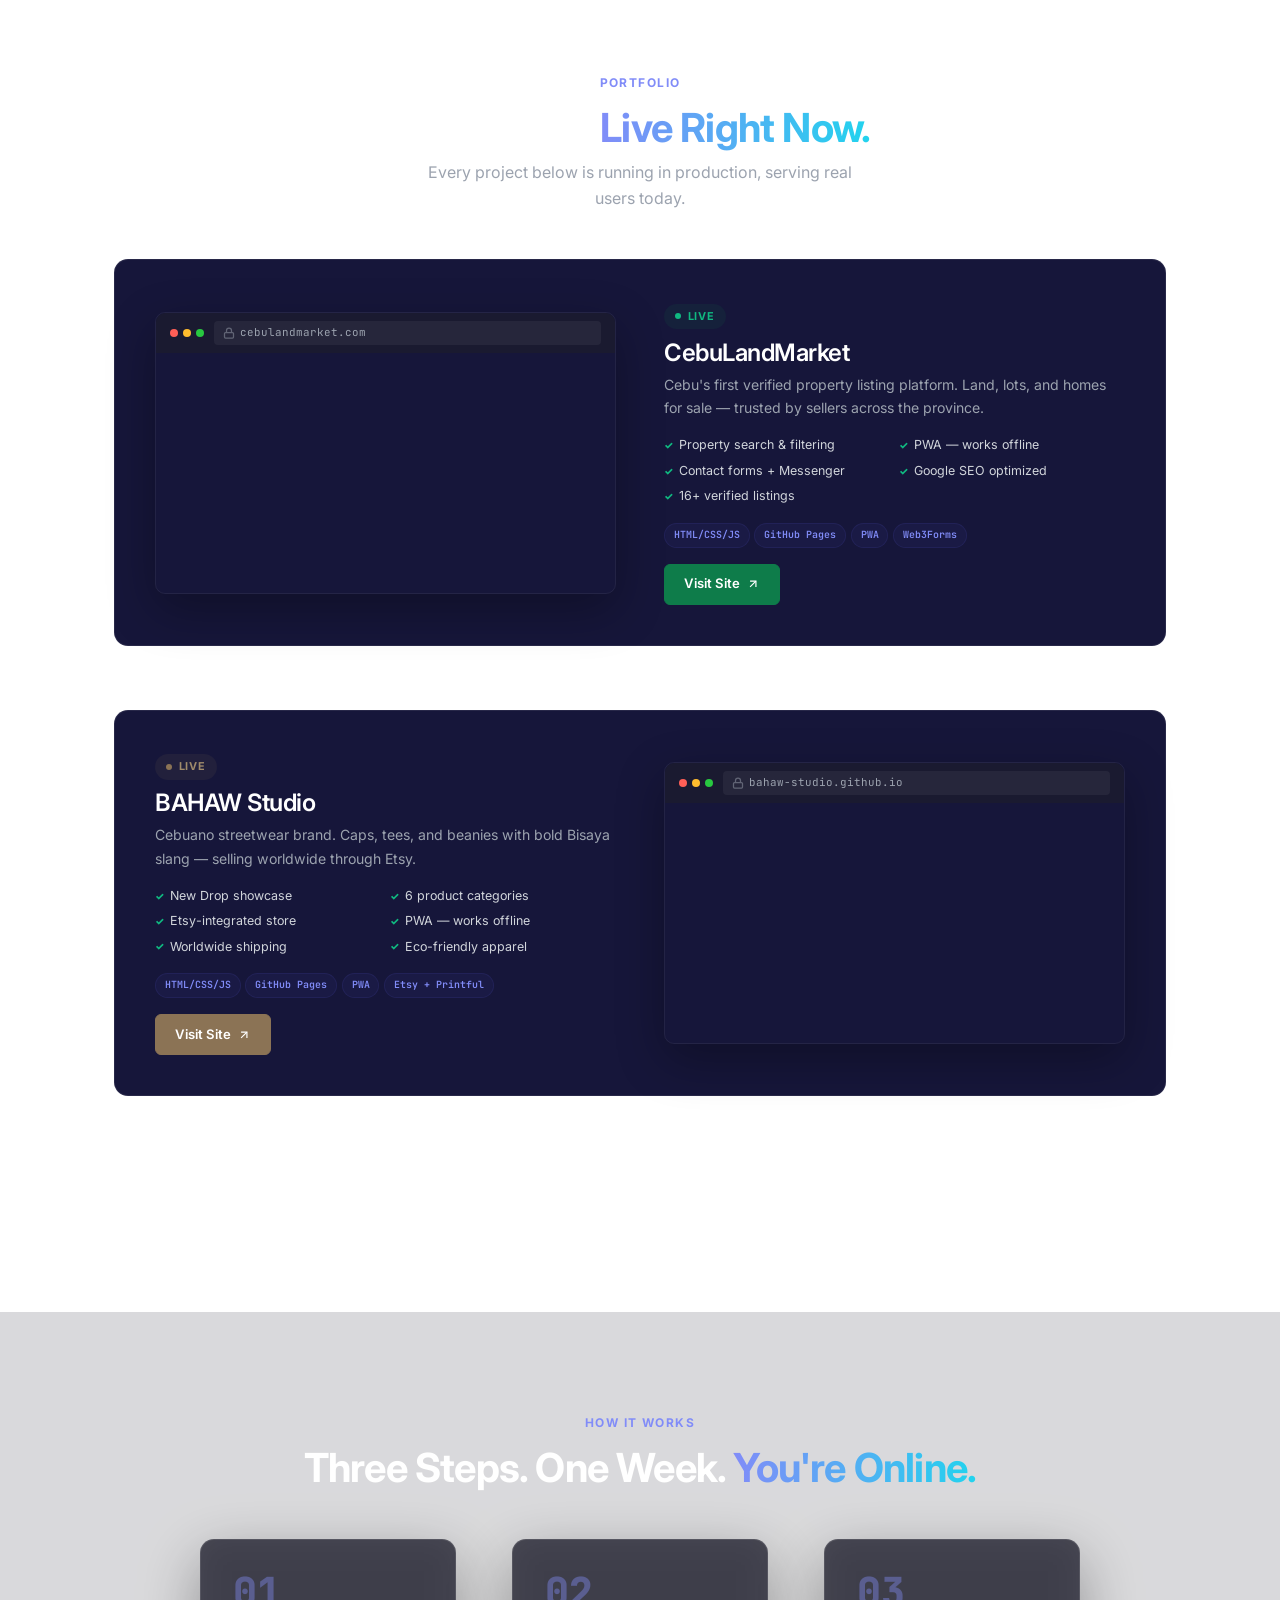
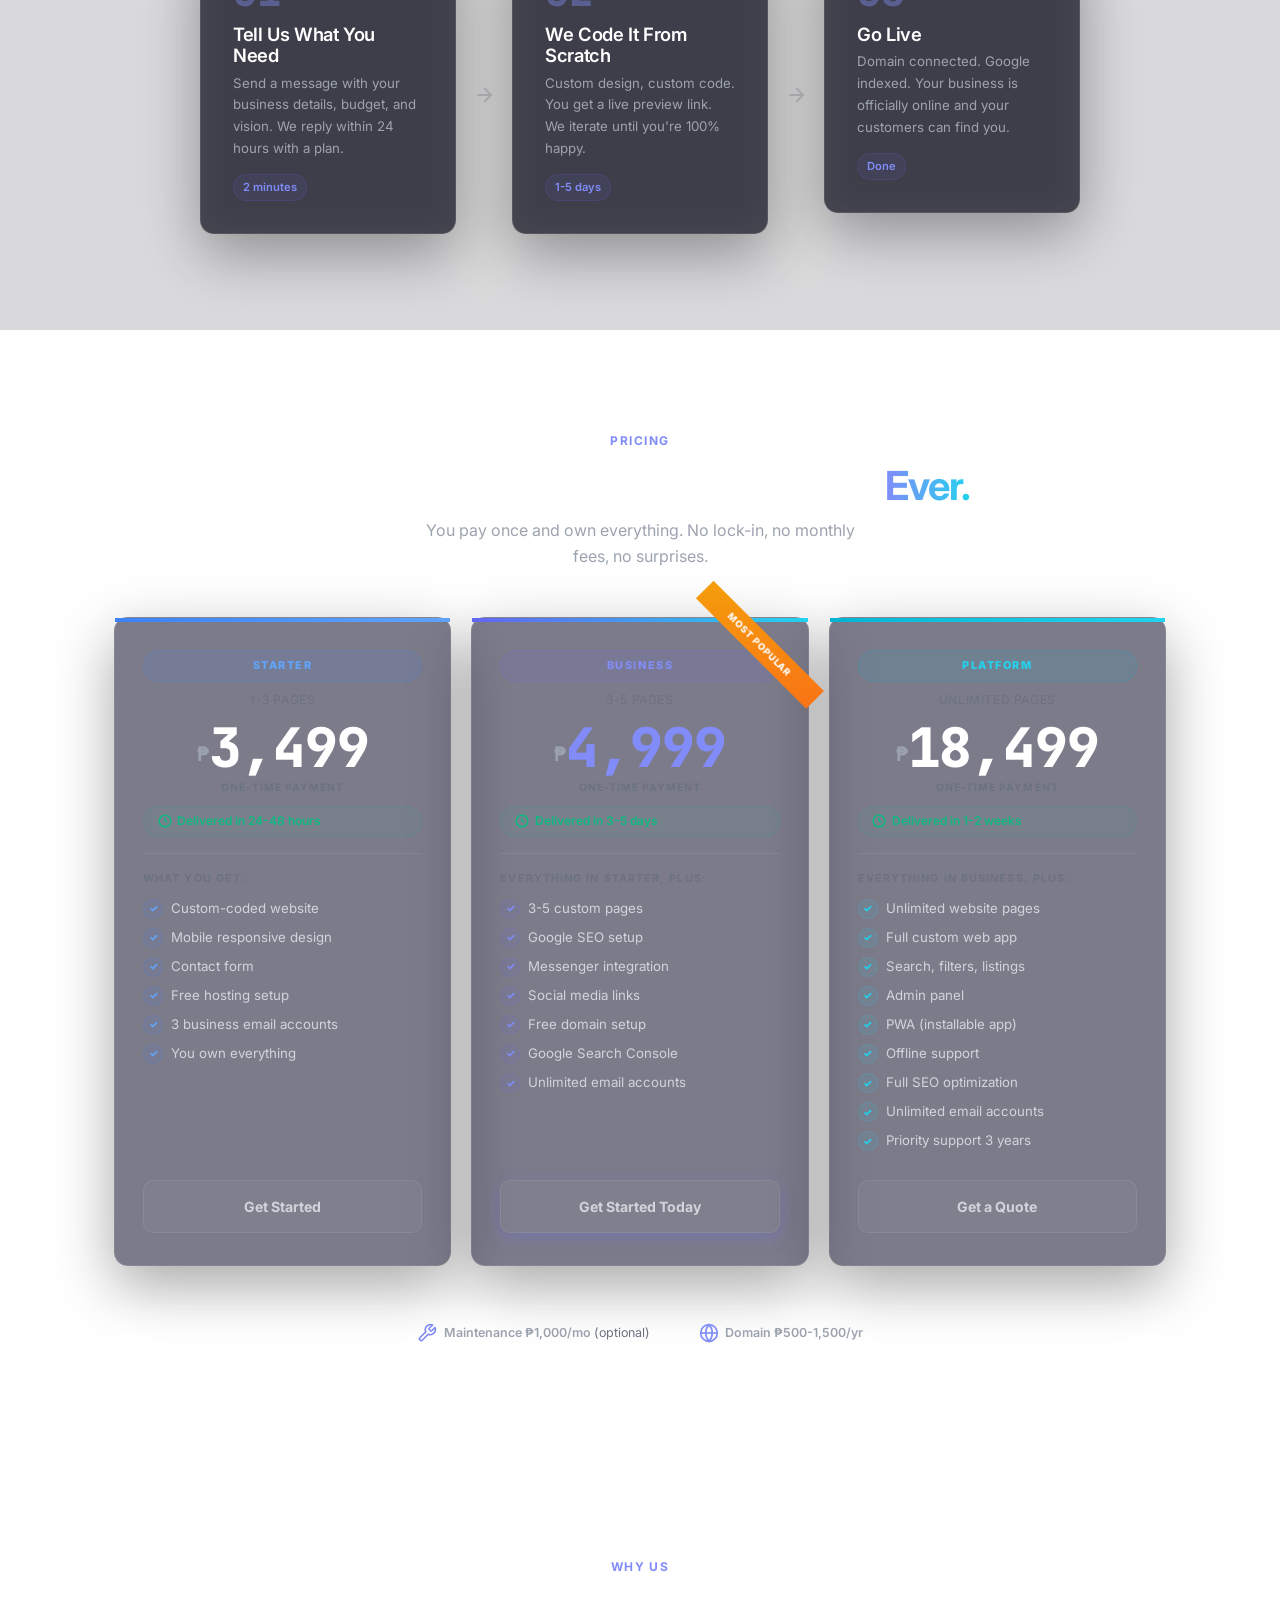
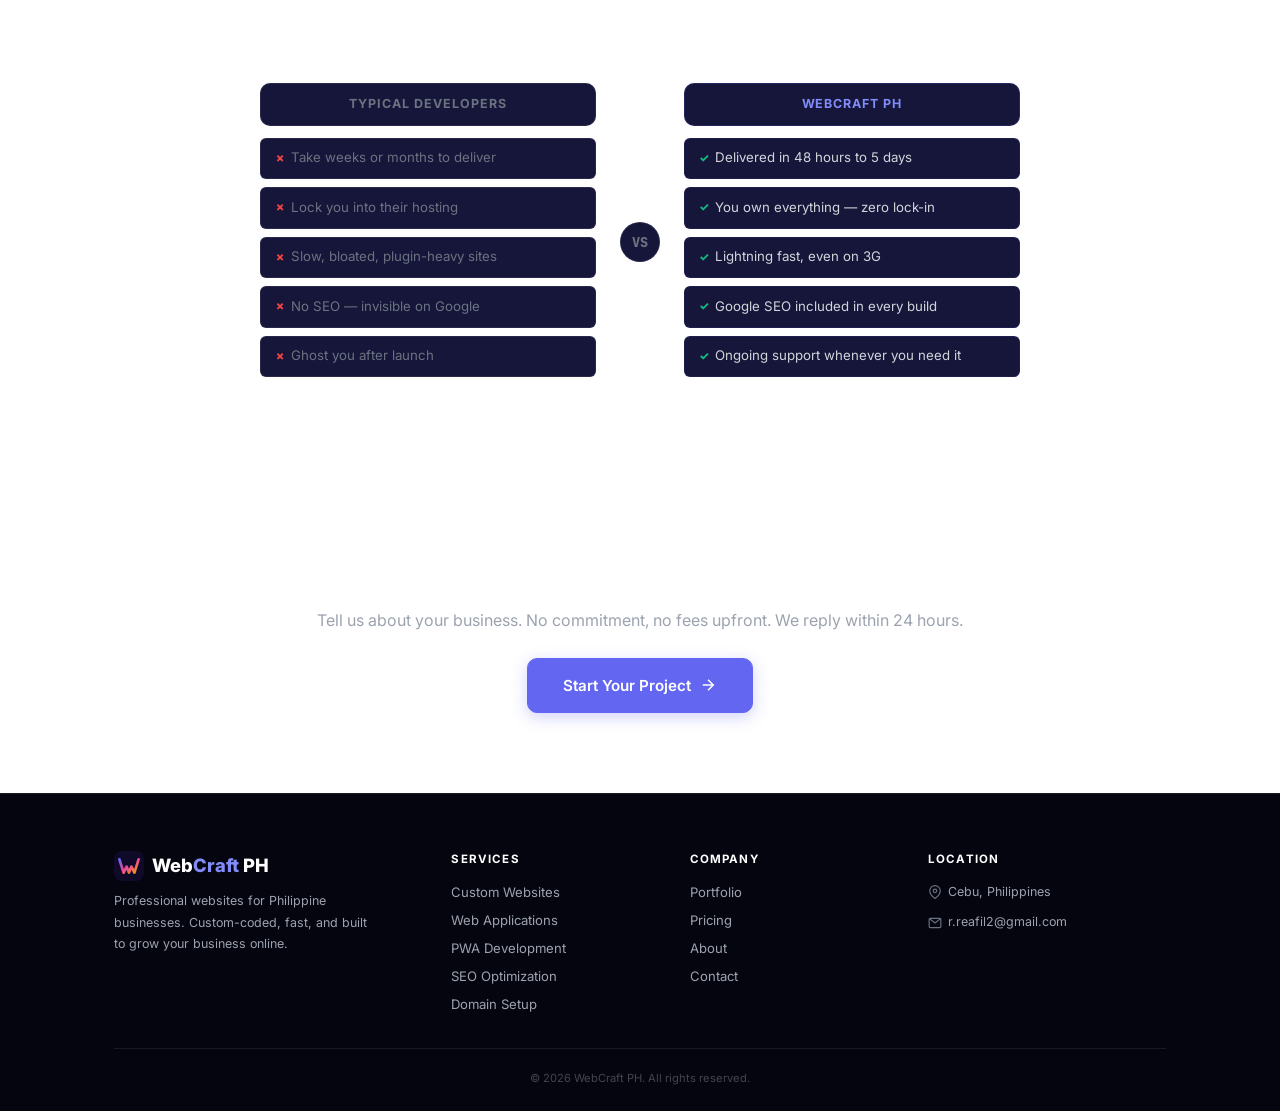
==== commit 71108ac5: "Remove the hand-coded comparison row from Why Us" ====
--- a/index.html
+++ b/index.html
@@ -516,7 +516,6 @@
             <div class="compare-grid reveal">
                 <div class="compare-col compare-them">
                     <div class="compare-header">Typical Developers</div>
-                    <div class="compare-item bad">WordPress templates that all look the same</div>
                     <div class="compare-item bad">Take weeks or months to deliver</div>
                     <div class="compare-item bad">Lock you into their hosting</div>
                     <div class="compare-item bad">Slow, bloated, plugin-heavy sites</div>
@@ -526,7 +525,6 @@
                 <div class="compare-vs">VS</div>
                 <div class="compare-col compare-us">
                     <div class="compare-header compare-header-us">WebCraft PH</div>
-                    <div class="compare-item good">Every line of code written by hand</div>
                     <div class="compare-item good">Delivered in 48 hours to 5 days</div>
                     <div class="compare-item good">You own everything — zero lock-in</div>
                     <div class="compare-item good">Lightning fast, even on 3G</div>
--- a/css/style.css
+++ b/css/style.css
@@ -117,6 +117,7 @@
 .btn-emerald{background:#16a34a;color:var(--white);border-color:#16a34a}.btn-emerald:hover{background:#15803d;transform:translateY(-2px)}
 .btn-navy{background:#1e40af;color:var(--white);border-color:#1e40af}.btn-navy:hover{background:#1e3a8a;transform:translateY(-2px)}
 .btn-terracotta{background:#c2622d;color:var(--white);border-color:#c2622d}.btn-terracotta:hover{background:#9e4e22;transform:translateY(-2px)}
+.btn-blue{background:#2563eb;color:var(--white);border-color:#2563eb}.btn-blue:hover{background:#1d4ed8;transform:translateY(-2px)}
 
 /* ========== NAV ========== */
 .nav{position:fixed;top:0;left:0;right:0;z-index:1000;padding:.75rem 0;transition:all .3s}
@@ -330,6 +331,7 @@
 .badge-emerald{background:rgba(22,163,74,0.1);color:#22c55e}.pulse-emerald{background:#22c55e}
 .badge-navy{background:rgba(30,64,175,0.12);color:#60a5fa}.pulse-navy{background:#1e40af}
 .badge-terracotta{background:rgba(194,98,45,0.12);color:#e0793d}.pulse-terracotta{background:#c2622d}
+.showcase-badge.badge-blue{background:rgba(37,99,235,0.12);color:#60a5fa}.pulse-blue{background:#2563eb}
 .showcase-info h3{font-size:1.5rem;margin-bottom:.4rem}
 .showcase-info > p{color:var(--gray);font-size:.88rem;margin-bottom:1rem;line-height:1.65}
 .feature-list{display:grid;grid-template-columns:1fr 1fr;gap:.3rem .6rem;margin-bottom:1rem}
@@ -391,14 +393,14 @@
 /* ========== COMPARISON TABLE ========== */
 .compare-grid{display:grid;grid-template-columns:1fr auto 1fr;gap:1.5rem;max-width:760px;margin:0 auto;align-items:start}
 .compare-col{display:flex;flex-direction:column;gap:.5rem}
-.compare-header{font-size:.78rem;font-weight:700;text-transform:uppercase;letter-spacing:.08em;padding:.65rem 1rem;border-radius:var(--radius-sm);margin-bottom:.2rem;text-align:center;background:rgba(255,255,255,0.03);color:var(--gray-dark);border:1px solid var(--border)}
-.compare-header-us{background:rgba(99,102,241,0.08);color:var(--primary-light);border-color:rgba(99,102,241,0.2)}
+.compare-header{font-size:.78rem;font-weight:700;text-transform:uppercase;letter-spacing:.08em;padding:.65rem 1rem;border-radius:var(--radius-sm);margin-bottom:.2rem;text-align:center;background:var(--bg-card);color:var(--gray-dark);border:1px solid var(--border)}
+.compare-header-us{background:var(--bg-card);color:var(--primary-light);border-color:rgba(99,102,241,0.2)}
 .compare-item{padding:.55rem .85rem;border-radius:var(--radius-xs);font-size:.83rem;display:flex;align-items:center;gap:.4rem}
-.compare-item.bad{background:rgba(255,255,255,0.02);color:var(--gray-dark);border:1px solid var(--border)}
+.compare-item.bad{background:var(--bg-card);color:var(--gray-dark);border:1px solid var(--border)}
 .compare-item.bad::before{content:"\2717";color:#ef4444;font-weight:800;font-size:.72rem;flex-shrink:0}
-.compare-item.good{background:rgba(99,102,241,0.04);color:var(--gray-light);border:1px solid rgba(99,102,241,0.1)}
+.compare-item.good{background:var(--bg-card);color:var(--gray-light);border:1px solid rgba(99,102,241,0.1)}
 .compare-item.good::before{content:"\2713";color:var(--green);font-weight:800;font-size:.72rem;flex-shrink:0}
-.compare-vs{font-family:var(--mono);font-size:.85rem;font-weight:800;color:var(--gray-dark);align-self:center;background:rgba(255,255,255,0.03);border:1px solid var(--border);border-radius:50%;width:40px;height:40px;display:flex;align-items:center;justify-content:center;margin-top:1.5rem}
+.compare-vs{font-family:var(--mono);font-size:.85rem;font-weight:800;color:var(--gray-dark);align-self:center;background:var(--bg-card);border:1px solid var(--border);border-radius:50%;width:40px;height:40px;display:flex;align-items:center;justify-content:center;margin-top:1.5rem}
 
 /* ========== PRICE CALCULATOR ========== */
 .calc-card{display:grid;grid-template-columns:1.3fr 1fr;gap:2.5rem;background:var(--bg-card);border:1px solid var(--border);border-radius:var(--radius);padding:2rem;max-width:800px;margin:0 auto}
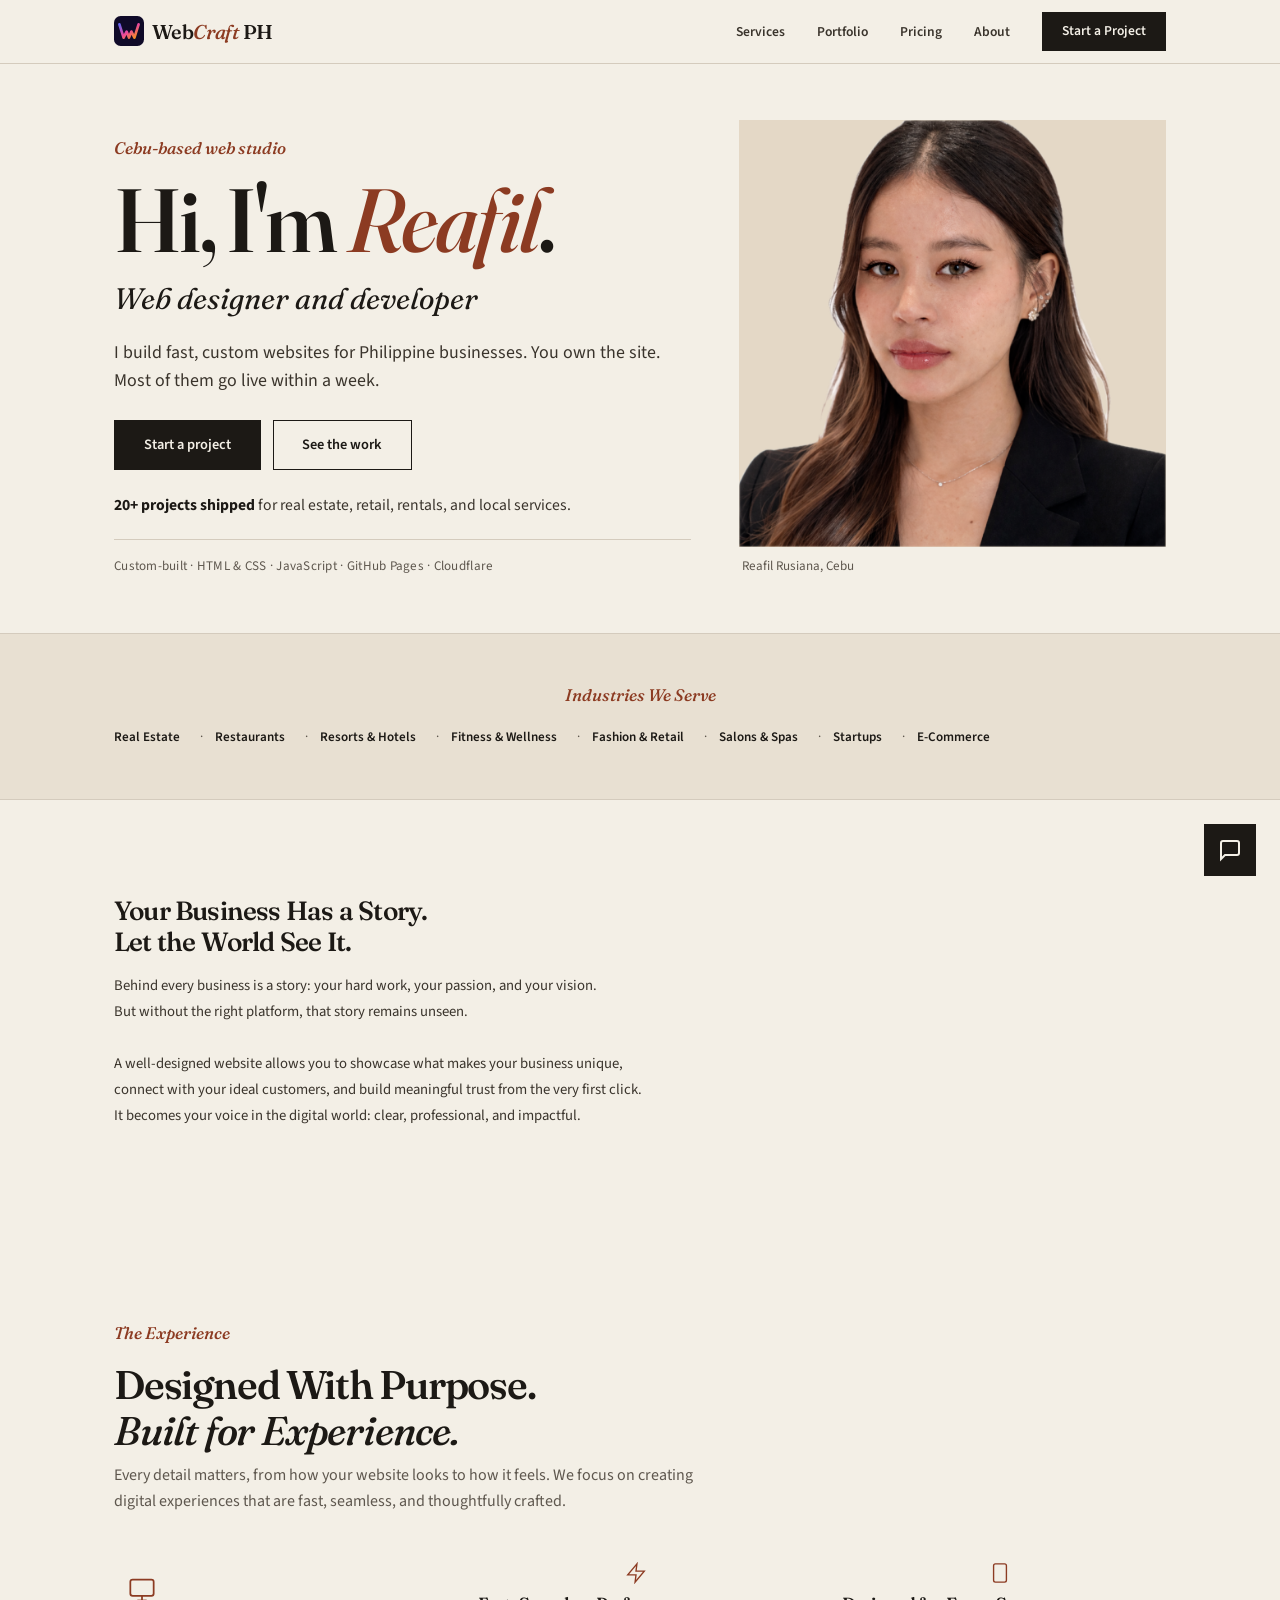
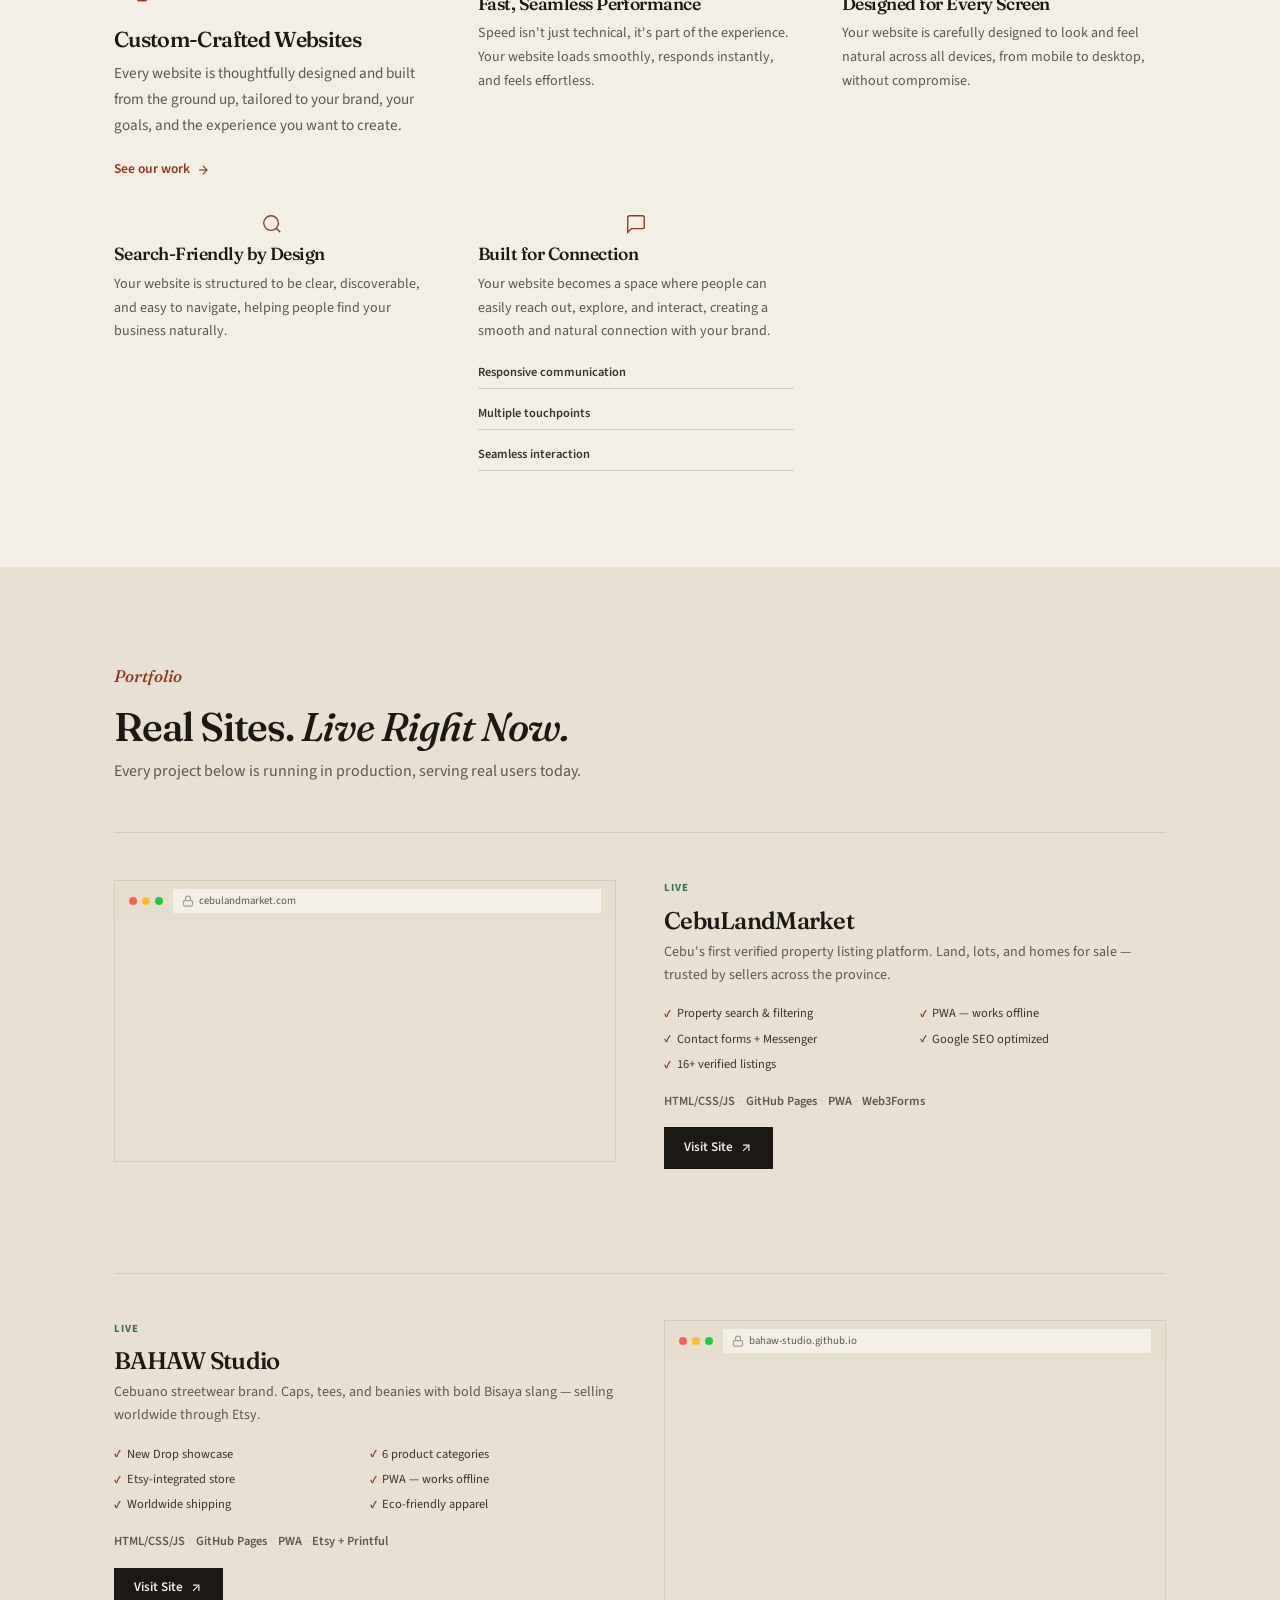
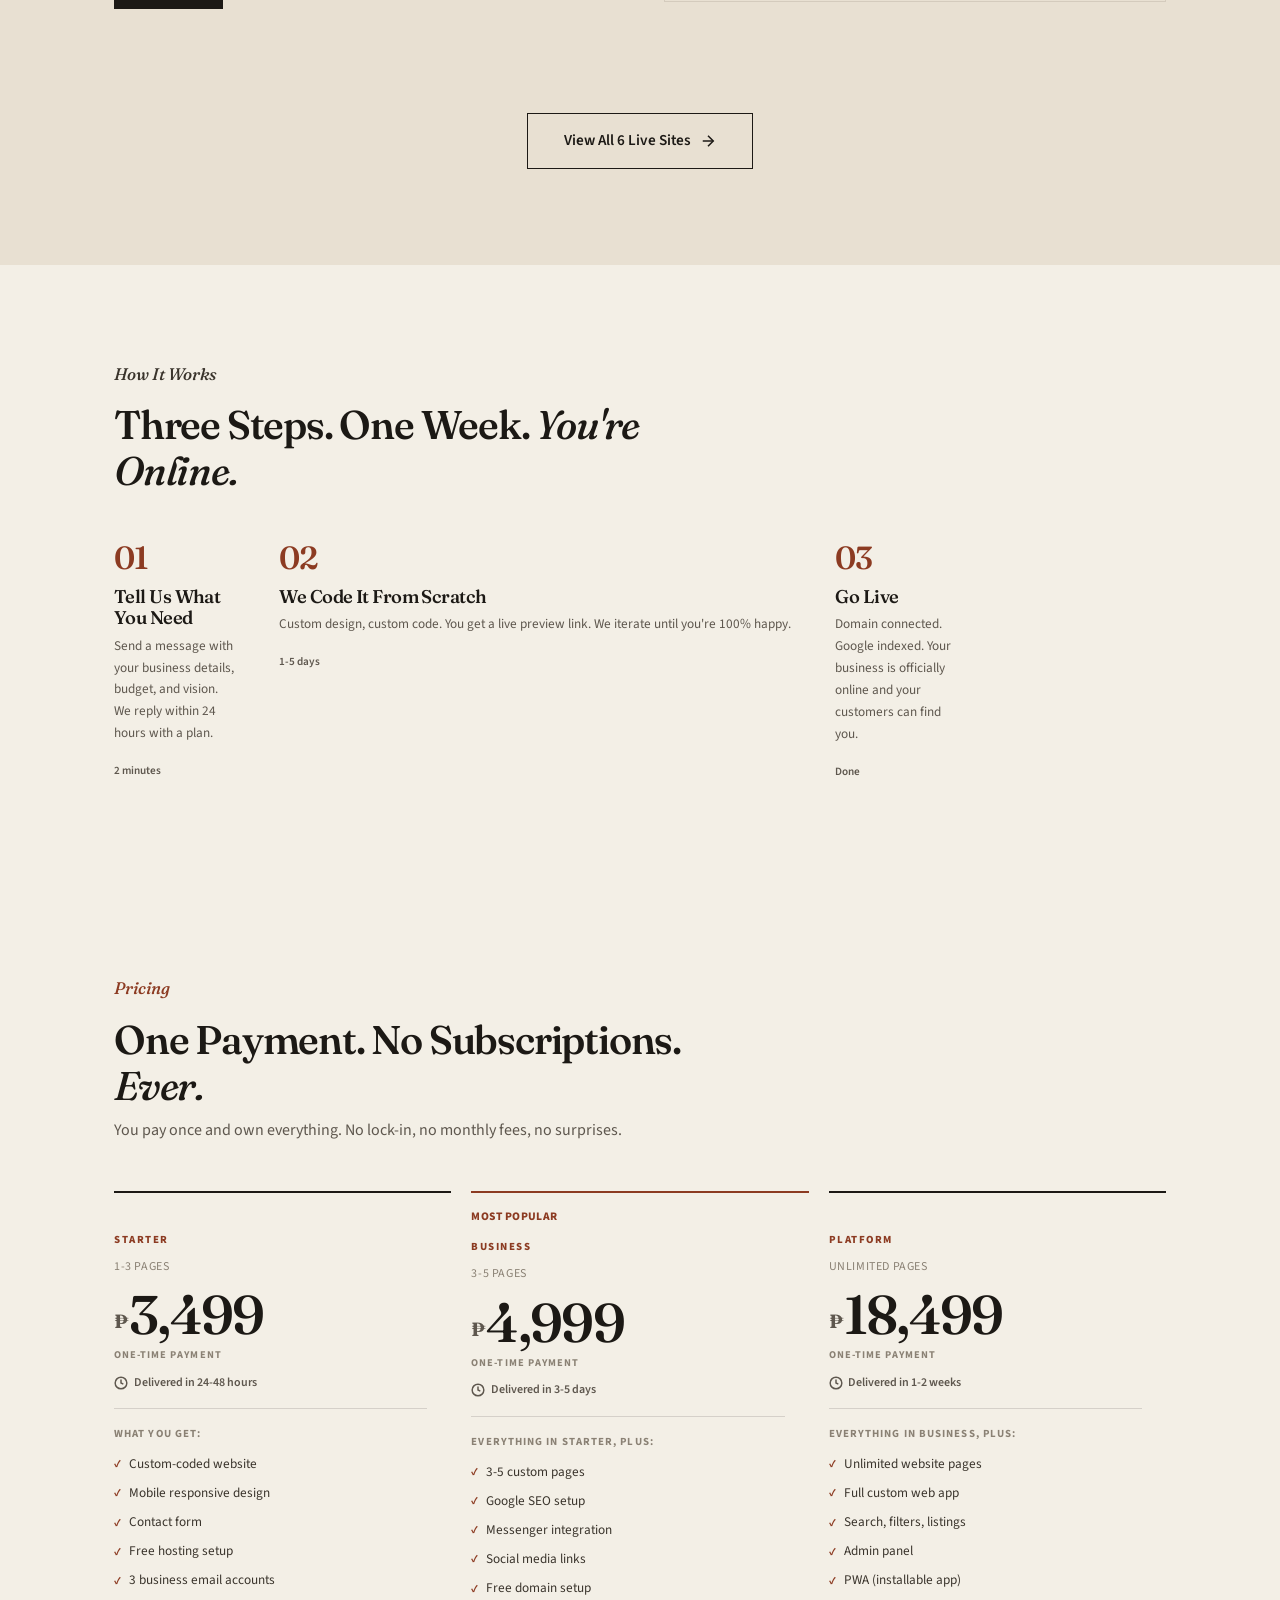
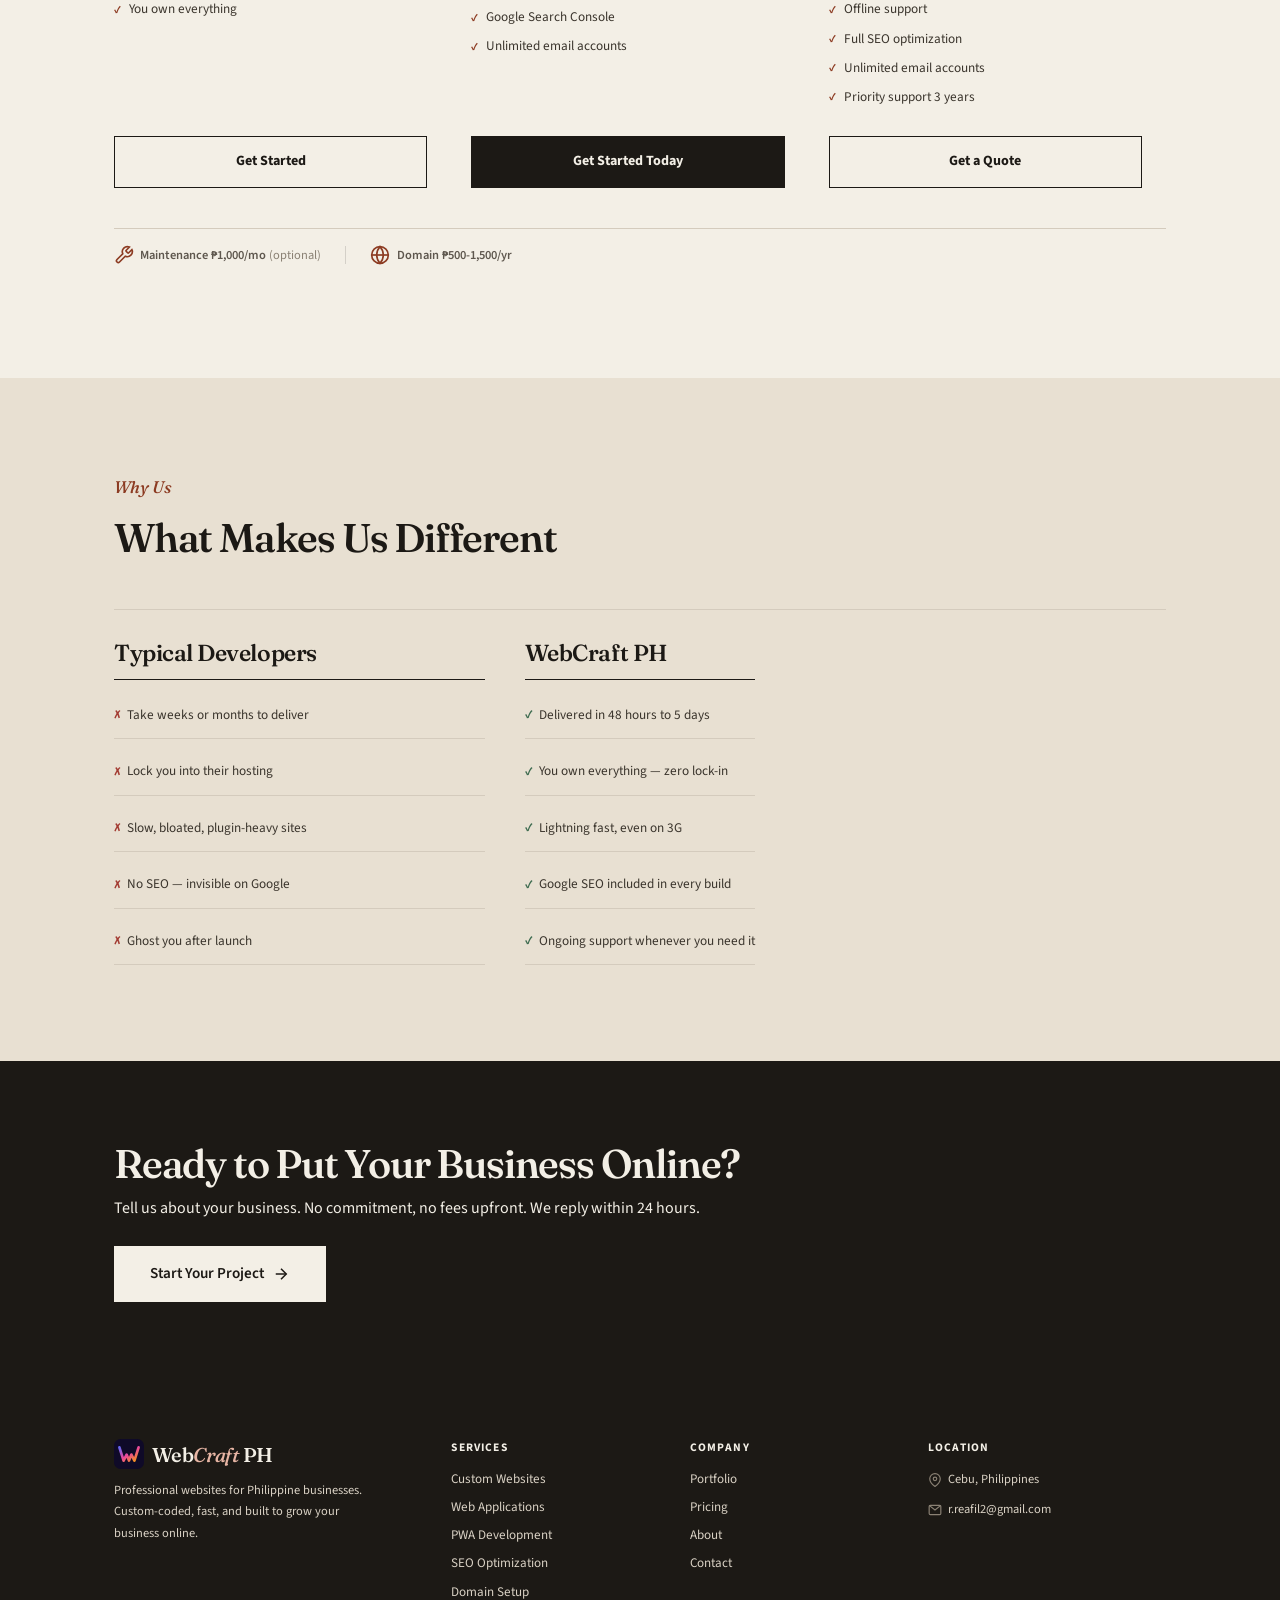
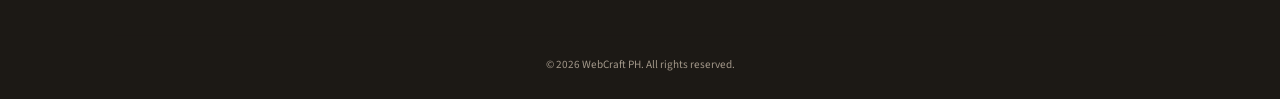
==== commit 38fc238d: "Restyle the site as a paper studio instead of a purple template Keep the portrait, mockups, and live" ====
--- a/index.html
+++ b/index.html
@@ -17,7 +17,7 @@
     <meta name="twitter:image" content="https://webcraftph.com/og-image.png?v=4">
     <link rel="preconnect" href="https://fonts.googleapis.com">
     <link rel="preconnect" href="https://fonts.gstatic.com" crossorigin>
-    <link href="https://fonts.googleapis.com/css2?family=Inter:wght@400;500;600;700;800;900&family=JetBrains+Mono:wght@400;500;700&display=swap" rel="stylesheet">
+    <link href="https://fonts.googleapis.com/css2?family=Fraunces:ital,opsz,wght@0,9..144,560;0,9..144,640;1,9..144,500&family=Source+Sans+3:ital,wght@0,400;0,600;0,700;1,400&display=swap" rel="stylesheet">
     <link rel="icon" href="/favicon.ico" sizes="32x32">
     <link rel="icon" href="images/logo.svg" type="image/svg+xml">
     <link rel="icon" type="image/png" sizes="192x192" href="/icon-192.png">
@@ -25,6 +25,7 @@
     <link rel="apple-touch-icon" sizes="180x180" href="/apple-touch-icon.png">
     <link rel="manifest" href="/site.webmanifest">
     <link rel="stylesheet" href="css/style.css">
+    <link rel="stylesheet" href="css/studio.css">
     <link rel="canonical" href="https://webcraftph.com/">
     <meta property="og:locale" content="en_PH">
     <script type="application/ld+json">
@@ -148,53 +149,24 @@
     </nav>
 
     <!-- HERO -->
-    <section class="hero hero-portrait" id="hero">
-        <div class="hp-orb hp-orb-pink"></div>
-        <div class="hp-orb hp-orb-lavender"></div>
-        <div class="hp-orb hp-orb-peach"></div>
-        <div class="container hp-inner">
-            <div class="hp-eyebrow">
-                <span>&#10216;</span> Cebu-Based Web Studio <span>&#10217;</span>
-            </div>
-            <h1 class="hp-headline">HI, IT'S ME <span class="hp-name">REAFIL!</span></h1>
-            <p class="hp-tag">Web Designer &amp; Developer</p>
-
-            <div class="hp-stage">
-                <img src="images/rea-hero.png" alt="Reafil Rusiana, founder of WebCraft PH" class="hp-portrait" loading="eager">
-
-                <div class="hp-card hp-card-left">
-                    <div class="hp-card-head">
-                        <div class="hp-avatars">
-                            <span class="hp-av hp-av-1"></span>
-                            <span class="hp-av hp-av-2"></span>
-                            <span class="hp-av hp-av-3"></span>
-                        </div>
-                        <div>
-                            <div class="hp-card-stat">20+ Projects Shipped</div>
-                            <div class="hp-card-stat-sub">Real businesses, real results</div>
-                        </div>
-                    </div>
-                    <p>Trusted to build and maintain live websites across real estate, retail, rentals, and local services.</p>
-                </div>
-
-                <div class="hp-card hp-card-right">
-                    <p>Passionate builder crafting intuitive, fast, user-friendly websites that help Philippine businesses grow online.</p>
-                    <a href="contact.html#contact" class="hp-bookcall">
-                        Book a Call
-                        <span class="hp-bookcall-icn" aria-hidden="true">
-                            <svg width="14" height="14" viewBox="0 0 24 24" fill="none" stroke="currentColor" stroke-width="2" stroke-linecap="round" stroke-linejoin="round"><path d="M22 16.92v3a2 2 0 0 1-2.18 2 19.79 19.79 0 0 1-8.63-3.07 19.5 19.5 0 0 1-6-6 19.79 19.79 0 0 1-3.07-8.67A2 2 0 0 1 4.11 2h3a2 2 0 0 1 2 1.72 12.84 12.84 0 0 0 .7 2.81 2 2 0 0 1-.45 2.11L8.09 9.91a16 16 0 0 0 6 6l1.27-1.27a2 2 0 0 1 2.11-.45 12.84 12.84 0 0 0 2.81.7A2 2 0 0 1 22 16.92z"/></svg>
-                        </span>
-                    </a>
-                </div>
-            </div>
-
-            <div class="hp-logos">
-                <span class="hp-logo">&#9633; Custom-Built</span>
-                <span class="hp-logo">&#9671; HTML &amp; CSS</span>
-                <span class="hp-logo">&#9728; JavaScript</span>
-                <span class="hp-logo">&#10022; GitHub Pages</span>
-                <span class="hp-logo">&#9737; Cloudflare</span>
-            </div>
+    <section class="hero hero-studio" id="hero">
+        <div class="container studio-hero">
+            <div class="studio-copy">
+                <p class="studio-kicker">Cebu-based web studio</p>
+                <h1>Hi, I'm <em>Reafil</em>.</h1>
+                <p class="studio-role">Web designer and developer</p>
+                <p class="studio-lead">I build fast, custom websites for Philippine businesses. You own the site. Most of them go live within a week.</p>
+                <div class="studio-actions">
+                    <a href="contact.html#contact" class="btn btn-primary">Start a project</a>
+                    <a href="work.html" class="btn btn-outline">See the work</a>
+                </div>
+                <p class="studio-meta"><strong>20+ projects shipped</strong> for real estate, retail, rentals, and local services.</p>
+                <p class="studio-tools">Custom-built · HTML &amp; CSS · JavaScript · GitHub Pages · Cloudflare</p>
+            </div>
+            <figure class="studio-portrait">
+                <img src="images/rea-hero.png" alt="Reafil Rusiana, founder of WebCraft PH" width="1040" height="1040">
+                <figcaption>Reafil Rusiana, Cebu</figcaption>
+            </figure>
         </div>
     </section>
 
--- a/css/studio.css
+++ b/css/studio.css
@@ -0,0 +1,693 @@
+/* Paper-and-ink studio look. Loaded after style.css. */
+
+:root {
+    --ink: #1c1915;
+    --paper: #f3efe6;
+    --paper-2: #e8e0d2;
+    --rule: #d4cbbd;
+    --muted: #5e574e;
+    --rust: #8c3b22;
+}
+
+body,
+body.light-mode {
+    --primary: var(--rust);
+    --primary-dark: #6d2c18;
+    --primary-light: var(--rust);
+    --accent: var(--rust);
+    --green: #3d6b4f;
+    --purple: var(--rust);
+    --orange: var(--rust);
+    --bg: var(--paper);
+    --bg-alt: var(--paper-2);
+    --bg-card: var(--paper);
+    --gray: var(--muted);
+    --gray-light: #3a342c;
+    --gray-dark: #8a8174;
+    --white: var(--ink);
+    --border: rgba(28, 25, 21, 0.14);
+    --radius: 0;
+    --radius-sm: 0;
+    --radius-xs: 0;
+    --font: "Source Sans 3", "Segoe UI", sans-serif;
+    --mono: "Source Sans 3", sans-serif;
+    background: var(--paper) !important;
+    color: #3a342c;
+    font-family: var(--font);
+}
+
+body::before,
+body::after,
+.services-glow,
+.hp-orb,
+.photo-section::before,
+.hero-portrait::before,
+.hero-portrait::after {
+    display: none !important;
+}
+
+h1, h2, h3,
+.logo,
+.p3-amount,
+.proc-num,
+.result-number,
+.calc-price,
+.compare-header {
+    font-family: "Fraunces", Georgia, serif;
+    font-weight: 560;
+    letter-spacing: -0.03em;
+    color: var(--ink);
+}
+
+h1 em, h2 em, .about-text h2 em, .about-prose h2 em {
+    font-style: italic;
+    font-weight: 500;
+    color: var(--rust);
+}
+
+a { color: var(--rust); }
+a:hover { color: #6d2c18; }
+
+.gradient-text {
+    background: none;
+    -webkit-text-fill-color: currentColor;
+    color: inherit;
+    animation: none;
+    font-style: italic;
+    font-weight: 500;
+}
+
+/* Motion that made the page feel generated */
+.reveal,
+.reveal.visible,
+.reveal.visible .proc-card,
+.reveal.visible .p3-card,
+.reveal.visible .result-card,
+.reveal.visible .bento-card,
+.about-split.reveal,
+.about-split.reveal .about-text,
+.about-split.reveal .about-image,
+.about-split.reveal.visible .about-image,
+.showcase.reveal,
+.showcase.showcase-flip.reveal {
+    opacity: 1 !important;
+    transform: none !important;
+    filter: none !important;
+    animation: none !important;
+    transition: none !important;
+}
+
+/* Nav */
+.nav,
+.nav.scrolled,
+body.light-mode .nav,
+body.light-mode .nav.scrolled {
+    background: var(--paper);
+    backdrop-filter: none;
+    border-bottom: 1px solid var(--rule);
+    box-shadow: none;
+}
+.logo { color: var(--ink); font-size: 1.25rem; }
+.logo-highlight { color: var(--rust); font-style: italic; font-weight: 500; }
+.logo-cube { border-radius: 0; }
+.nav-links a,
+body.light-mode .nav-links a { color: #3a342c; font-weight: 600; }
+.nav-links a:hover,
+.nav-links a.active,
+body.light-mode .nav-links a:hover { color: var(--rust); }
+.menu-toggle span,
+body:has(.hero-studio) .nav:not(.scrolled) .menu-toggle span { background: var(--ink); }
+.theme-toggle { display: none; }
+
+/* Buttons: one shape, no glow */
+.btn,
+.p3-btn,
+.btn-sm,
+.btn-lg {
+    border-radius: 0;
+    box-shadow: none !important;
+    font-family: var(--font);
+    letter-spacing: 0;
+}
+.btn:hover,
+.p3-btn:hover,
+.btn-primary:hover,
+.p3-featured:hover { transform: none !important; }
+.btn-primary,
+.btn-nav,
+.btn-green,
+.btn-purple,
+.btn-brown,
+.btn-cyan,
+.btn-amber,
+.btn-emerald,
+.btn-navy,
+.btn-terracotta,
+.btn-blue,
+.p3-card .btn-primary {
+    background: var(--ink) !important;
+    border-color: var(--ink) !important;
+    color: var(--paper) !important;
+}
+.btn-primary:hover,
+.btn-nav:hover,
+.btn-green:hover,
+.btn-brown:hover,
+.btn-blue:hover {
+    background: var(--rust) !important;
+    border-color: var(--rust) !important;
+}
+.btn-outline {
+    background: transparent !important;
+    color: var(--ink) !important;
+    border-color: var(--ink) !important;
+}
+.btn-outline:hover { background: var(--ink) !important; color: var(--paper) !important; }
+.p3-btn {
+    background: transparent !important;
+    color: var(--ink) !important;
+    border: 1px solid var(--ink) !important;
+}
+.p3-btn.btn-primary,
+a.btn.btn-primary.p3-btn {
+    background: var(--ink) !important;
+    color: var(--paper) !important;
+}
+
+/* Hero */
+.hero-studio {
+    padding: 7.5rem 0 3.5rem;
+    background: var(--paper);
+}
+.studio-hero {
+    display: grid;
+    grid-template-columns: 1.15fr 0.85fr;
+    gap: 3rem;
+    align-items: end;
+}
+.studio-kicker,
+.section-tag,
+.trusted-label {
+    font-family: "Fraunces", Georgia, serif;
+    font-style: italic;
+    font-weight: 500;
+    font-size: 1.05rem;
+    letter-spacing: 0;
+    text-transform: none;
+    color: var(--rust);
+    margin-bottom: 0.85rem;
+}
+.studio-copy h1 {
+    font-size: clamp(3.2rem, 7vw, 5.6rem);
+    line-height: 0.95;
+    font-weight: 560;
+    margin: 0;
+}
+.studio-role {
+    font-family: "Fraunces", Georgia, serif;
+    font-style: italic;
+    font-size: clamp(1.35rem, 2.4vw, 1.85rem);
+    color: var(--ink);
+    margin: 0.8rem 0 1rem;
+}
+.studio-lead {
+    max-width: 36rem;
+    font-size: 1.12rem;
+    line-height: 1.55;
+    color: #3a342c;
+}
+.studio-actions { display: flex; flex-wrap: wrap; gap: 0.75rem; margin: 1.6rem 0 1.4rem; }
+.studio-meta { font-size: 0.98rem; color: #3a342c; }
+.studio-meta strong { color: var(--ink); }
+.studio-tools {
+    margin-top: 1.25rem;
+    padding-top: 1rem;
+    border-top: 1px solid var(--rule);
+    font-size: 0.82rem;
+    letter-spacing: 0.02em;
+    color: var(--muted);
+}
+.studio-portrait {
+    margin: 0;
+    background: #e4d8c6;
+}
+.studio-portrait img {
+    display: block;
+    width: 100%;
+    height: auto;
+}
+.studio-portrait figcaption {
+    padding: 0.55rem 0.15rem 0;
+    font-size: 0.82rem;
+    color: var(--muted);
+    background: var(--paper);
+}
+
+/* Sections */
+.section,
+.section-alt,
+.services-section,
+.trusted-section,
+.page-banner,
+.page-banner.photo-section,
+.photo-section,
+body.light-mode .section-alt,
+body.light-mode .trusted-section {
+    background: var(--paper) !important;
+    background-image: none !important;
+}
+.section-alt,
+.trusted-section { background: var(--paper-2) !important; }
+.section-header { text-align: left; max-width: 40rem; }
+.section-header p:not(.section-tag) {
+    margin-left: 0;
+    max-width: 38rem;
+    color: var(--muted);
+}
+.photo-section .section-header h2,
+.photo-section .section-header p,
+.photo-section .contact-left h2,
+.photo-section .contact-left > p,
+.photo-section .cp,
+.photo-section .contact-link,
+.page-banner.photo-section p,
+.photo-section .about-prose h2,
+.photo-section .about-prose p,
+.photo-section .prose-emphasis p,
+.photo-section .prose-list p {
+    color: #3a342c !important;
+}
+.photo-section .section-header h2,
+.photo-section .contact-left h2,
+.page-banner h1 { color: var(--ink) !important; }
+
+.page-banner,
+.page-banner.photo-section {
+    text-align: left;
+    border-bottom: 1px solid var(--rule);
+    padding: 8rem 0 2.25rem;
+}
+
+/* Industries: words, not emoji tiles */
+.trusted-section { border-color: var(--rule); }
+.tl-icon { display: none; }
+.trusted-logos { justify-content: flex-start; gap: 0.35rem 0; }
+.trusted-logo,
+body.light-mode .trusted-logo {
+    color: var(--ink);
+    font-weight: 600;
+    padding: 0.2rem 0;
+    border-radius: 0;
+}
+.trusted-logo:not(:last-child)::after {
+    content: "·";
+    margin: 0 0.75rem;
+    color: var(--muted);
+    font-weight: 400;
+}
+.trusted-logo:hover,
+body.light-mode .trusted-logo:hover { color: var(--rust); transform: none; }
+
+/* Story block */
+.problem-card,
+body.light-mode .problem-card {
+    background: transparent !important;
+    border: 0 !important;
+    box-shadow: none !important;
+    backdrop-filter: none !important;
+    text-align: left;
+    max-width: 40rem;
+    margin: 0;
+    padding: 0;
+    border-radius: 0 !important;
+}
+.problem-card p { margin: 0; max-width: 38rem; color: #3a342c; }
+
+/* Services */
+.exp-grid { gap: 2rem 2.5rem; }
+.exp-card,
+.exp-card:nth-child(n),
+.exp-hero,
+.exp-wide,
+body.light-mode .exp-card,
+body.light-mode .exp-hero {
+    background: transparent !important;
+    border: 0 !important;
+    border-radius: 0 !important;
+    box-shadow: none !important;
+    backdrop-filter: none !important;
+    transform: none !important;
+    padding: 0 0.5rem 0 0;
+}
+.exp-card::before { display: none !important; }
+.exp-card:hover { transform: none !important; box-shadow: none !important; }
+.exp-icon-wrap,
+.exp-icon-cyan,
+.exp-icon-purple,
+.exp-icon-green,
+.exp-icon-warm {
+    width: auto;
+    height: auto;
+    margin-bottom: 0.6rem;
+    padding: 0;
+    background: none !important;
+    border: 0 !important;
+    border-radius: 0;
+    color: var(--rust);
+}
+.exp-hero { grid-row: auto; }
+.exp-wide { grid-column: auto !important; }
+.exp-wide-inner { grid-template-columns: 1fr !important; gap: 0.75rem; }
+.exp-grid { align-items: start; }
+.exp-tags span,
+body.light-mode .exp-tags span {
+    background: transparent;
+    border: 0;
+    border-bottom: 1px solid var(--rule);
+    border-radius: 0;
+    text-align: left;
+    padding: 0.35rem 0;
+    color: #3a342c;
+}
+.exp-link { color: var(--rust); }
+
+/* Work */
+.showcase,
+body.light-mode .showcase {
+    background: transparent !important;
+    border: 0 !important;
+    border-top: 1px solid var(--rule) !important;
+    border-radius: 0 !important;
+    box-shadow: none !important;
+    padding: 2.5rem 0;
+}
+.showcase:hover { box-shadow: none; border-color: var(--rule); }
+.browser-mock {
+    border-radius: 0;
+    box-shadow: none;
+    border: 1px solid var(--rule);
+}
+.bm-bar { background: #e6dece; }
+.bm-url {
+    background: var(--paper);
+    color: var(--muted);
+    border-radius: 0;
+    font-family: var(--font);
+}
+.showcase-badge,
+.badge-green, .badge-purple, .badge-brown, .badge-cyan,
+.badge-amber, .badge-emerald, .badge-navy, .badge-terracotta,
+.showcase-badge.badge-blue {
+    background: transparent !important;
+    color: #3d6b4f !important;
+    border-radius: 0;
+    padding: 0;
+}
+.badge-pulse { display: none; }
+.tech-stack span {
+    background: transparent;
+    border: 0;
+    border-radius: 0;
+    color: var(--muted);
+    padding: 0;
+    font-family: var(--font);
+    font-size: 0.78rem;
+    font-weight: 600;
+}
+.tech-stack span:not(:last-child)::after { content: "  ·"; color: var(--rule); }
+.fl-check { color: var(--rust); }
+.mockup-card,
+body.light-mode .mockup-card {
+    background: transparent !important;
+    border: 0 !important;
+    border-radius: 0 !important;
+    box-shadow: none !important;
+}
+.mockup-card:hover,
+.mockup-card:hover img { transform: none; box-shadow: none; }
+.mockup-card img { border: 1px solid var(--rule); }
+.mockup-badge {
+    background: var(--paper);
+    color: var(--ink);
+    border-radius: 0;
+    backdrop-filter: none;
+}
+.about-image,
+body.light-mode .about-image {
+    border-radius: 0 !important;
+    box-shadow: none !important;
+    animation: none !important;
+    background: transparent !important;
+    border: 0 !important;
+}
+.about-image img { border: 1px solid var(--rule); }
+
+/* Process, pricing, compare */
+.proc-card,
+.result-card,
+.p3-card,
+.p3-featured,
+body.light-mode .proc-card,
+body.light-mode .result-card,
+body.light-mode .p3-card,
+body.light-mode .p3-featured,
+.photo-section .proc-card,
+.photo-section .result-card,
+.photo-section .problem-card {
+    background: transparent !important;
+    border: 0 !important;
+    border-radius: 0 !important;
+    box-shadow: none !important;
+    backdrop-filter: none !important;
+    transform: none !important;
+}
+.proc-card { padding: 0 1.25rem 0 0; text-align: left; }
+.proc-arrow { display: none; }
+.process-cards { max-width: none; gap: 1.5rem; }
+.proc-num { opacity: 1; color: var(--rust); font-size: 2rem; }
+.proc-tag {
+    background: transparent;
+    border: 0;
+    border-radius: 0;
+    padding: 0;
+    color: var(--muted);
+}
+.proc-card:hover, .result-card:hover { transform: none; border-color: transparent; }
+
+.p3-grid { align-items: stretch; }
+.p3-card, .p3-featured {
+    border-top: 2px solid var(--ink) !important;
+    text-align: left;
+    padding: 0 1.5rem 0 0;
+    display: flex;
+    flex-direction: column;
+}
+.p3-list { flex: 1; }
+.p3-btn { margin-top: auto; }
+.p3-featured { border-top-color: var(--rust) !important; }
+.p3-color-bar { display: none; }
+.p3-pop-label {
+    position: static;
+    transform: none;
+    background: none;
+    color: var(--rust);
+    padding: 0.85rem 0 0;
+    letter-spacing: 0.04em;
+    font-size: 0.72rem;
+    display: block;
+    width: auto;
+    right: auto;
+    top: auto;
+    height: auto;
+}
+.p3-card:not(.p3-featured)::before {
+    content: "";
+    display: block;
+    height: 1.55rem;
+}
+.p3-badge,
+.badge-blue, .badge-indigo, .badge-teal {
+    background: none;
+    border: 0;
+    border-radius: 0;
+    padding: 0.8rem 0 0;
+    color: var(--rust);
+}
+.p3-amount, .p3-amount-featured,
+body.light-mode .p3-featured .p3-amount { color: var(--ink) !important; }
+.p3-peso { font-family: "Fraunces", Georgia, serif; color: var(--muted); }
+.p3-delivery {
+    background: none;
+    border: 0;
+    border-radius: 0;
+    padding: 0;
+    color: var(--muted);
+}
+.p3-check, .check-blue, .check-indigo, .check-teal {
+    background: none;
+    border: 0;
+    border-radius: 0;
+    color: var(--rust);
+    width: auto;
+    height: auto;
+}
+.p3-list li,
+body.light-mode .p3-featured .p3-list li,
+body.light-mode .p3-featured .p3-includes { color: #3a342c !important; }
+.p3-guarantee,
+body.light-mode .p3-guarantee {
+    background: transparent;
+    border: 0;
+    border-top: 1px solid var(--rule);
+    border-radius: 0;
+    justify-content: flex-start;
+    padding-left: 0;
+}
+.p3-g-item svg { color: var(--rust); }
+
+.compare-grid {
+    max-width: none;
+    gap: 2.5rem;
+    border-top: 1px solid var(--rule);
+    padding-top: 0.5rem;
+}
+.compare-vs { display: none; }
+.compare-header,
+.compare-header-us,
+body.light-mode .compare-header {
+    background: transparent;
+    border: 0;
+    border-bottom: 1px solid var(--ink);
+    border-radius: 0;
+    text-align: left;
+    text-transform: none;
+    letter-spacing: -0.02em;
+    font-size: 1.45rem;
+    padding: 1rem 0 0.4rem;
+    color: var(--ink);
+}
+.compare-item,
+.compare-item.bad,
+.compare-item.good,
+body.light-mode .compare-item.bad,
+body.light-mode .compare-item.good {
+    background: transparent !important;
+    border: 0 !important;
+    border-bottom: 1px solid var(--rule) !important;
+    border-radius: 0 !important;
+    color: #3a342c !important;
+    padding: 0.8rem 0;
+}
+.compare-item.bad::before { color: #a33b32; }
+.compare-item.good::before { color: #3d6b4f; }
+
+.result-card { text-align: left; border-top: 1px solid var(--rule) !important; padding: 1.1rem 1rem 0 0; }
+.result-number { color: var(--rust); }
+.result-label { color: var(--ink); }
+
+/* Calculator and contact */
+.calc-card,
+.calc-result,
+.contact-right,
+body.light-mode .calc-card,
+body.light-mode .contact-right,
+.photo-section .contact-right {
+    background: transparent !important;
+    border: 1px solid var(--rule) !important;
+    border-radius: 0 !important;
+    box-shadow: none !important;
+    backdrop-filter: none !important;
+}
+.calc-result { border: 0 !important; background: var(--paper-2) !important; }
+.calc-price { color: var(--ink); }
+.calc-range { background: var(--rule); height: 2px; }
+.calc-range::-webkit-slider-thumb { background: var(--rust); }
+.form-group label,
+.calc-group label { color: var(--ink); }
+.form-group input,
+.form-group textarea,
+body.light-mode .form-group input,
+body.light-mode .form-group textarea {
+    background: #fff !important;
+    color: var(--ink) !important;
+    border: 1px solid var(--rule) !important;
+    border-radius: 0 !important;
+    box-shadow: none !important;
+}
+.form-group input:focus,
+.form-group textarea:focus { border-color: var(--ink) !important; }
+.contact-link, .photo-section .contact-link { color: var(--rust) !important; }
+.cp-dot { background: var(--rust); border-radius: 0; }
+.prose-emphasis p,
+.prose-highlight,
+body.light-mode .prose-emphasis p,
+body.light-mode .prose-highlight { color: var(--ink); }
+.prose-list p::before { border-radius: 0; background: var(--rust); }
+
+.cta-banner {
+    background: var(--ink) !important;
+    text-align: left;
+}
+.cta-banner h2,
+.cta-banner p { color: var(--paper) !important; }
+.cta-banner .btn-primary {
+    background: var(--paper) !important;
+    color: var(--ink) !important;
+    border-color: var(--paper) !important;
+}
+.cta-banner .btn-primary:hover { background: #fff !important; }
+
+.float-chat {
+    border-radius: 0;
+    background: var(--ink);
+    color: var(--paper);
+    box-shadow: none;
+}
+.float-chat:hover { background: var(--rust); color: var(--paper); box-shadow: none; transform: none; }
+
+.footer {
+    background: var(--ink) !important;
+    color: #d9d1c4 !important;
+    border-top: 0;
+}
+.footer h4,
+.footer .logo,
+.footer .logo-text { color: var(--paper) !important; }
+.footer .logo-highlight { color: #e7b5a4; }
+.footer a,
+.footer-address,
+.footer-brand p { color: #d9d1c4 !important; }
+.footer a:hover { color: #fff !important; }
+.footer-bottom p { color: #a3988a !important; opacity: 1; }
+.footer-dti { background: transparent; border-color: rgba(243, 239, 230, 0.2); }
+
+.faq-q,
+body.light-mode .faq-q { background: transparent; color: var(--ink); }
+.faq-item,
+body.light-mode .faq-item { border-color: var(--rule); border-radius: 0; }
+
+@media (max-width: 900px) {
+    .studio-hero { grid-template-columns: 1fr; gap: 2rem; }
+    .studio-portrait { max-width: 420px; }
+    .exp-hero { grid-row: auto; }
+    .exp-wide { grid-column: auto !important; }
+    .process-cards { grid-template-columns: 1fr; }
+    .compare-grid { grid-template-columns: 1fr; }
+}
+@media (max-width: 768px) {
+    .nav-links,
+    body.light-mode .nav-links {
+        background: var(--paper) !important;
+        border-bottom: 1px solid var(--rule);
+        align-items: flex-start;
+        box-shadow: 0 16px 28px rgba(28, 25, 21, 0.06);
+        padding: 0.5rem 1.5rem 1.25rem;
+    }
+    .nav-links .btn { width: auto; }
+    .exp-grid { grid-template-columns: 1fr; }
+    .exp-wide { grid-column: auto; }
+    .hero-studio { padding-top: 6rem; }
+    .studio-copy h1 { font-size: 3.1rem; }
+    .p3-grid { max-width: none; }
+    .trusted-logos { justify-content: flex-start; }
+}
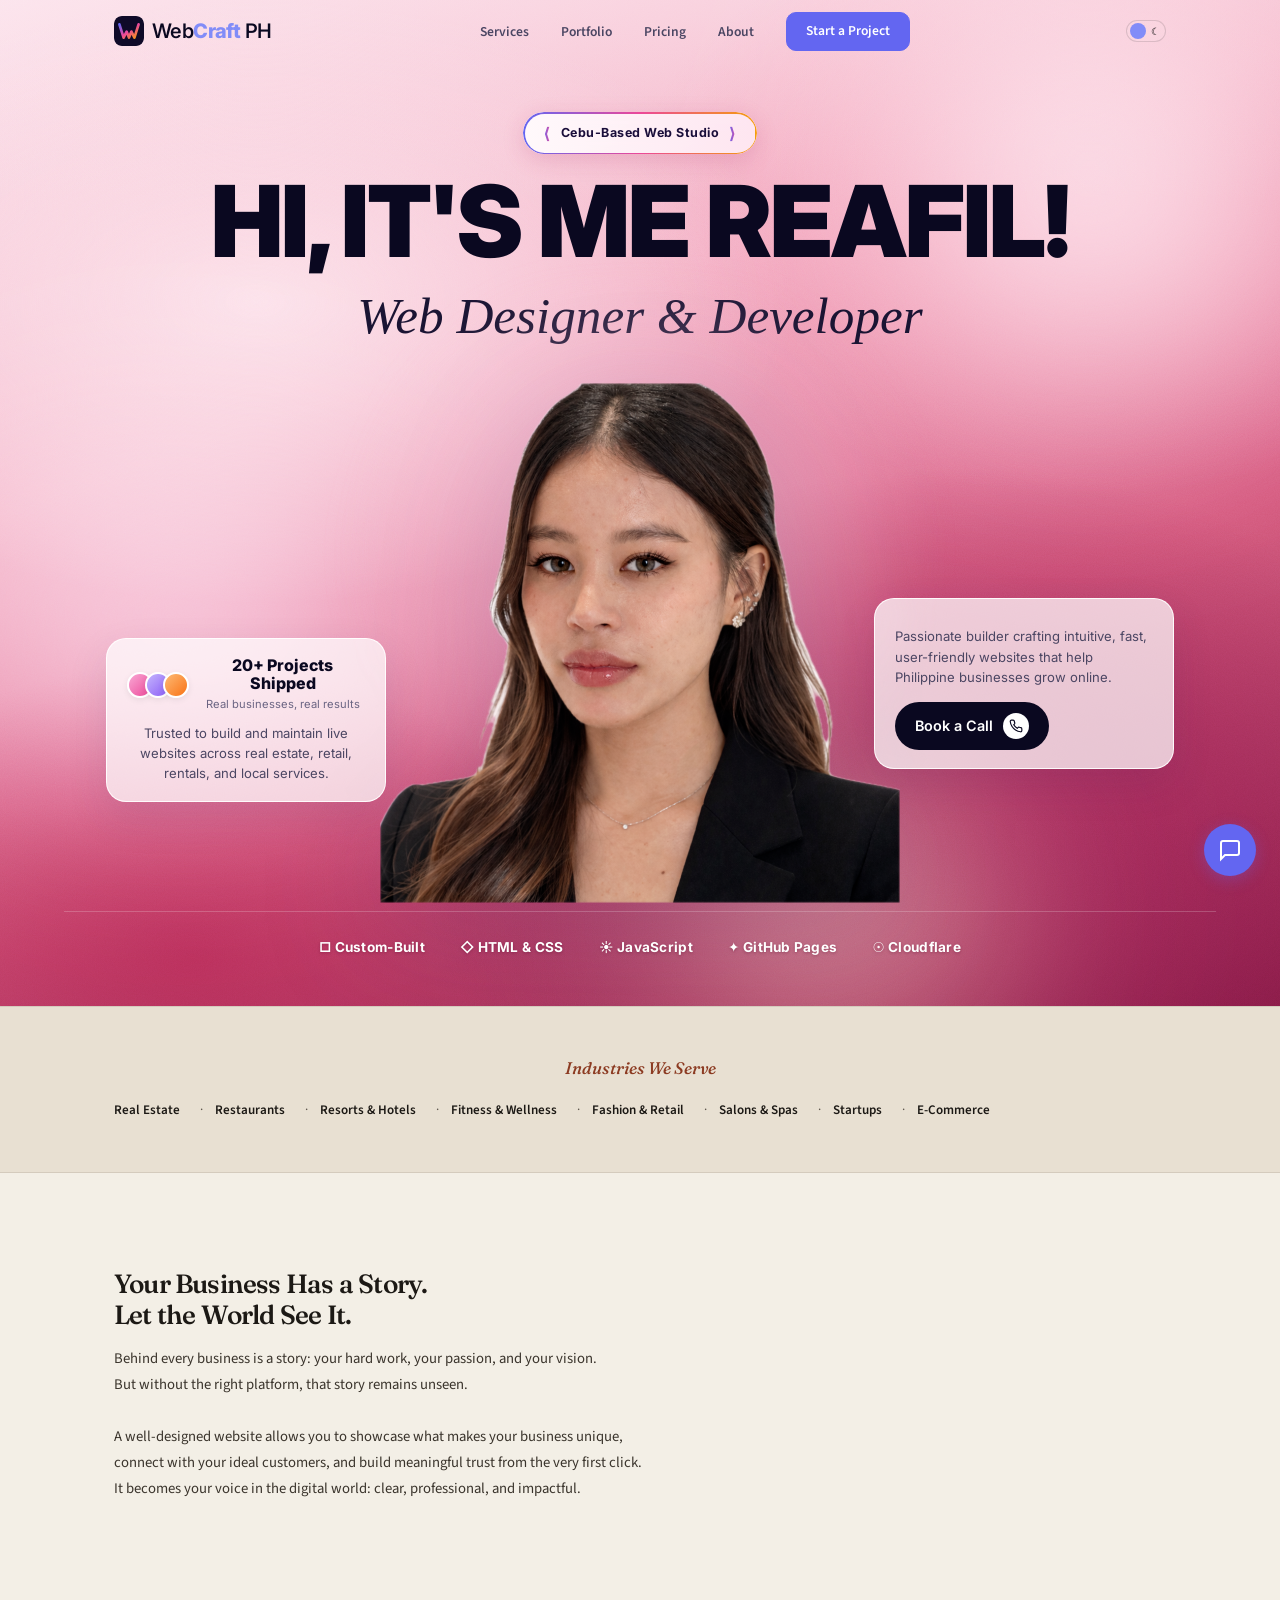
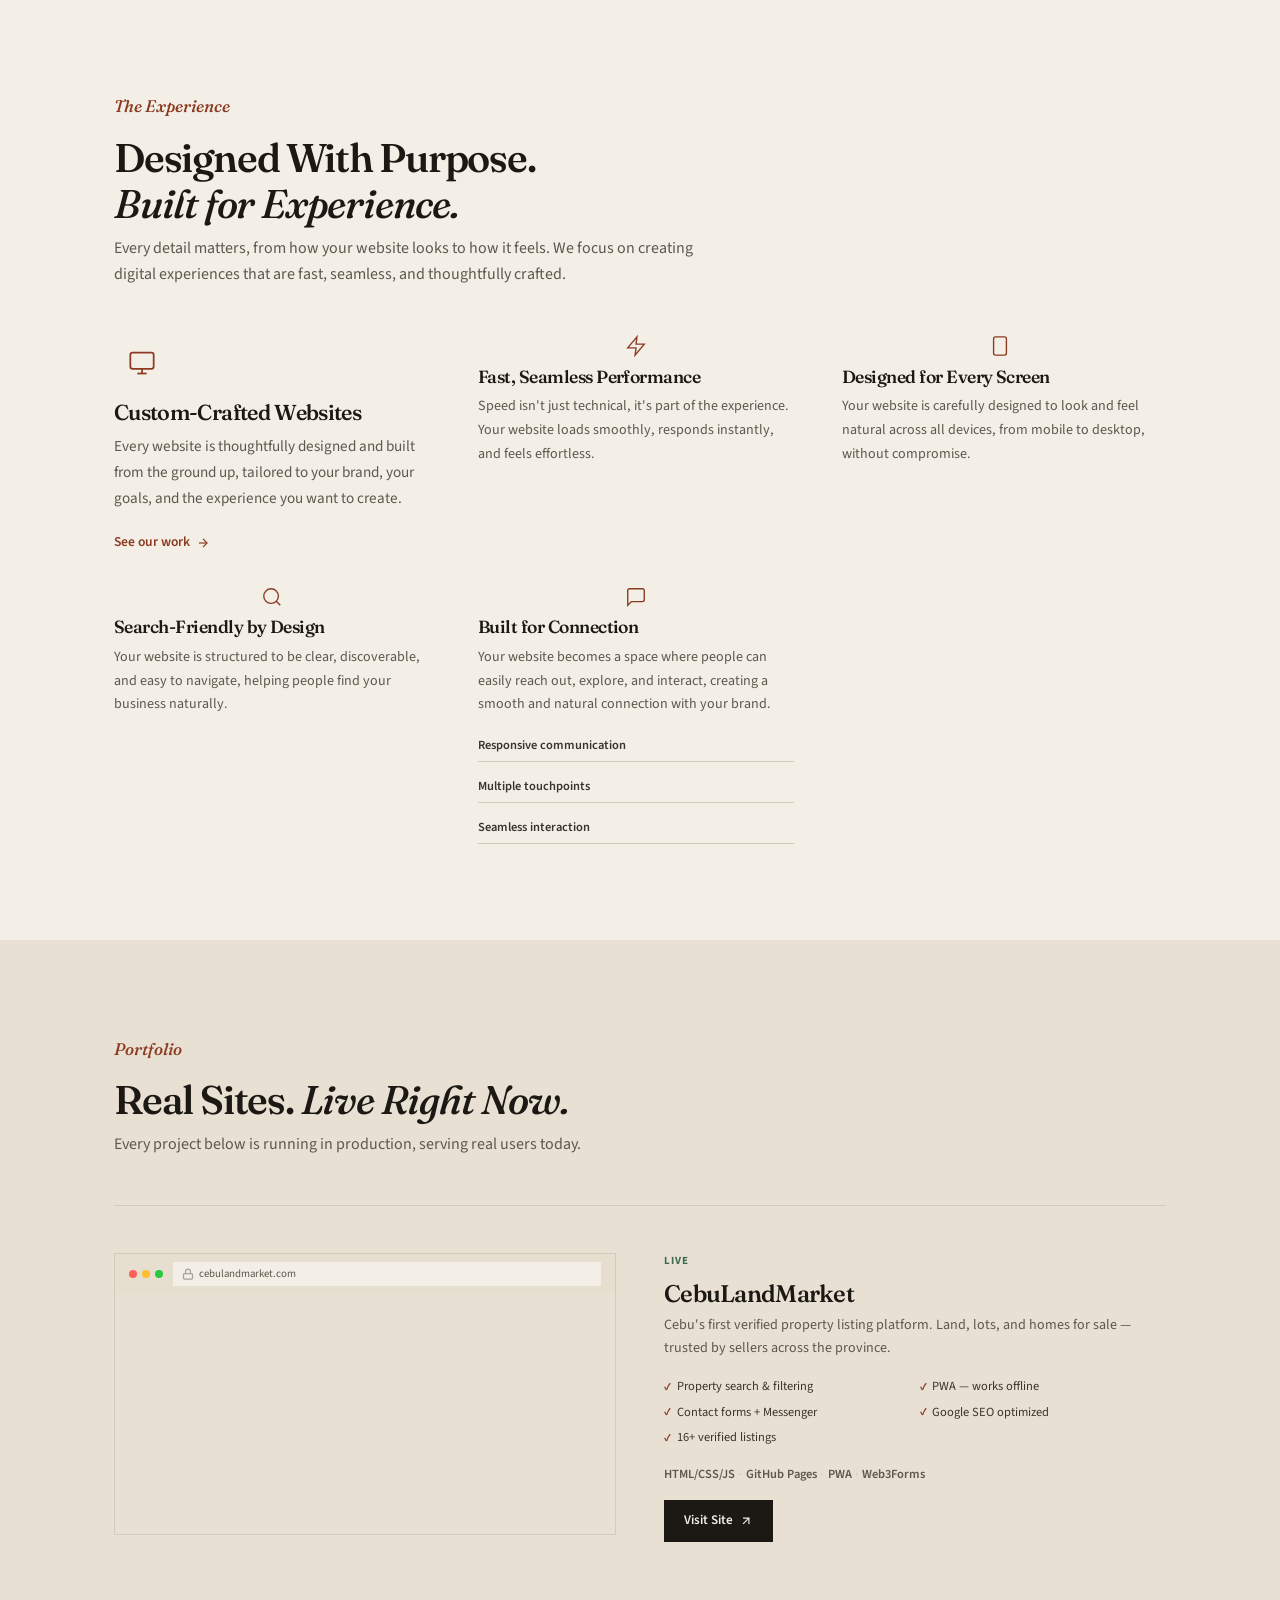
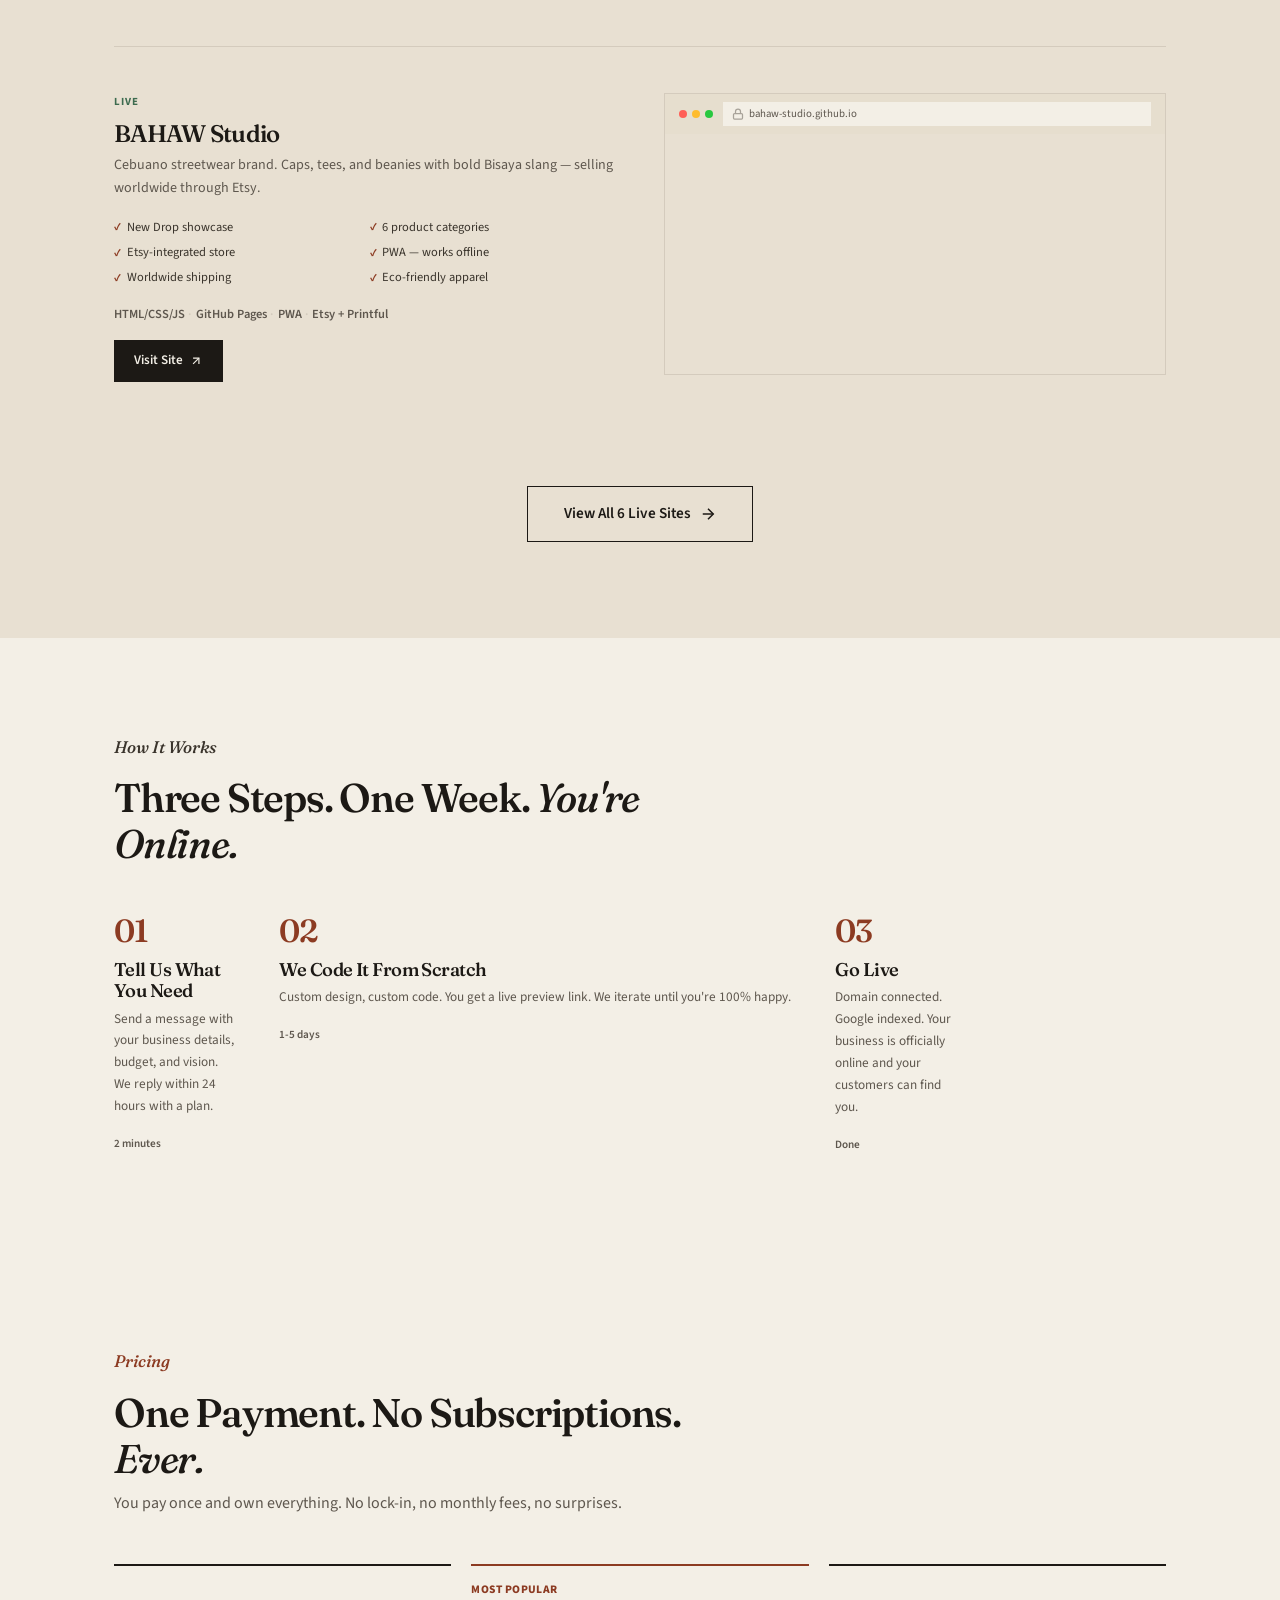
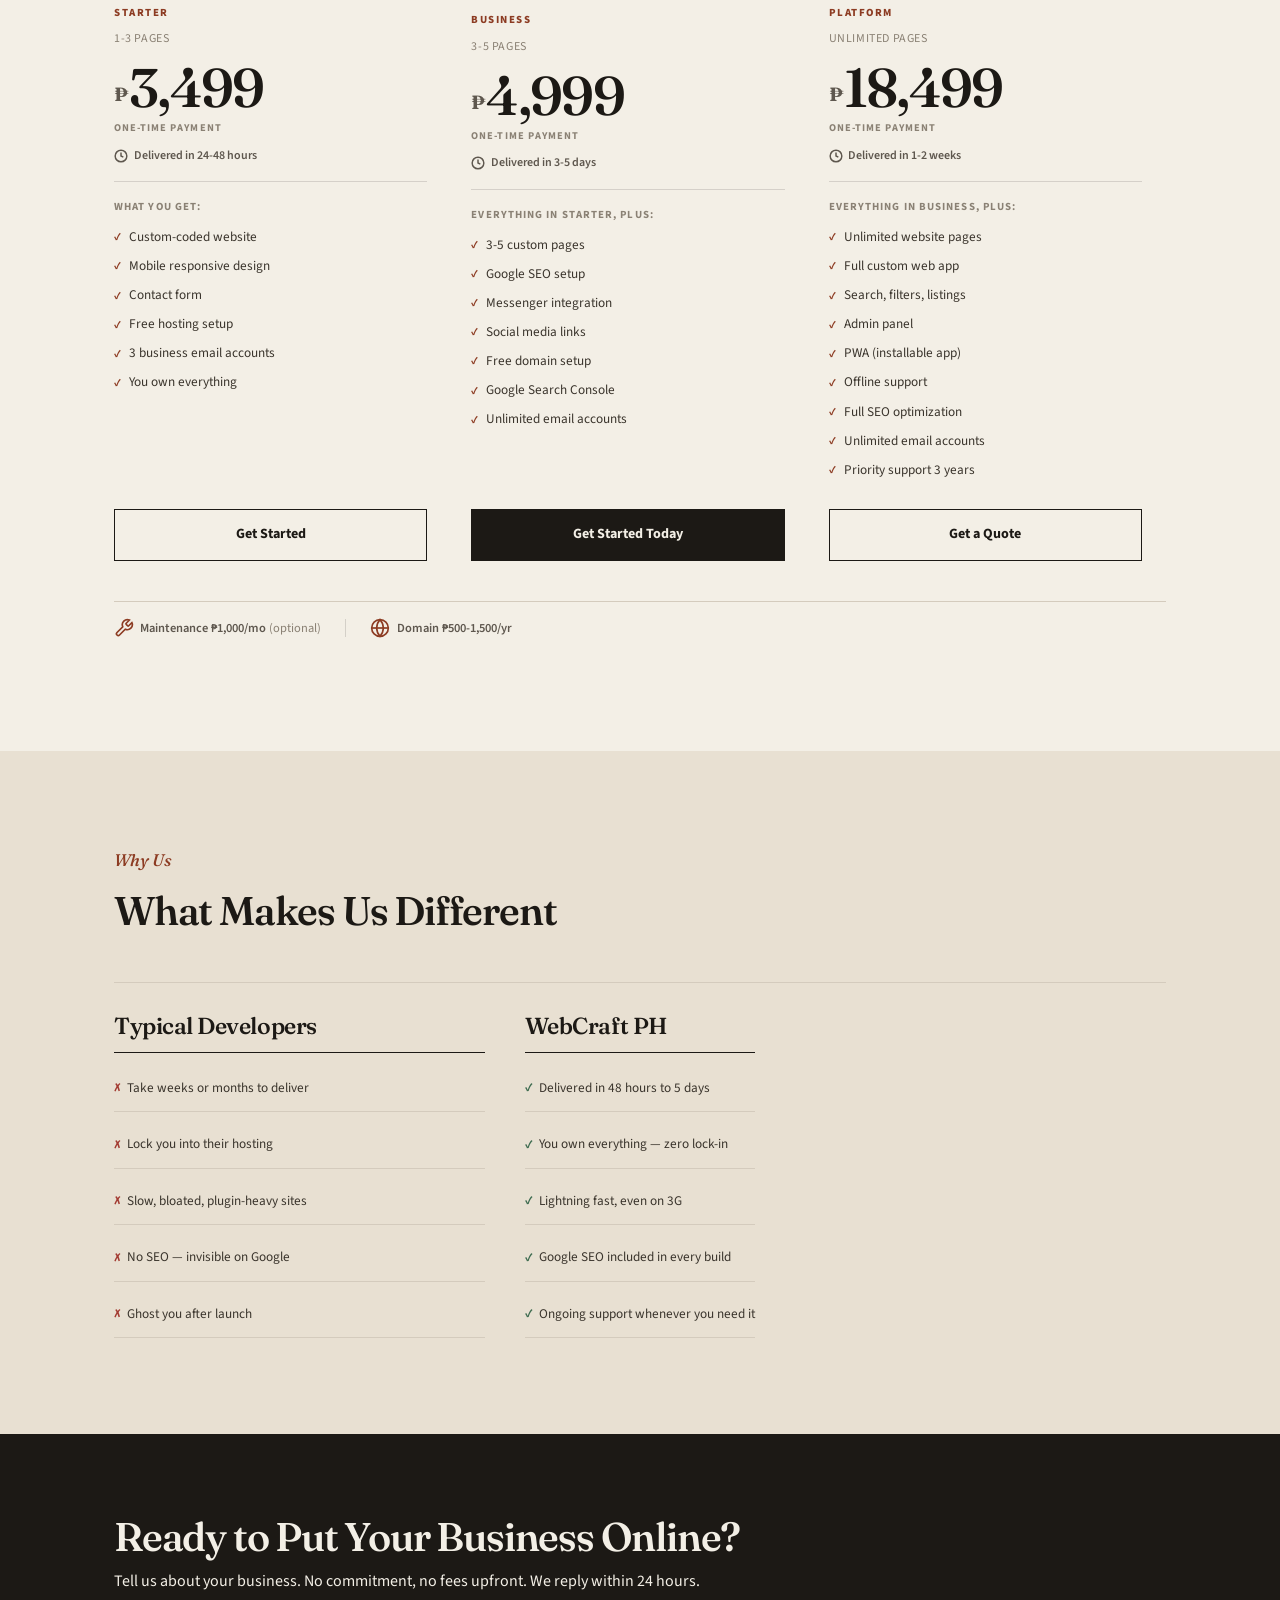
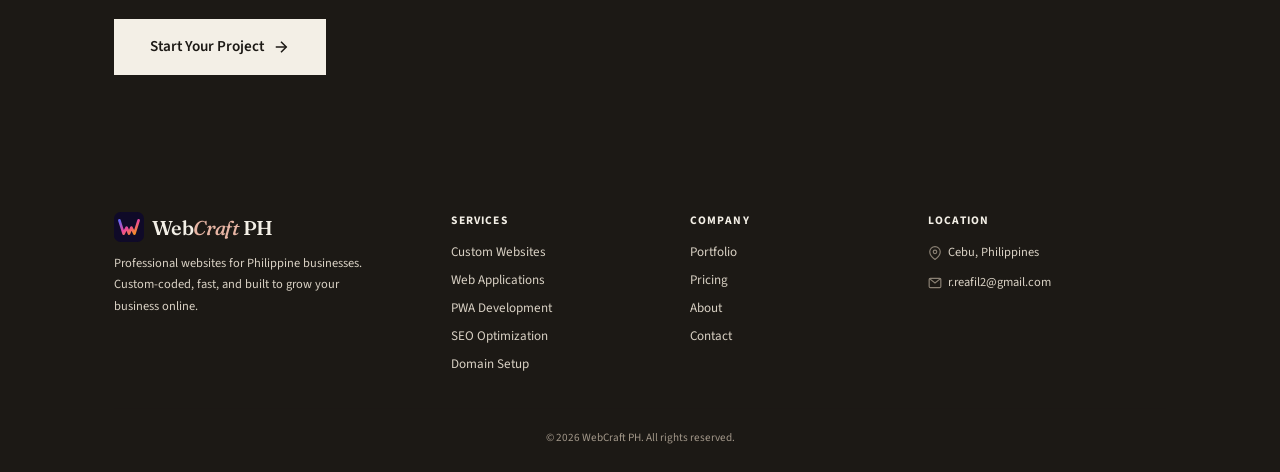
==== commit 3d1baacc: "Restore the original homepage hero The paper redesign stays on the rest of the site. The opening por" ====
--- a/index.html
+++ b/index.html
@@ -17,7 +17,7 @@
     <meta name="twitter:image" content="https://webcraftph.com/og-image.png?v=4">
     <link rel="preconnect" href="https://fonts.googleapis.com">
     <link rel="preconnect" href="https://fonts.gstatic.com" crossorigin>
-    <link href="https://fonts.googleapis.com/css2?family=Fraunces:ital,opsz,wght@0,9..144,560;0,9..144,640;1,9..144,500&family=Source+Sans+3:ital,wght@0,400;0,600;0,700;1,400&display=swap" rel="stylesheet">
+    <link href="https://fonts.googleapis.com/css2?family=Fraunces:ital,opsz,wght@0,9..144,560;0,9..144,640;1,9..144,500&family=Inter:wght@400;700;800;900&family=Source+Sans+3:ital,wght@0,400;0,600;0,700;1,400&display=swap" rel="stylesheet">
     <link rel="icon" href="/favicon.ico" sizes="32x32">
     <link rel="icon" href="images/logo.svg" type="image/svg+xml">
     <link rel="icon" type="image/png" sizes="192x192" href="/icon-192.png">
@@ -149,24 +149,53 @@
     </nav>
 
     <!-- HERO -->
-    <section class="hero hero-studio" id="hero">
-        <div class="container studio-hero">
-            <div class="studio-copy">
-                <p class="studio-kicker">Cebu-based web studio</p>
-                <h1>Hi, I'm <em>Reafil</em>.</h1>
-                <p class="studio-role">Web designer and developer</p>
-                <p class="studio-lead">I build fast, custom websites for Philippine businesses. You own the site. Most of them go live within a week.</p>
-                <div class="studio-actions">
-                    <a href="contact.html#contact" class="btn btn-primary">Start a project</a>
-                    <a href="work.html" class="btn btn-outline">See the work</a>
-                </div>
-                <p class="studio-meta"><strong>20+ projects shipped</strong> for real estate, retail, rentals, and local services.</p>
-                <p class="studio-tools">Custom-built · HTML &amp; CSS · JavaScript · GitHub Pages · Cloudflare</p>
-            </div>
-            <figure class="studio-portrait">
-                <img src="images/rea-hero.png" alt="Reafil Rusiana, founder of WebCraft PH" width="1040" height="1040">
-                <figcaption>Reafil Rusiana, Cebu</figcaption>
-            </figure>
+    <section class="hero hero-portrait" id="hero">
+        <div class="hp-orb hp-orb-pink"></div>
+        <div class="hp-orb hp-orb-lavender"></div>
+        <div class="hp-orb hp-orb-peach"></div>
+        <div class="container hp-inner">
+            <div class="hp-eyebrow">
+                <span>&#10216;</span> Cebu-Based Web Studio <span>&#10217;</span>
+            </div>
+            <h1 class="hp-headline">HI, IT'S ME <span class="hp-name">REAFIL!</span></h1>
+            <p class="hp-tag">Web Designer &amp; Developer</p>
+
+            <div class="hp-stage">
+                <img src="images/rea-hero.png" alt="Reafil Rusiana, founder of WebCraft PH" class="hp-portrait" loading="eager">
+
+                <div class="hp-card hp-card-left">
+                    <div class="hp-card-head">
+                        <div class="hp-avatars">
+                            <span class="hp-av hp-av-1"></span>
+                            <span class="hp-av hp-av-2"></span>
+                            <span class="hp-av hp-av-3"></span>
+                        </div>
+                        <div>
+                            <div class="hp-card-stat">20+ Projects Shipped</div>
+                            <div class="hp-card-stat-sub">Real businesses, real results</div>
+                        </div>
+                    </div>
+                    <p>Trusted to build and maintain live websites across real estate, retail, rentals, and local services.</p>
+                </div>
+
+                <div class="hp-card hp-card-right">
+                    <p>Passionate builder crafting intuitive, fast, user-friendly websites that help Philippine businesses grow online.</p>
+                    <a href="contact.html#contact" class="hp-bookcall">
+                        Book a Call
+                        <span class="hp-bookcall-icn" aria-hidden="true">
+                            <svg width="14" height="14" viewBox="0 0 24 24" fill="none" stroke="currentColor" stroke-width="2" stroke-linecap="round" stroke-linejoin="round"><path d="M22 16.92v3a2 2 0 0 1-2.18 2 19.79 19.79 0 0 1-8.63-3.07 19.5 19.5 0 0 1-6-6 19.79 19.79 0 0 1-3.07-8.67A2 2 0 0 1 4.11 2h3a2 2 0 0 1 2 1.72 12.84 12.84 0 0 0 .7 2.81 2 2 0 0 1-.45 2.11L8.09 9.91a16 16 0 0 0 6 6l1.27-1.27a2 2 0 0 1 2.11-.45 12.84 12.84 0 0 0 2.81.7A2 2 0 0 1 22 16.92z"/></svg>
+                        </span>
+                    </a>
+                </div>
+            </div>
+
+            <div class="hp-logos">
+                <span class="hp-logo">&#9633; Custom-Built</span>
+                <span class="hp-logo">&#9671; HTML &amp; CSS</span>
+                <span class="hp-logo">&#9728; JavaScript</span>
+                <span class="hp-logo">&#10022; GitHub Pages</span>
+                <span class="hp-logo">&#9737; Cloudflare</span>
+            </div>
         </div>
     </section>
 
--- a/css/studio.css
+++ b/css/studio.css
@@ -39,10 +39,7 @@
 body::before,
 body::after,
 .services-glow,
-.hp-orb,
-.photo-section::before,
-.hero-portrait::before,
-.hero-portrait::after {
+.photo-section::before {
     display: none !important;
 }
 
@@ -115,9 +112,49 @@
 .nav-links a:hover,
 .nav-links a.active,
 body.light-mode .nav-links a:hover { color: var(--rust); }
-.menu-toggle span,
-body:has(.hero-studio) .nav:not(.scrolled) .menu-toggle span { background: var(--ink); }
+.menu-toggle span { background: var(--ink); }
 .theme-toggle { display: none; }
+
+/* Homepage opening stays the original portrait hero */
+body:has(.hero-portrait) .nav:not(.scrolled) {
+    background: transparent;
+    border-bottom-color: transparent;
+}
+body:has(.hero-portrait) .nav:not(.scrolled) .logo {
+    color: #0a0820;
+    font-family: Inter, system-ui, sans-serif;
+}
+body:has(.hero-portrait) .nav:not(.scrolled) .logo-highlight {
+    color: #818cf8;
+    font-style: normal;
+    font-weight: 800;
+}
+body:has(.hero-portrait) .nav:not(.scrolled) .btn-nav {
+    background: #6366f1 !important;
+    border-color: #6366f1 !important;
+    color: #fff !important;
+    border-radius: 10px;
+    box-shadow: none;
+}
+body:has(.hero-portrait) .hero-portrait,
+body:has(.hero-portrait) .hero-portrait h1,
+body:has(.hero-portrait) .hp-headline,
+body:has(.hero-portrait) .hp-tag,
+body:has(.hero-portrait) .hp-card,
+body:has(.hero-portrait) .hp-card p,
+body:has(.hero-portrait) .hp-bookcall {
+    font-family: Inter, system-ui, sans-serif;
+}
+body:has(.hero-portrait) .hp-tag { font-family: Georgia, "Times New Roman", serif; }
+body:has(.hero-portrait) .theme-toggle { display: flex; }
+body:has(.hero-portrait) .theme-toggle::after { background: #818cf8; }
+body:has(.hero-portrait) .nav:not(.scrolled) .logo-cube { border-radius: 8px; }
+body:has(.hero-portrait) .float-chat {
+    border-radius: 50%;
+    background: #6366f1;
+    color: #fff;
+    box-shadow: 0 4px 16px rgba(99, 102, 241, 0.3);
+}
 
 /* Buttons: one shape, no glow */
 .btn,
@@ -174,18 +211,6 @@
     color: var(--paper) !important;
 }
 
-/* Hero */
-.hero-studio {
-    padding: 7.5rem 0 3.5rem;
-    background: var(--paper);
-}
-.studio-hero {
-    display: grid;
-    grid-template-columns: 1.15fr 0.85fr;
-    gap: 3rem;
-    align-items: end;
-}
-.studio-kicker,
 .section-tag,
 .trusted-label {
     font-family: "Fraunces", Georgia, serif;
@@ -196,51 +221,6 @@
     text-transform: none;
     color: var(--rust);
     margin-bottom: 0.85rem;
-}
-.studio-copy h1 {
-    font-size: clamp(3.2rem, 7vw, 5.6rem);
-    line-height: 0.95;
-    font-weight: 560;
-    margin: 0;
-}
-.studio-role {
-    font-family: "Fraunces", Georgia, serif;
-    font-style: italic;
-    font-size: clamp(1.35rem, 2.4vw, 1.85rem);
-    color: var(--ink);
-    margin: 0.8rem 0 1rem;
-}
-.studio-lead {
-    max-width: 36rem;
-    font-size: 1.12rem;
-    line-height: 1.55;
-    color: #3a342c;
-}
-.studio-actions { display: flex; flex-wrap: wrap; gap: 0.75rem; margin: 1.6rem 0 1.4rem; }
-.studio-meta { font-size: 0.98rem; color: #3a342c; }
-.studio-meta strong { color: var(--ink); }
-.studio-tools {
-    margin-top: 1.25rem;
-    padding-top: 1rem;
-    border-top: 1px solid var(--rule);
-    font-size: 0.82rem;
-    letter-spacing: 0.02em;
-    color: var(--muted);
-}
-.studio-portrait {
-    margin: 0;
-    background: #e4d8c6;
-}
-.studio-portrait img {
-    display: block;
-    width: 100%;
-    height: auto;
-}
-.studio-portrait figcaption {
-    padding: 0.55rem 0.15rem 0;
-    font-size: 0.82rem;
-    color: var(--muted);
-    background: var(--paper);
 }
 
 /* Sections */
@@ -667,8 +647,6 @@
 body.light-mode .faq-item { border-color: var(--rule); border-radius: 0; }
 
 @media (max-width: 900px) {
-    .studio-hero { grid-template-columns: 1fr; gap: 2rem; }
-    .studio-portrait { max-width: 420px; }
     .exp-hero { grid-row: auto; }
     .exp-wide { grid-column: auto !important; }
     .process-cards { grid-template-columns: 1fr; }
@@ -686,8 +664,6 @@
     .nav-links .btn { width: auto; }
     .exp-grid { grid-template-columns: 1fr; }
     .exp-wide { grid-column: auto; }
-    .hero-studio { padding-top: 6rem; }
-    .studio-copy h1 { font-size: 3.1rem; }
     .p3-grid { max-width: none; }
     .trusted-logos { justify-content: flex-start; }
 }
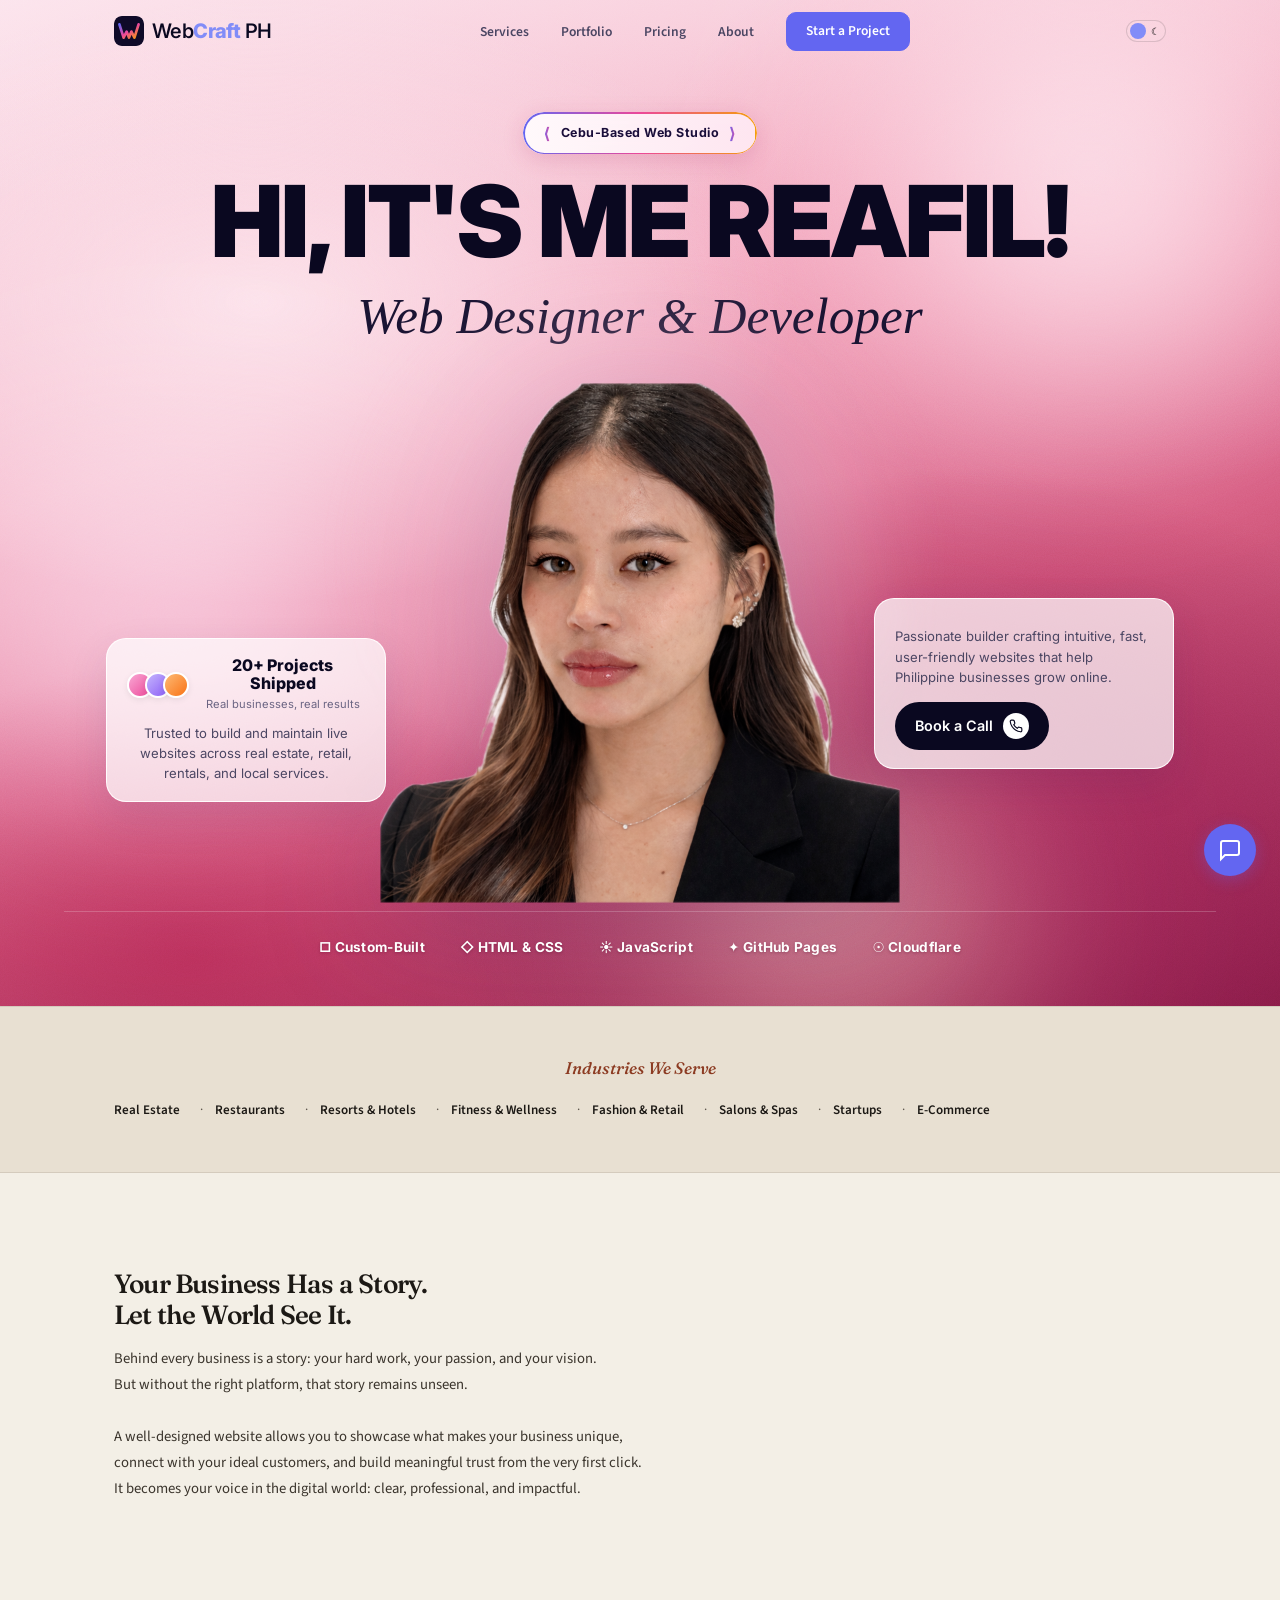
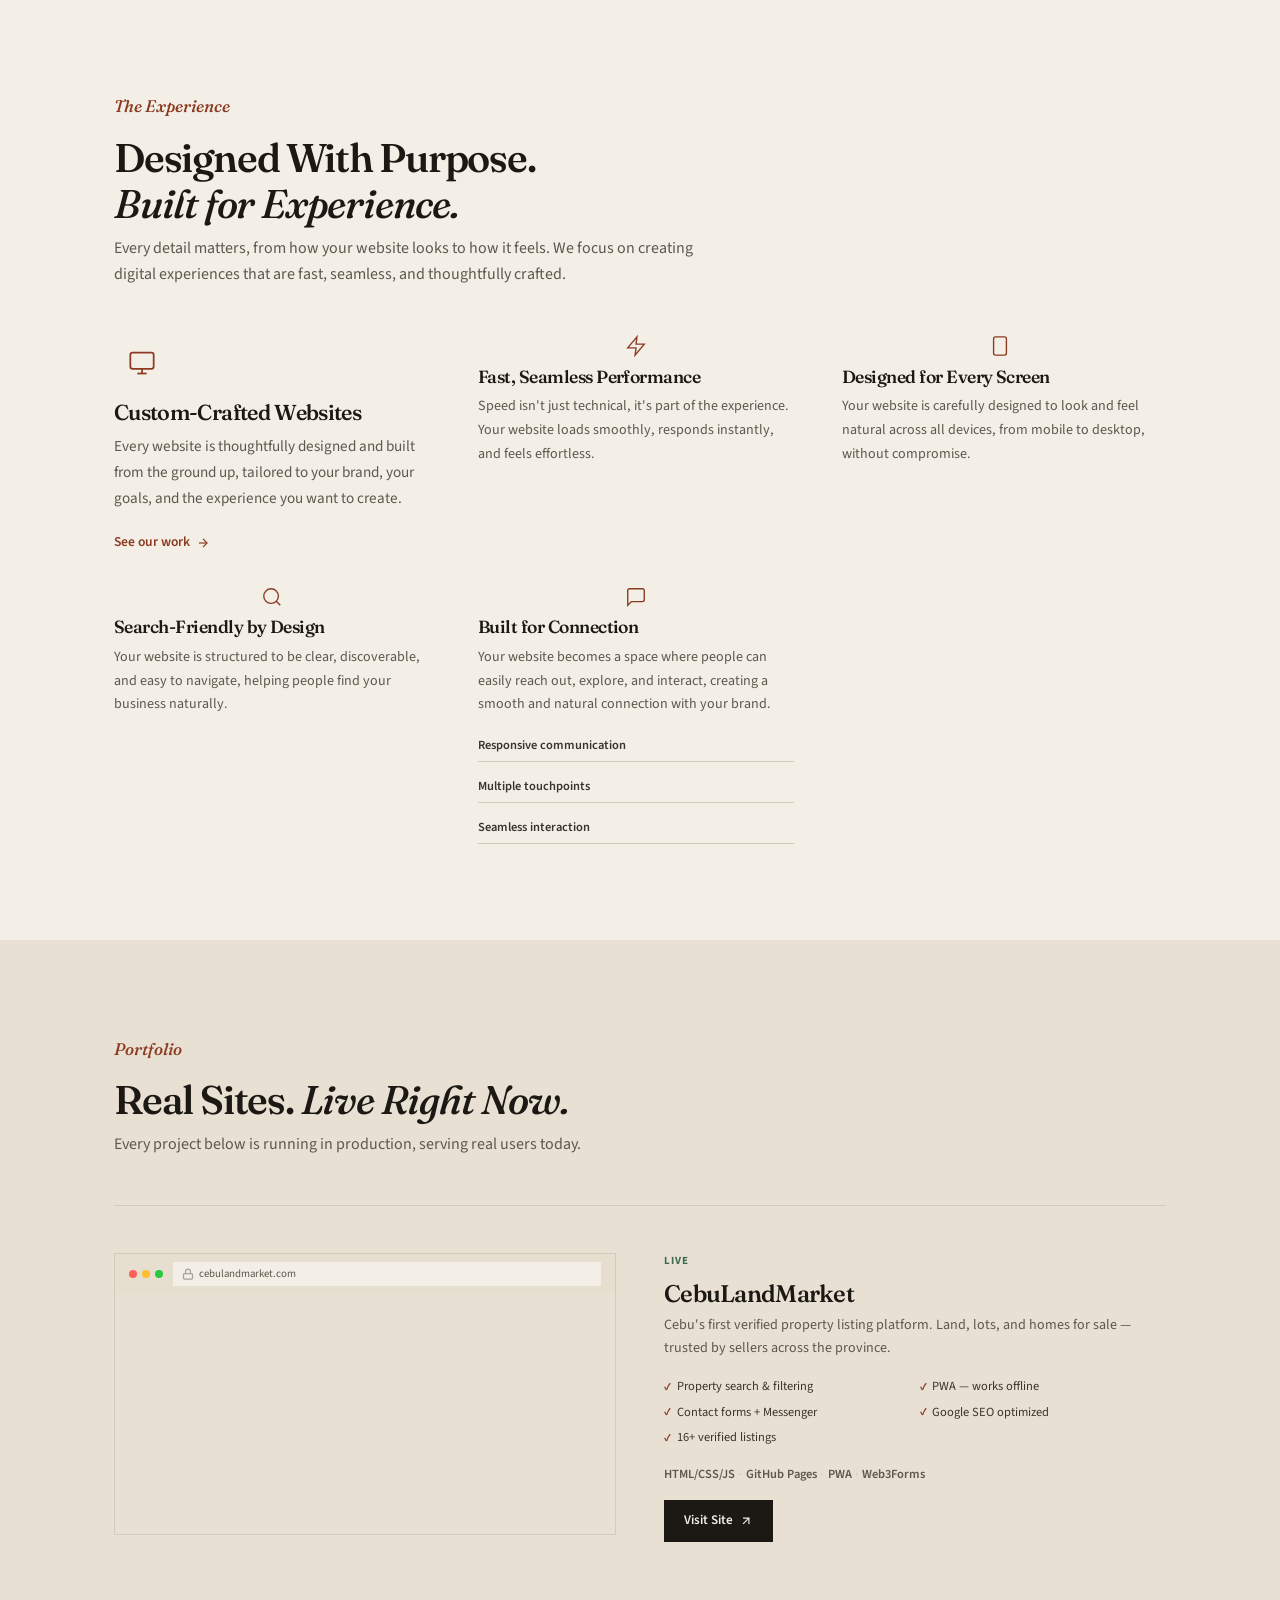
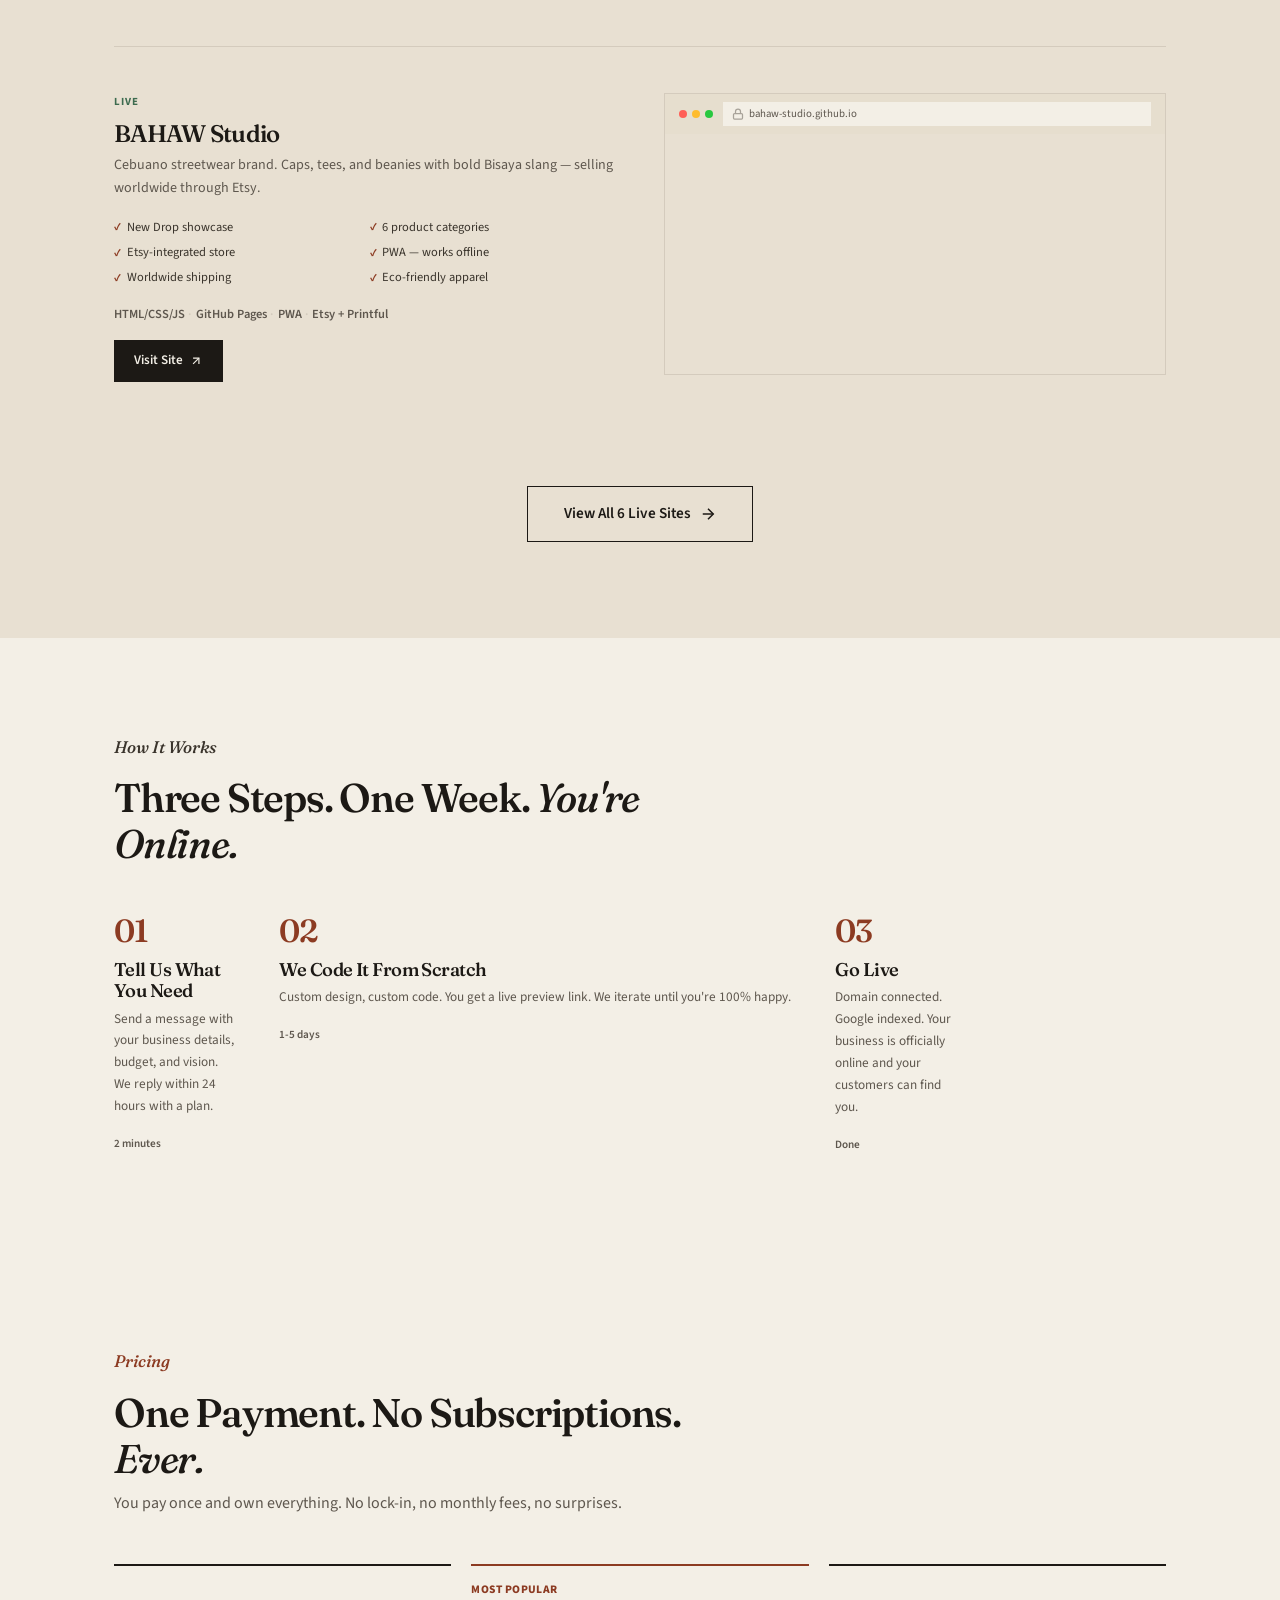
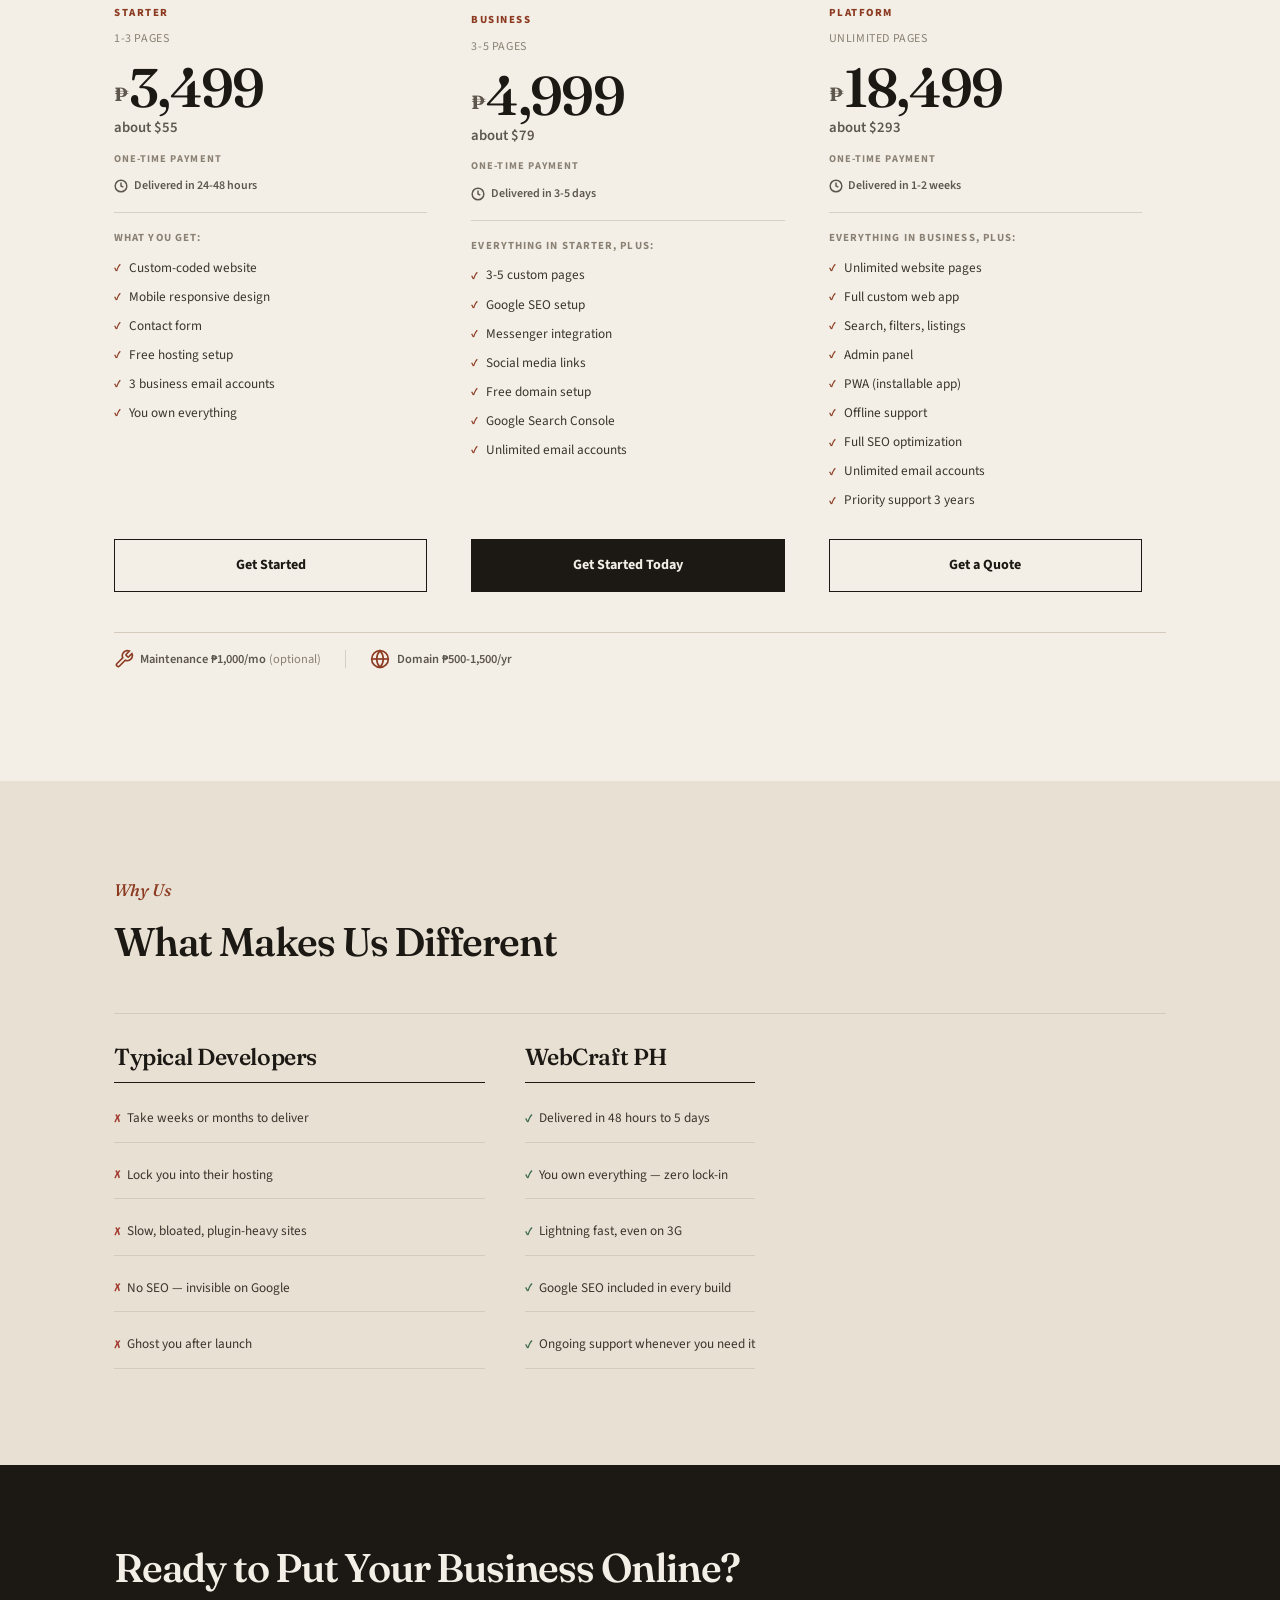
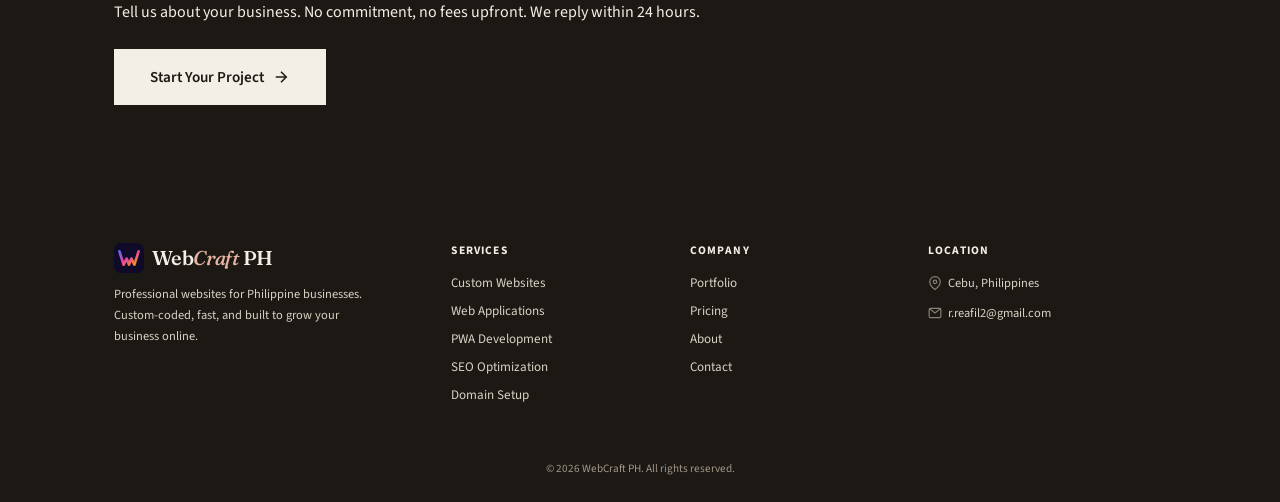
==== commit 00a86698: "Show an approximate dollar amount under each package price" ====
--- a/index.html
+++ b/index.html
@@ -441,6 +441,7 @@
                     <div class="p3-badge badge-blue">STARTER</div>
                     <div class="p3-pages">1-3 Pages</div>
                     <div class="p3-price-block"><span class="p3-peso">&#8369;</span><span class="p3-amount">3,499</span></div>
+                    <div class="p3-usd">about $55</div>
                     <div class="p3-onetime">ONE-TIME PAYMENT</div>
                     <div class="p3-delivery"><svg width="14" height="14" viewBox="0 0 24 24" fill="none" stroke="currentColor" stroke-width="2.5"><circle cx="12" cy="12" r="10"/><polyline points="12 6 12 12 16 14"/></svg> Delivered in 24-48 hours</div>
                     <div class="p3-divider"></div>
@@ -461,6 +462,7 @@
                     <div class="p3-badge badge-indigo">BUSINESS</div>
                     <div class="p3-pages">3-5 Pages</div>
                     <div class="p3-price-block"><span class="p3-peso">&#8369;</span><span class="p3-amount p3-amount-featured">4,999</span></div>
+                    <div class="p3-usd">about $79</div>
                     <div class="p3-onetime">ONE-TIME PAYMENT</div>
                     <div class="p3-delivery"><svg width="14" height="14" viewBox="0 0 24 24" fill="none" stroke="currentColor" stroke-width="2.5"><circle cx="12" cy="12" r="10"/><polyline points="12 6 12 12 16 14"/></svg> Delivered in 3-5 days</div>
                     <div class="p3-divider"></div>
@@ -481,6 +483,7 @@
                     <div class="p3-badge badge-teal">PLATFORM</div>
                     <div class="p3-pages">Unlimited Pages</div>
                     <div class="p3-price-block"><span class="p3-peso">&#8369;</span><span class="p3-amount">18,499</span></div>
+                    <div class="p3-usd">about $293</div>
                     <div class="p3-onetime">ONE-TIME PAYMENT</div>
                     <div class="p3-delivery"><svg width="14" height="14" viewBox="0 0 24 24" fill="none" stroke="currentColor" stroke-width="2.5"><circle cx="12" cy="12" r="10"/><polyline points="12 6 12 12 16 14"/></svg> Delivered in 1-2 weeks</div>
                     <div class="p3-divider"></div>
--- a/css/studio.css
+++ b/css/studio.css
@@ -495,6 +495,14 @@
 }
 .p3-amount, .p3-amount-featured,
 body.light-mode .p3-featured .p3-amount { color: var(--ink) !important; }
+.p3-usd {
+    font-family: "Source Sans 3", sans-serif;
+    font-size: 0.92rem;
+    font-weight: 600;
+    letter-spacing: 0;
+    color: var(--muted);
+    margin: -0.15rem 0 0.55rem;
+}
 .p3-peso { font-family: "Fraunces", Georgia, serif; color: var(--muted); }
 .p3-delivery {
     background: none;
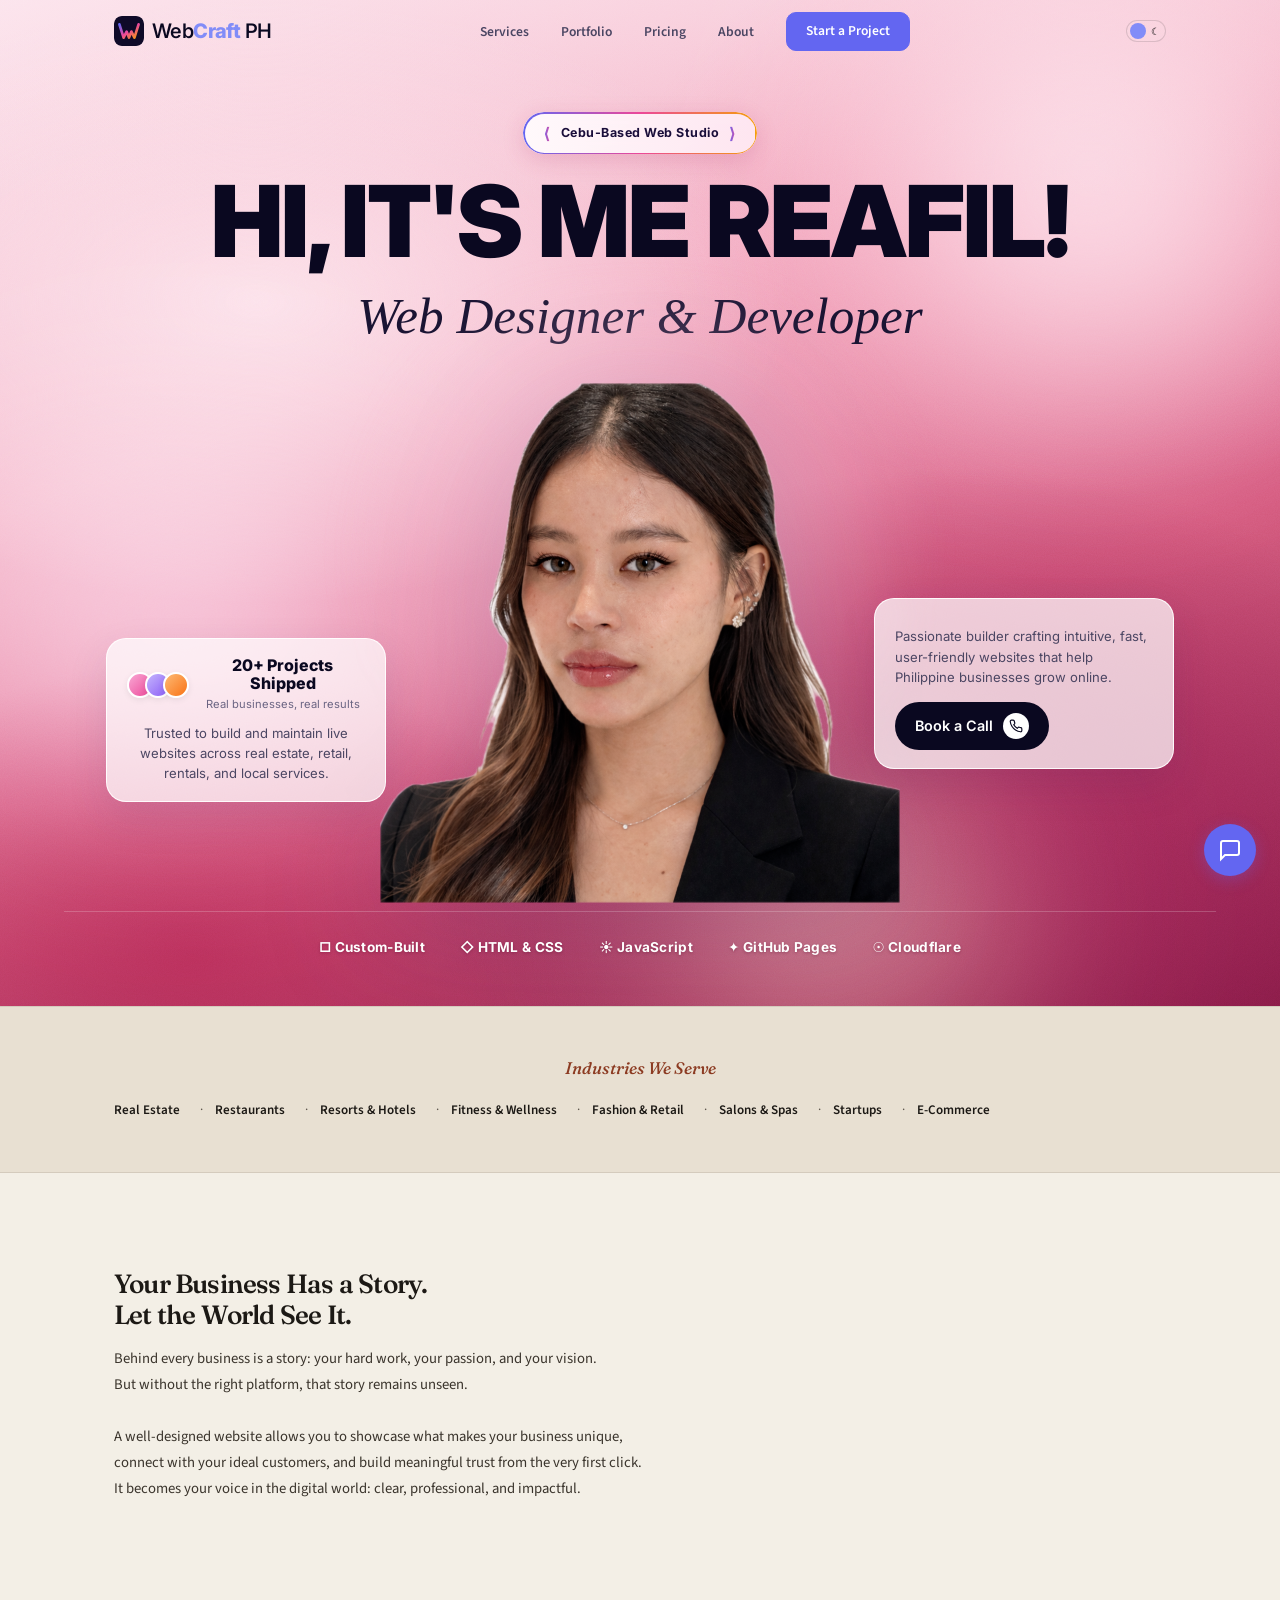
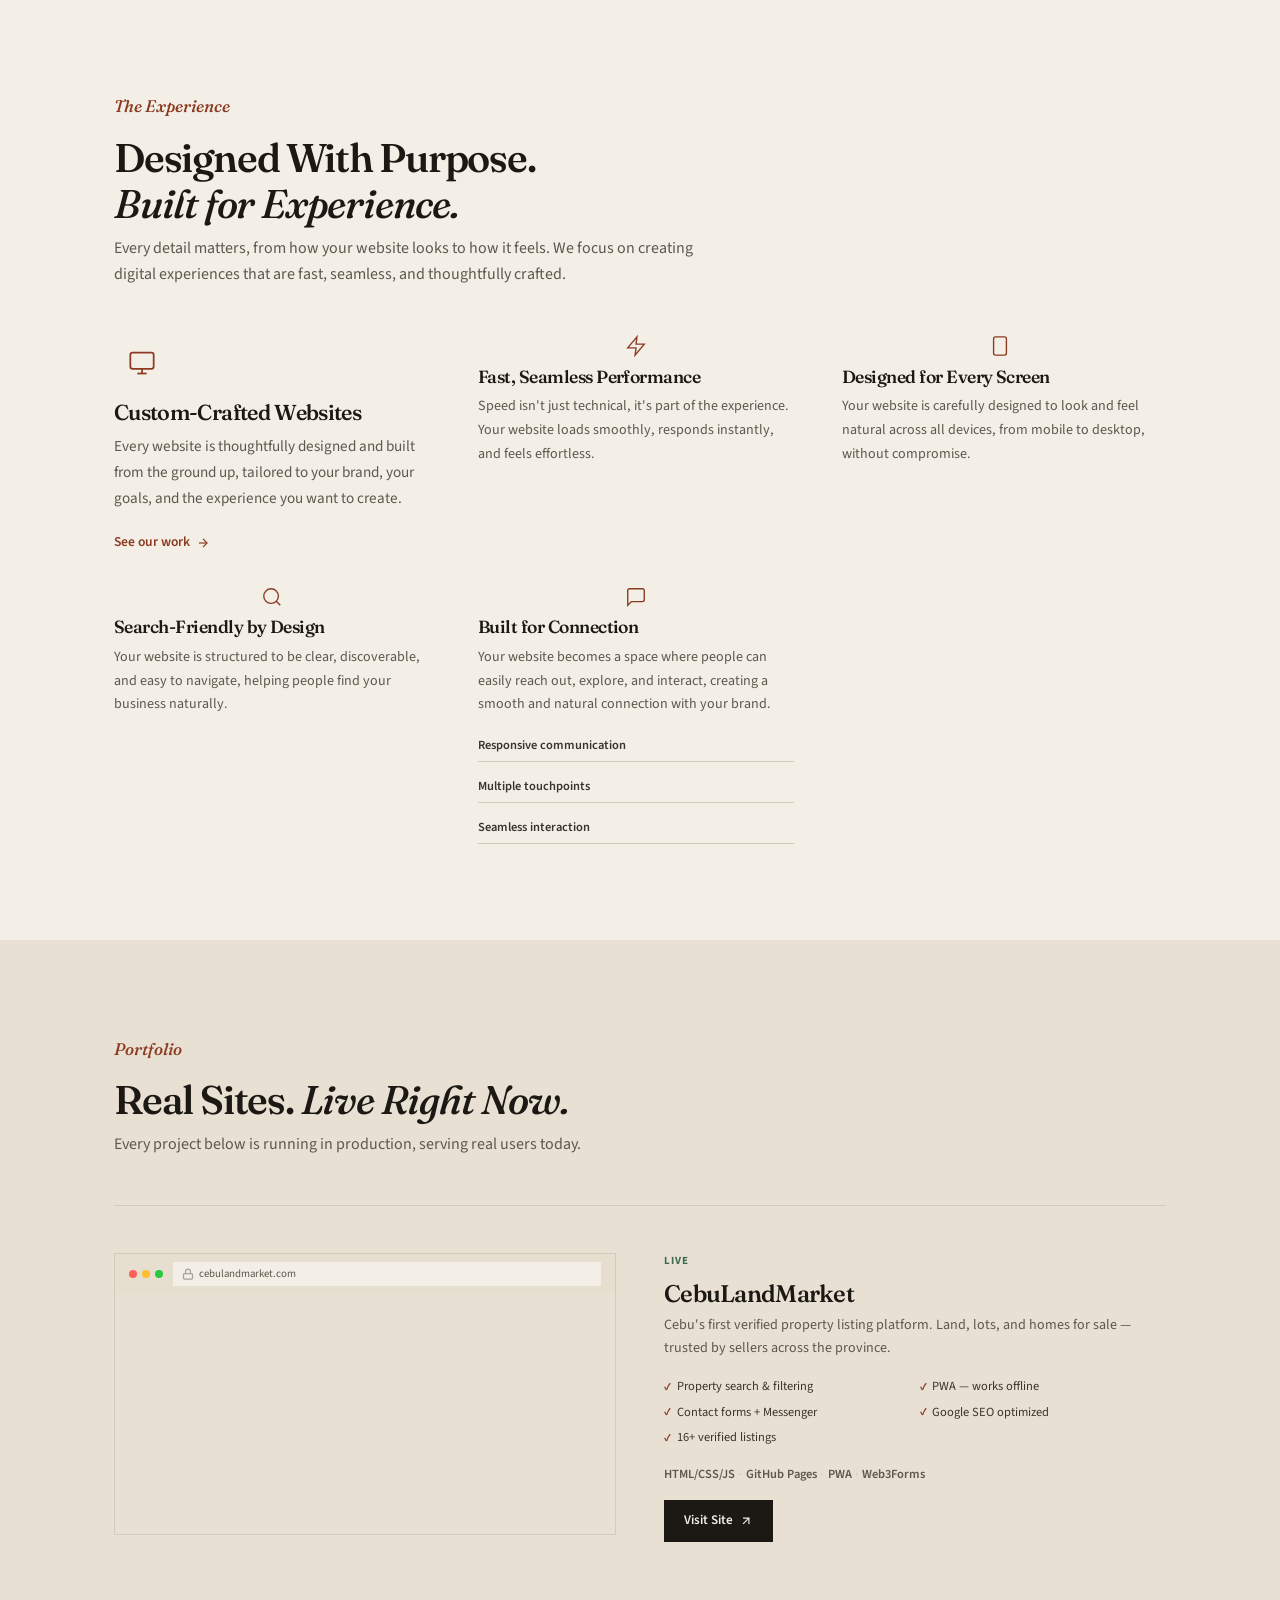
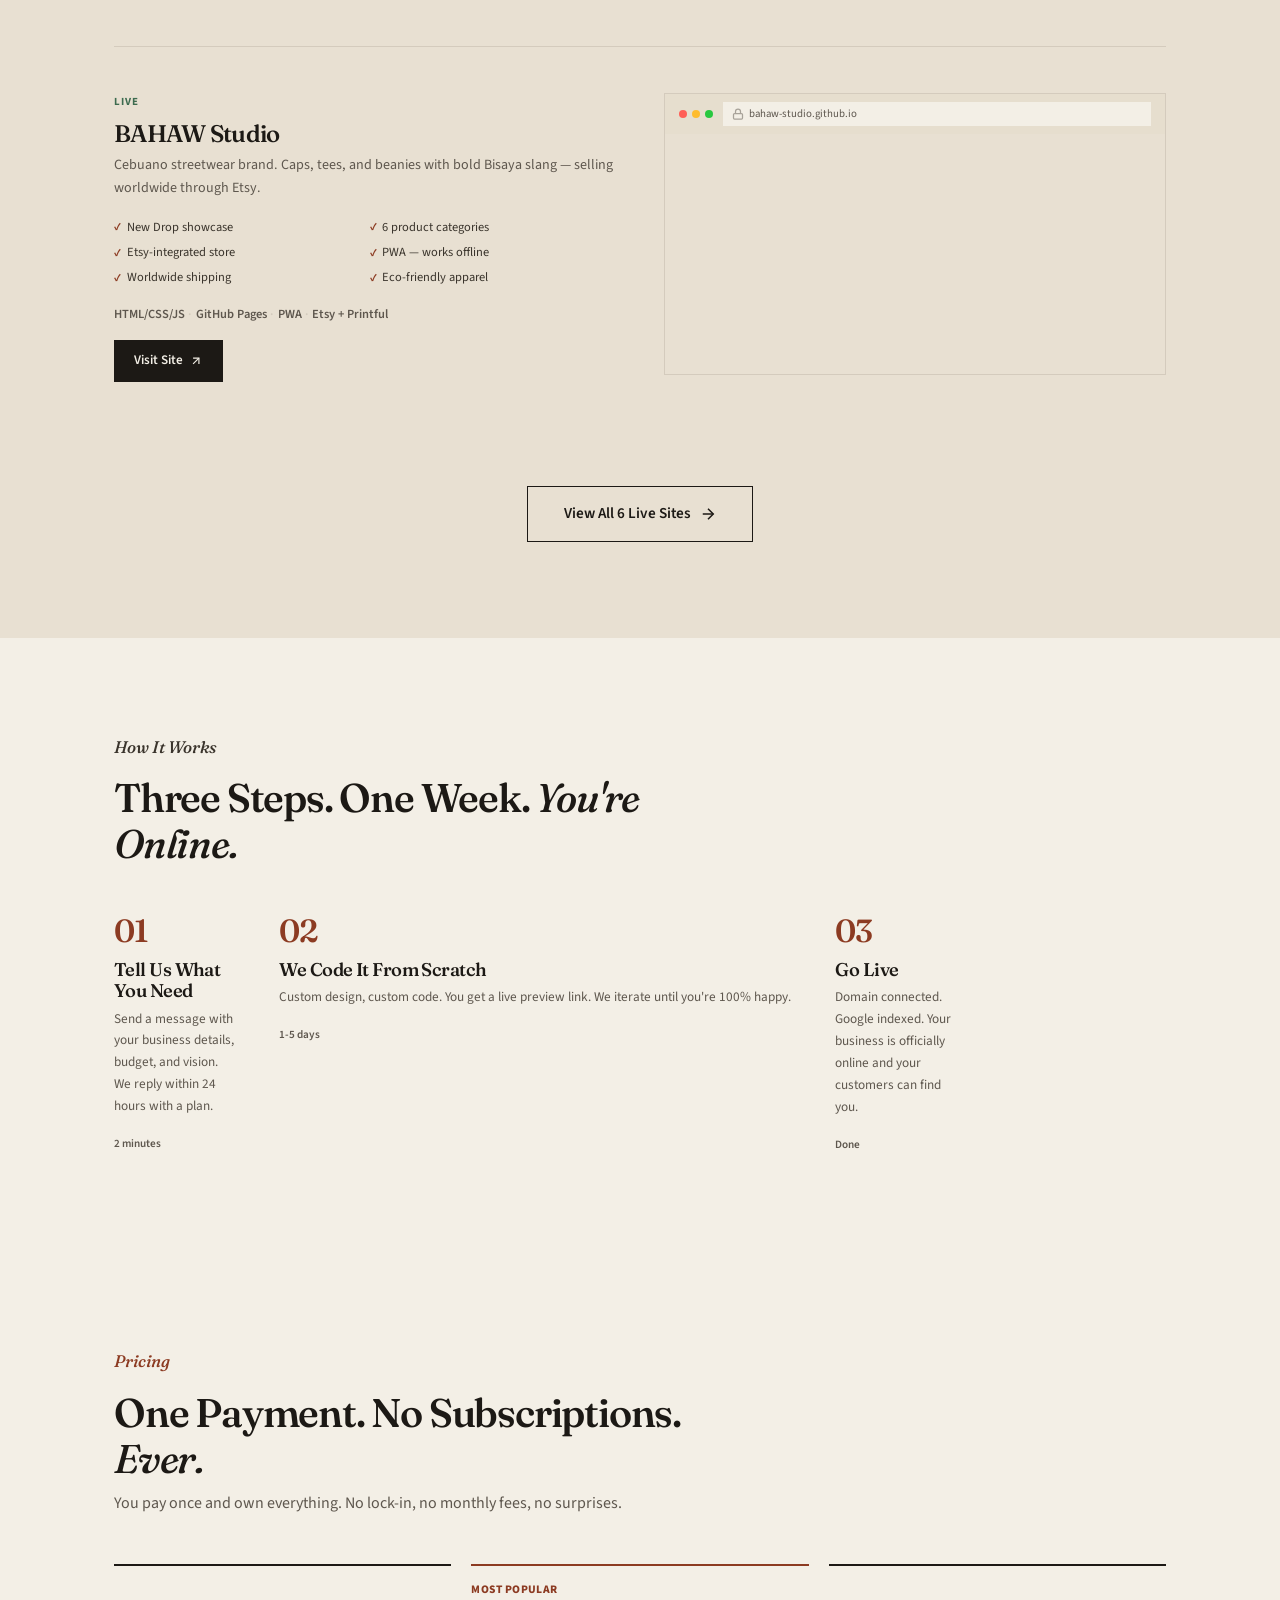
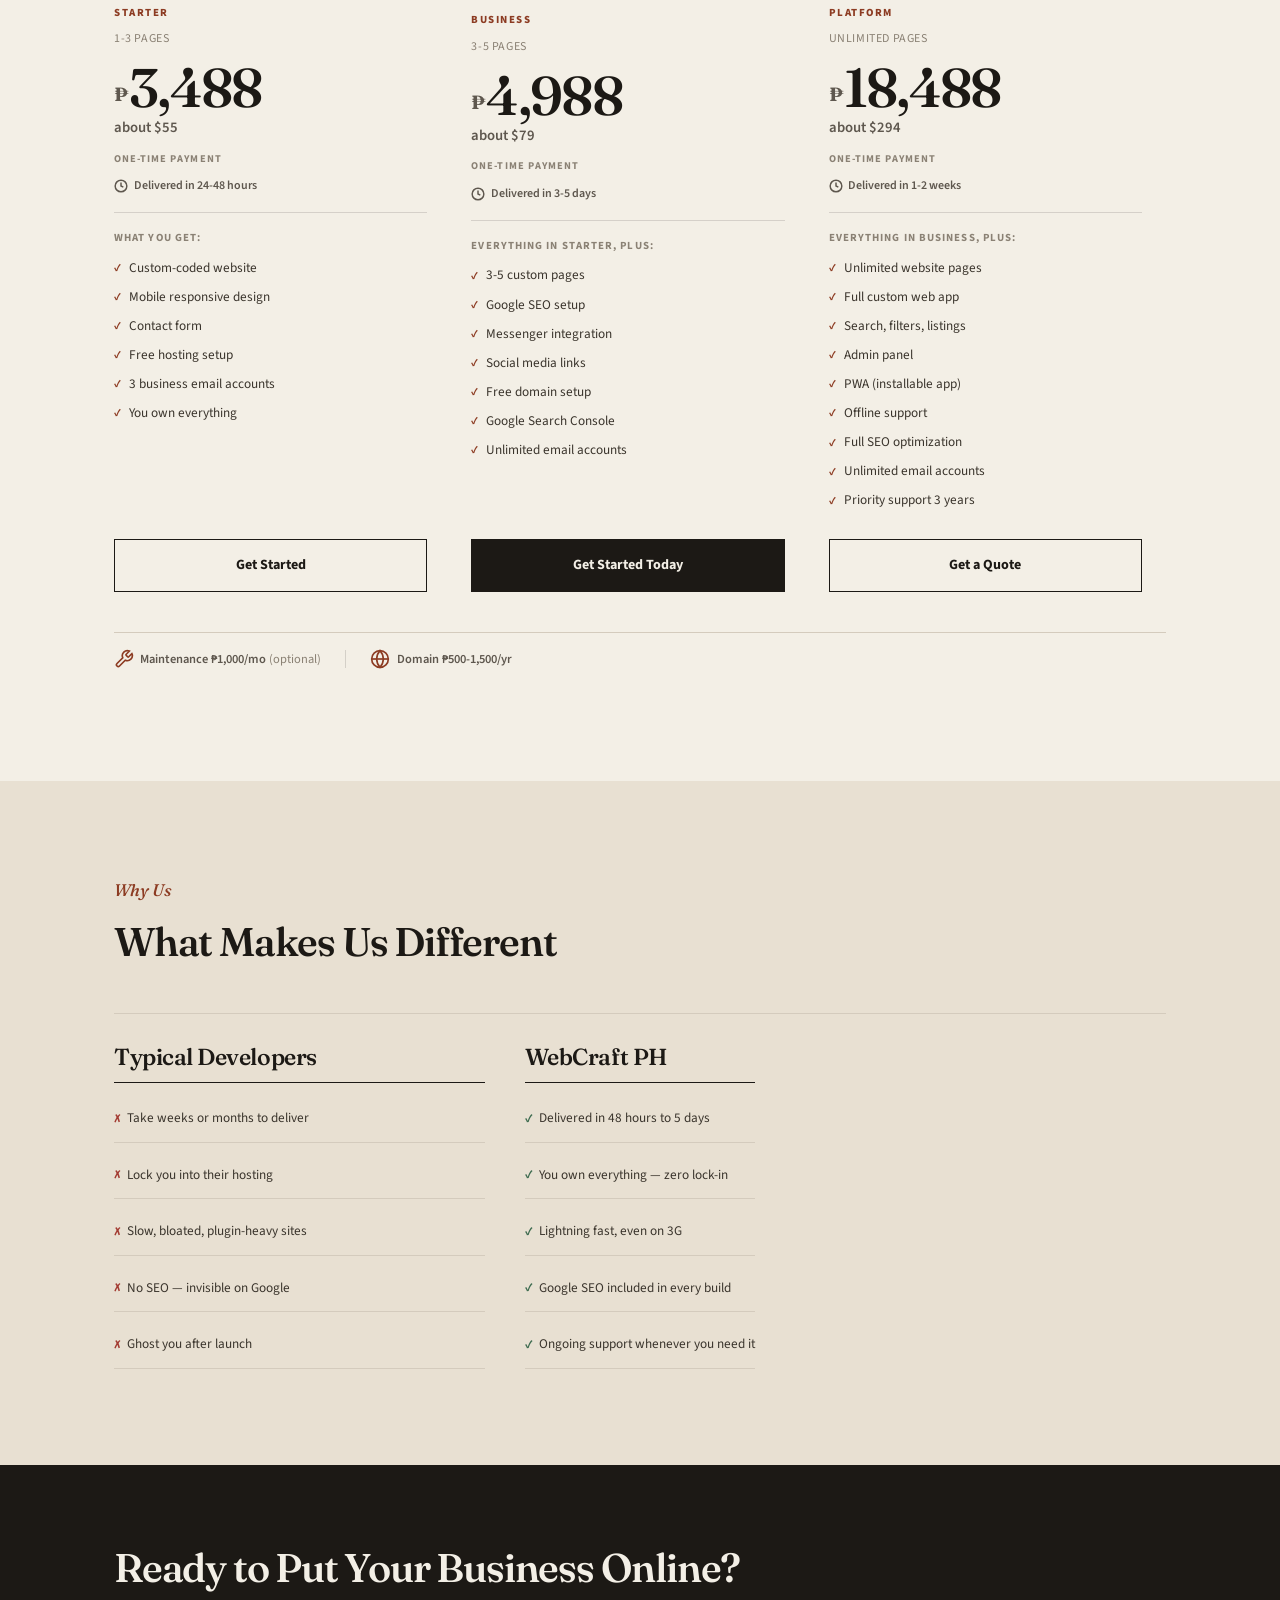
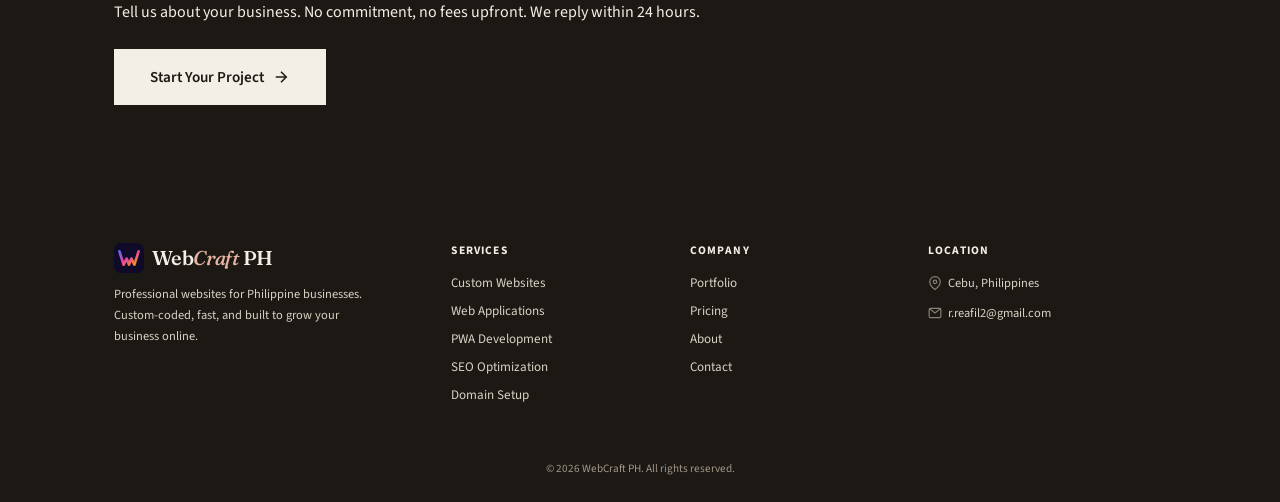
==== commit 7b42ed2b: "Update package prices to 3488, 4988, and 18488" ====
--- a/index.html
+++ b/index.html
@@ -57,7 +57,7 @@
           "url": "https://webcraftph.com",
           "image": "https://webcraftph.com/og-image.png",
           "description": "Professional web design and development services for businesses across the Philippines. Custom-coded websites, mobile-responsive, fast loading, SEO-optimized. One-time payment, you own everything.",
-          "priceRange": "₱3,499 - ₱18,499",
+          "priceRange": "₱3,488 - ₱18,488",
           "provider": { "@id": "https://webcraftph.com/#organization" },
           "areaServed": {
             "@type": "Country",
@@ -72,7 +72,7 @@
                 "@type": "Offer",
                 "name": "Starter",
                 "description": "1-3 page custom-coded website delivered in 24-48 hours. Includes mobile-responsive design, contact form, free hosting setup, and 3 business email accounts.",
-                "price": "3499",
+                "price": "3488",
                 "priceCurrency": "PHP",
                 "availability": "https://schema.org/InStock",
                 "itemOffered": {
@@ -85,7 +85,7 @@
                 "@type": "Offer",
                 "name": "Business",
                 "description": "3-5 page custom-coded website with Google SEO setup, Messenger integration, free domain setup, and Google Search Console. Delivered in 3-5 days.",
-                "price": "4999",
+                "price": "4988",
                 "priceCurrency": "PHP",
                 "availability": "https://schema.org/InStock",
                 "itemOffered": {
@@ -98,7 +98,7 @@
                 "@type": "Offer",
                 "name": "Platform",
                 "description": "Full custom web app with unlimited pages, admin panel, search/filters/listings, PWA support, offline capability, full SEO, and priority support. Delivered in 1-2 weeks.",
-                "price": "18499",
+                "price": "18488",
                 "priceCurrency": "PHP",
                 "availability": "https://schema.org/InStock",
                 "itemOffered": {
@@ -440,7 +440,7 @@
                     <div class="p3-color-bar bar-blue"></div>
                     <div class="p3-badge badge-blue">STARTER</div>
                     <div class="p3-pages">1-3 Pages</div>
-                    <div class="p3-price-block"><span class="p3-peso">&#8369;</span><span class="p3-amount">3,499</span></div>
+                    <div class="p3-price-block"><span class="p3-peso">&#8369;</span><span class="p3-amount">3,488</span></div>
                     <div class="p3-usd">about $55</div>
                     <div class="p3-onetime">ONE-TIME PAYMENT</div>
                     <div class="p3-delivery"><svg width="14" height="14" viewBox="0 0 24 24" fill="none" stroke="currentColor" stroke-width="2.5"><circle cx="12" cy="12" r="10"/><polyline points="12 6 12 12 16 14"/></svg> Delivered in 24-48 hours</div>
@@ -461,7 +461,7 @@
                     <div class="p3-color-bar bar-indigo"></div>
                     <div class="p3-badge badge-indigo">BUSINESS</div>
                     <div class="p3-pages">3-5 Pages</div>
-                    <div class="p3-price-block"><span class="p3-peso">&#8369;</span><span class="p3-amount p3-amount-featured">4,999</span></div>
+                    <div class="p3-price-block"><span class="p3-peso">&#8369;</span><span class="p3-amount p3-amount-featured">4,988</span></div>
                     <div class="p3-usd">about $79</div>
                     <div class="p3-onetime">ONE-TIME PAYMENT</div>
                     <div class="p3-delivery"><svg width="14" height="14" viewBox="0 0 24 24" fill="none" stroke="currentColor" stroke-width="2.5"><circle cx="12" cy="12" r="10"/><polyline points="12 6 12 12 16 14"/></svg> Delivered in 3-5 days</div>
@@ -482,8 +482,8 @@
                     <div class="p3-color-bar bar-cyan"></div>
                     <div class="p3-badge badge-teal">PLATFORM</div>
                     <div class="p3-pages">Unlimited Pages</div>
-                    <div class="p3-price-block"><span class="p3-peso">&#8369;</span><span class="p3-amount">18,499</span></div>
-                    <div class="p3-usd">about $293</div>
+                    <div class="p3-price-block"><span class="p3-peso">&#8369;</span><span class="p3-amount">18,488</span></div>
+                    <div class="p3-usd">about $294</div>
                     <div class="p3-onetime">ONE-TIME PAYMENT</div>
                     <div class="p3-delivery"><svg width="14" height="14" viewBox="0 0 24 24" fill="none" stroke="currentColor" stroke-width="2.5"><circle cx="12" cy="12" r="10"/><polyline points="12 6 12 12 16 14"/></svg> Delivered in 1-2 weeks</div>
                     <div class="p3-divider"></div>
